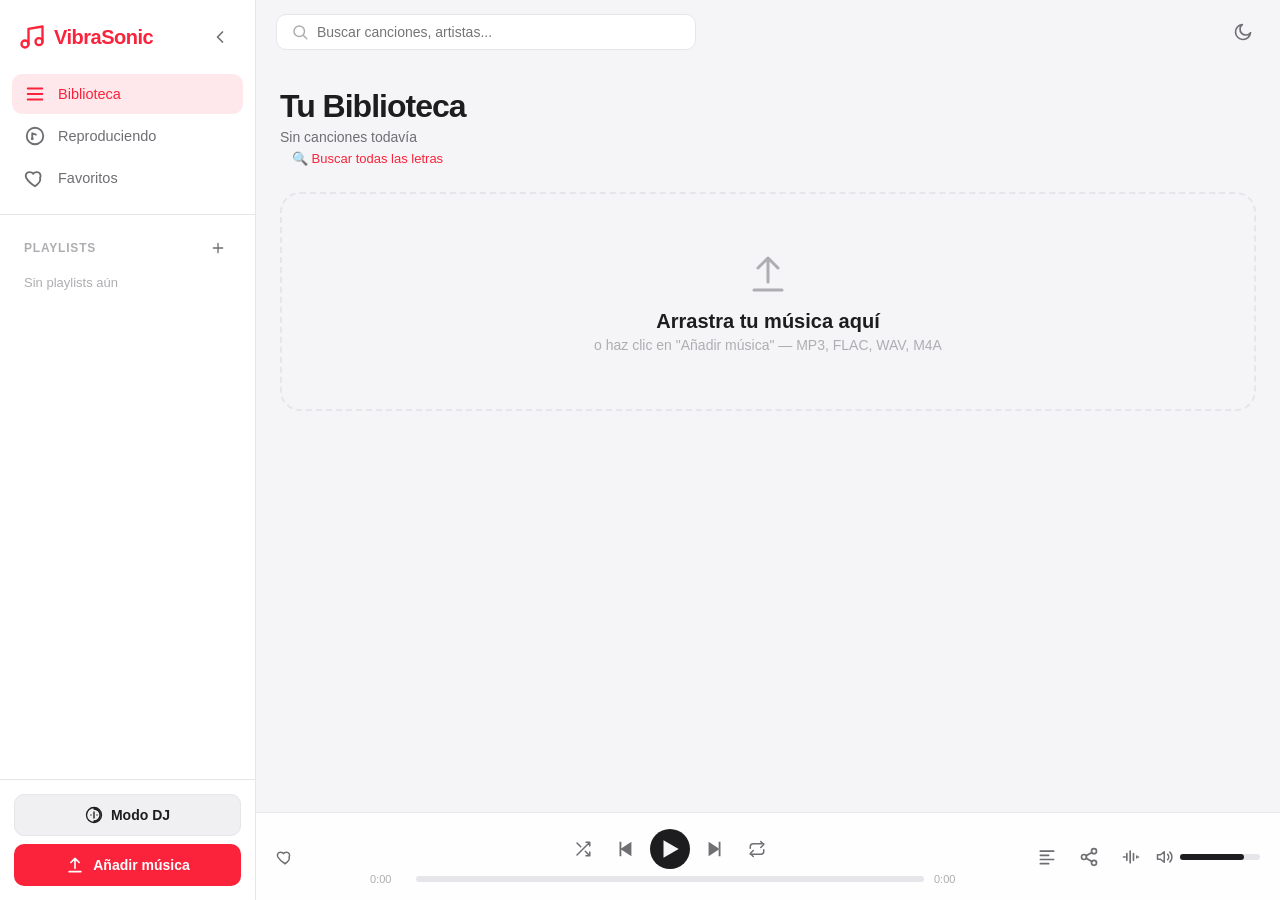
==== index.html.html @ 80fd4761 "Add files via upload" ====
<!DOCTYPE html>
<html lang="es">
<head>
    <meta charset="UTF-8">
    <meta name="viewport" content="width=device-width, initial-scale=1.0, maximum-scale=5.0">
    <meta name="theme-color" content="#fa233b">
    <title>VibraSonic</title>
    <style>
/* ===== Reset & Base ===== */
*, *::before, *::after {
    margin: 0;
    padding: 0;
    box-sizing: border-box;
}

:root {
    --bg: #f5f5f7;
    --surface: #ffffff;
    --surface-2: #fbfbfd;
    --surface-3: #f0f0f3;
    --text: #1d1d1f;
    --text-2: #6e6e73;
    --text-3: #aeaeb2;
    --border: #e5e5ea;
    --accent: #fa233b;
    --accent-2: #ff416c;
    --accent-light: rgba(250, 35, 59, 0.1);
    --shadow: 0 4px 24px rgba(0, 0, 0, 0.06);
    --shadow-lg: 0 12px 48px rgba(0, 0, 0, 0.12);
    --player-bg: rgba(255, 255, 255, 0.85);
    --topbar-bg: rgba(245, 245, 247, 0.8);
    --gradient-1: linear-gradient(135deg, #fa233b, #ff416c);
    --radius: 14px;
    --radius-sm: 10px;
    --radius-lg: 20px;
    --sidebar-w: 256px;
    --player-h: 88px;
    --transition: 0.25s cubic-bezier(0.4, 0, 0.2, 1);
    --font: -apple-system, BlinkMacSystemFont, "SF Pro Display", "Segoe UI", Roboto, Helvetica, Arial, sans-serif;
}

/* ===== Dark Mode ===== */
[data-theme="dark"] {
    --bg: #0a0a0c;
    --surface: #1c1c1e;
    --surface-2: #2c2c2e;
    --surface-3: #3a3a3c;
    --text: #f5f5f7;
    --text-2: #98989d;
    --text-3: #636366;
    --border: #38383a;
    --accent: #fa2350;
    --accent-2: #ff4d6d;
    --accent-light: rgba(250, 35, 80, 0.15);
    --shadow: 0 4px 24px rgba(0, 0, 0, 0.3);
    --shadow-lg: 0 12px 48px rgba(0, 0, 0, 0.5);
    --player-bg: rgba(28, 28, 30, 0.85);
    --topbar-bg: rgba(10, 10, 12, 0.8);
    --gradient-1: linear-gradient(135deg, #fa2350, #ff4d6d);
}

html, body {
    height: 100%;
    font-family: var(--font);
    background: var(--bg);
    color: var(--text);
    overflow: hidden;
    -webkit-font-smoothing: antialiased;
    -moz-osx-font-smoothing: grayscale;
    transition: background 0.4s ease, color 0.4s ease;
}

button {
    font-family: var(--font);
    cursor: pointer;
    border: none;
    background: none;
    color: inherit;
}

input, textarea {
    font-family: var(--font);
    outline: none;
}

::-webkit-scrollbar { width: 8px; }
::-webkit-scrollbar-track { background: transparent; }
::-webkit-scrollbar-thumb { background: var(--text-3); border-radius: 4px; }
::-webkit-scrollbar-thumb:hover { background: var(--text-2); }

/* ===== App Layout ===== */
#app {
    display: flex;
    height: 100vh;
    height: 100dvh;
    width: 100vw;
}

/* ===== Sidebar ===== */
.sidebar {
    width: var(--sidebar-w);
    background: var(--surface);
    border-right: 1px solid var(--border);
    display: flex;
    flex-direction: column;
    flex-shrink: 0;
    z-index: 100;
    transition: margin-left var(--transition), background 0.4s ease;
}
.sidebar.collapsed { margin-left: calc(-1 * var(--sidebar-w)); }

.sidebar-header {
    display: flex;
    align-items: center;
    justify-content: space-between;
    padding: 20px 18px 12px;
}

.logo {
    display: flex;
    align-items: center;
    gap: 8px;
    color: var(--accent);
    font-size: 20px;
    font-weight: 700;
    letter-spacing: -0.5px;
}

.icon-btn {
    display: flex;
    align-items: center;
    justify-content: center;
    width: 34px;
    height: 34px;
    border-radius: 50%;
    color: var(--text-2);
    transition: all var(--transition);
    flex-shrink: 0;
}
.icon-btn:hover { background: var(--surface-3); color: var(--text); }
.icon-btn.active { color: var(--accent); background: var(--accent-light); }

.icon-btn-sm {
    display: flex;
    align-items: center;
    justify-content: center;
    width: 26px;
    height: 26px;
    border-radius: 50%;
    color: var(--text-2);
    transition: all var(--transition);
}
.icon-btn-sm:hover { background: var(--surface-3); color: var(--accent); }

.sidebar-nav { padding: 8px 12px; display: flex; flex-direction: column; gap: 2px; }

.nav-item {
    display: flex;
    align-items: center;
    gap: 12px;
    width: 100%;
    padding: 9px 12px;
    border-radius: var(--radius-sm);
    color: var(--text-2);
    font-size: 14.5px;
    font-weight: 500;
    transition: all var(--transition);
    position: relative;
}
.nav-item:hover { background: var(--surface-3); color: var(--text); }
.nav-item.active { background: var(--accent-light); color: var(--accent); }
.nav-item .badge {
    margin-left: auto;
    background: var(--accent);
    color: #fff;
    font-size: 11px;
    font-weight: 700;
    min-width: 20px;
    height: 20px;
    border-radius: 10px;
    display: flex;
    align-items: center;
    justify-content: center;
    padding: 0 6px;
}
.nav-item .badge:empty { display: none; }

.sidebar-section {
    padding: 8px 12px;
    margin-top: 8px;
    flex: 1;
    overflow-y: auto;
    border-top: 1px solid var(--border);
}

.section-label {
    display: flex;
    align-items: center;
    justify-content: space-between;
    padding: 12px 12px 6px;
    font-size: 12px;
    font-weight: 700;
    text-transform: uppercase;
    letter-spacing: 0.8px;
    color: var(--text-3);
}

.playlist-list { display: flex; flex-direction: column; gap: 2px; }

.playlist-item {
    display: flex;
    align-items: center;
    gap: 10px;
    width: 100%;
    padding: 8px 12px;
    border-radius: var(--radius-sm);
    color: var(--text-2);
    font-size: 14px;
    transition: all var(--transition);
    text-align: left;
}
.playlist-item:hover { background: var(--surface-3); color: var(--text); }
.playlist-item.active { background: var(--accent-light); color: var(--accent); }
.playlist-item .pl-name { flex: 1; white-space: nowrap; overflow: hidden; text-overflow: ellipsis; }
.playlist-item .pl-count { font-size: 12px; color: var(--text-3); }

.empty-hint { padding: 8px 12px; font-size: 13px; color: var(--text-3); }

.sidebar-footer { padding: 14px; border-top: 1px solid var(--border); display: flex; flex-direction: column; gap: 8px; }

.upload-btn {
    display: flex;
    align-items: center;
    justify-content: center;
    gap: 8px;
    width: 100%;
    padding: 11px;
    border-radius: var(--radius-sm);
    background: var(--accent);
    color: #fff;
    font-size: 14px;
    font-weight: 600;
    transition: all var(--transition);
}
.upload-btn:hover { background: #e01e33; transform: translateY(-1px); box-shadow: 0 4px 16px rgba(250, 35, 59, 0.3); }

.dj-btn {
    display: flex;
    align-items: center;
    justify-content: center;
    gap: 8px;
    width: 100%;
    padding: 11px;
    border-radius: var(--radius-sm);
    background: var(--surface-3);
    color: var(--text);
    font-size: 14px;
    font-weight: 600;
    transition: all var(--transition);
    border: 1px solid var(--border);
}
.dj-btn:hover { background: var(--accent-light); color: var(--accent); }
.dj-btn.active {
    background: var(--accent);
    color: #fff;
    border-color: var(--accent);
    animation: djPulse 2s ease-in-out infinite;
}
@keyframes djPulse {
    0%, 100% { box-shadow: 0 0 0 0 rgba(250, 35, 59, 0.3); }
    50% { box-shadow: 0 0 0 6px rgba(250, 35, 59, 0); }
}

/* ===== Main ===== */
.main {
    flex: 1;
    display: flex;
    flex-direction: column;
    overflow: hidden;
    position: relative;
    min-width: 0;
}

.topbar {
    display: flex;
    align-items: center;
    gap: 10px;
    padding: 14px 20px;
    position: sticky;
    top: 0;
    z-index: 10;
    background: var(--topbar-bg);
    backdrop-filter: blur(20px);
    -webkit-backdrop-filter: blur(20px);
}

.menu-open { display: none; }

.topbar-actions {
    display: flex;
    align-items: center;
    gap: 4px;
    margin-left: auto;
}

.search-box {
    display: flex;
    align-items: center;
    gap: 8px;
    flex: 1;
    max-width: 420px;
    background: var(--surface);
    border: 1px solid var(--border);
    border-radius: 10px;
    padding: 8px 14px;
    color: var(--text-3);
    transition: all var(--transition);
}
.search-box:focus-within { border-color: var(--accent); box-shadow: 0 0 0 3px var(--accent-light); }
.search-box input { flex: 1; border: none; background: none; font-size: 14px; color: var(--text); min-width: 0; }

/* ===== Views ===== */
.view-container {
    flex: 1;
    overflow-y: auto;
    padding-bottom: calc(var(--player-h) + 16px);
    position: relative;
}

.view { display: none; padding: 8px 24px 24px; animation: fadeIn 0.3s ease; }
.view.active { display: block; }

@keyframes fadeIn {
    from { opacity: 0; transform: translateY(8px); }
    to { opacity: 1; transform: translateY(0); }
}

.view-header { padding: 16px 0 20px; }
.view-header-actions { display: flex; align-items: center; gap: 16px; padding: 0 0 16px; flex-wrap: wrap; }
.gradient-header { padding: 24px 0; }

.view-title { font-size: 32px; font-weight: 800; letter-spacing: -1px; margin-bottom: 4px; }
.view-subtitle { font-size: 14px; color: var(--text-2); }

.big-icon {
    width: 80px;
    height: 80px;
    border-radius: var(--radius);
    display: flex;
    align-items: center;
    justify-content: center;
    margin-bottom: 16px;
}
.gradient-header .big-icon { background: var(--gradient-1); color: #fff; box-shadow: 0 8px 32px rgba(250, 35, 59, 0.25); }
.playlist-icon { background: linear-gradient(135deg, #6366f1, #a855f7) !important; box-shadow: 0 8px 32px rgba(99, 102, 241, 0.25) !important; }
.dj-big-icon { background: linear-gradient(135deg, #f59e0b, #ec4899) !important; box-shadow: 0 8px 32px rgba(245, 158, 11, 0.25) !important; }

.playlist-label { font-size: 12px; text-transform: uppercase; letter-spacing: 1px; color: var(--text-3); font-weight: 600; }

/* ===== Upload Zone ===== */
.upload-zone {
    display: flex;
    flex-direction: column;
    align-items: center;
    justify-content: center;
    text-align: center;
    padding: 56px 24px;
    border: 2px dashed var(--border);
    border-radius: var(--radius-lg);
    margin-bottom: 24px;
    color: var(--text-3);
    transition: all var(--transition);
    cursor: pointer;
}
.upload-zone:hover, .upload-zone.dragover { border-color: var(--accent); background: var(--accent-light); color: var(--accent); }
.upload-zone h3 { font-size: 20px; font-weight: 700; margin: 12px 0 4px; color: var(--text); }
.upload-zone p { font-size: 14px; }
.upload-zone.hidden { display: none; }

/* ===== Song List ===== */
.song-list { display: flex; flex-direction: column; }

.song-row {
    display: flex;
    align-items: center;
    gap: 14px;
    padding: 8px 12px;
    border-radius: var(--radius-sm);
    transition: background var(--transition);
    position: relative;
}
.song-row:hover { background: var(--surface); }
.song-row.playing { background: var(--accent-light); }
.song-row.playing .song-title { color: var(--accent); }

.song-index { width: 24px; text-align: center; font-size: 14px; color: var(--text-3); flex-shrink: 0; }
.song-row:hover .song-index .num { display: none; }
.song-row:hover .song-index .play-hover { display: flex; }
.song-index .play-hover { display: none; align-items: center; justify-content: center; color: var(--text); }
.song-row.playing .song-index .num { display: inline; }
.song-row.playing .song-index .play-hover { display: flex; }
.song-row.playing .song-index .equalizer { display: none; }
body.audio-playing .song-row.playing .song-index .num { display: none; }
body.audio-playing .song-row.playing .song-index .play-hover { display: none; }
body.audio-playing .song-row.playing .song-index .equalizer { display: flex; }
.song-index .equalizer { display: none; align-items: flex-end; justify-content: center; gap: 2px; height: 16px; }
.song-index .equalizer span { width: 3px; background: var(--accent); border-radius: 2px; animation: eq 0.8s ease-in-out infinite; }
.song-index .equalizer span:nth-child(1) { height: 60%; animation-delay: 0s; }
.song-index .equalizer span:nth-child(2) { height: 100%; animation-delay: 0.15s; }
.song-index .equalizer span:nth-child(3) { height: 40%; animation-delay: 0.3s; }
@keyframes eq { 0%, 100% { transform: scaleY(0.4); } 50% { transform: scaleY(1); } }

.song-art {
    width: 44px; height: 44px; border-radius: 8px;
    background: linear-gradient(135deg, var(--surface-3), var(--border));
    flex-shrink: 0; overflow: hidden;
    display: flex; align-items: center; justify-content: center;
    color: var(--text-3);
}
.song-art img { width: 100%; height: 100%; object-fit: cover; }

.song-info { flex: 1; min-width: 0; }
.song-title { font-size: 15px; font-weight: 500; color: var(--text); white-space: nowrap; overflow: hidden; text-overflow: ellipsis; }
.song-artist { font-size: 13px; color: var(--text-2); white-space: nowrap; overflow: hidden; text-overflow: ellipsis; }

.song-meta { display: flex; align-items: center; gap: 8px; flex-shrink: 0; }
.bpm-badge {
    font-size: 11px; font-weight: 700; color: var(--text-2);
    background: var(--surface-3); padding: 2px 7px; border-radius: 6px;
    font-variant-numeric: tabular-nums;
}
.lrc-badge {
    font-size: 13px; width: 22px; height: 22px; border-radius: 6px;
    display: flex; align-items: center; justify-content: center; font-weight: 700;
}
.lrc-badge.found { color: var(--accent); background: var(--accent-light); }
.lrc-badge.notfound { color: var(--text-3); opacity: 0.5; }
.lrc-badge.searching {
    width: 16px; height: 16px; border: 2px solid var(--border);
    border-top-color: var(--accent); border-radius: 50%;
    animation: spin 0.8s linear infinite;
}
@keyframes spin { to { transform: rotate(360deg); } }
.song-duration { font-size: 13px; color: var(--text-3); flex-shrink: 0; }

.song-actions { display: flex; align-items: center; gap: 4px; opacity: 0; transition: opacity var(--transition); }
.song-row:hover .song-actions { opacity: 1; }
.song-fav { color: var(--text-3); transition: all var(--transition); }
.song-fav.favorited { color: var(--accent); }
.song-fav.favorited svg { fill: var(--accent); }
.song-more { color: var(--text-3); }

/* ===== Player Bar ===== */
.player-bar {
    position: absolute;
    bottom: 0; left: 0; right: 0;
    height: var(--player-h);
    background: var(--player-bg);
    backdrop-filter: blur(24px);
    -webkit-backdrop-filter: blur(24px);
    border-top: 1px solid var(--border);
    display: flex;
    align-items: center;
    padding: 0 20px;
    gap: 16px;
    z-index: 50;
}

.player-track { display: flex; align-items: center; gap: 12px; width: 280px; flex-shrink: 0; min-width: 0; }
.player-art {
    width: 56px; height: 56px; border-radius: 8px; overflow: hidden;
    background: linear-gradient(135deg, var(--surface-3), var(--border));
    display: flex; align-items: center; justify-content: center;
    color: var(--text-3); flex-shrink: 0;
}
.player-art img { width: 100%; height: 100%; object-fit: cover; }
.mini-placeholder svg { opacity: 0.5; }

.player-track-info { display: flex; flex-direction: column; min-width: 0; flex: 1; }
.player-title { font-size: 14px; font-weight: 600; white-space: nowrap; overflow: hidden; text-overflow: ellipsis; }
.player-artist { font-size: 12px; color: var(--text-2); white-space: nowrap; overflow: hidden; text-overflow: ellipsis; }

.fav-toggle { width: 30px; height: 30px; flex-shrink: 0; }
.fav-toggle.favorited { color: var(--accent); }
.fav-toggle.favorited svg { fill: var(--accent); }

.player-center { flex: 1; display: flex; flex-direction: column; align-items: center; gap: 4px; max-width: 600px; margin: 0 auto; }
.player-controls { display: flex; align-items: center; gap: 8px; }

.play-btn {
    width: 40px; height: 40px; border-radius: 50%;
    background: var(--text); color: var(--bg);
    display: flex; align-items: center; justify-content: center;
    transition: all var(--transition);
}
.play-btn:hover { transform: scale(1.08); }
.play-btn:active { transform: scale(0.95); }

.progress-row { display: flex; align-items: center; gap: 10px; width: 100%; }
.time { font-size: 11px; color: var(--text-3); min-width: 36px; font-variant-numeric: tabular-nums; }
.progress-bar { flex: 1; height: 6px; background: var(--border); border-radius: 3px; cursor: pointer; position: relative; }
.progress-fill { height: 100%; background: var(--text); border-radius: 3px; width: 0%; transition: width 0.1s linear; }
.progress-bar:hover .progress-fill { background: var(--accent); }
.progress-handle {
    position: absolute; top: 50%; left: 0%;
    width: 12px; height: 12px; background: var(--surface);
    border: 2px solid var(--text); border-radius: 50%;
    transform: translate(-50%, -50%); opacity: 0; transition: opacity var(--transition);
}
.progress-bar:hover .progress-handle { opacity: 1; }

.player-right { display: flex; align-items: center; gap: 8px; width: 220px; flex-shrink: 0; justify-content: flex-end; }
.player-right .icon-btn.active { color: var(--accent); }

.volume-row { display: flex; align-items: center; gap: 6px; color: var(--text-2); }
.volume-bar { width: 80px; height: 6px; background: var(--border); border-radius: 3px; cursor: pointer; position: relative; }
.volume-fill { height: 100%; background: var(--text); border-radius: 3px; width: 80%; }
.volume-bar:hover .volume-fill { background: var(--accent); }
.volume-handle {
    position: absolute; top: 50%; left: 80%;
    width: 10px; height: 10px; background: var(--surface);
    border: 2px solid var(--text); border-radius: 50%;
    transform: translate(-50%, -50%); opacity: 0; transition: opacity var(--transition);
}
.volume-bar:hover .volume-handle { opacity: 1; }

/* ===== Now Playing View ===== */
.nowplaying-grid { display: grid; grid-template-columns: 1fr 1fr; gap: 32px; padding-top: 16px; }
.np-art-wrap { display: flex; flex-direction: column; align-items: center; position: sticky; top: 16px; }
.np-art {
    width: 100%; max-width: 360px; aspect-ratio: 1;
    border-radius: var(--radius-lg); overflow: hidden;
    background: var(--gradient-1);
    box-shadow: var(--shadow-lg);
    display: flex; align-items: center; justify-content: center;
    color: rgba(255, 255, 255, 0.3); transition: transform 0.4s ease;
}
.np-art img { width: 100%; height: 100%; object-fit: cover; }
.np-art.playing-art { animation: floatArt 4s ease-in-out infinite; }
@keyframes floatArt { 0%, 100% { transform: translateY(0); } 50% { transform: translateY(-6px); } }

.np-info { text-align: center; margin-top: 20px; max-width: 360px; }
.np-title { font-size: 22px; font-weight: 700; letter-spacing: -0.5px; }
.np-artist { font-size: 15px; color: var(--text-2); margin-top: 4px; }
.np-meta { display: flex; gap: 8px; justify-content: center; margin-top: 8px; }

.np-actions { display: flex; gap: 12px; margin-top: 16px; justify-content: center; }
.round-btn {
    width: 42px; height: 42px; border-radius: 50%;
    background: var(--surface); border: 1px solid var(--border);
    color: var(--text-2);
    display: flex; align-items: center; justify-content: center;
    transition: all var(--transition);
}
.round-btn:hover { background: var(--surface-3); color: var(--text); transform: translateY(-2px); }
.round-btn.active { color: var(--accent); border-color: var(--accent); }
.round-btn.active svg { fill: var(--accent); }

/* ===== Lyrics ===== */
.np-lyrics-panel {
    height: calc(100vh - var(--player-h) - 120px);
    height: calc(100dvh - var(--player-h) - 120px);
    overflow: hidden; position: relative;
    -webkit-mask-image: linear-gradient(to bottom, transparent 0%, #000 15%, #000 85%, transparent 100%);
    mask-image: linear-gradient(to bottom, transparent 0%, #000 15%, #000 85%, transparent 100%);
}
.lyrics-scroll { padding: 50% 0; transition: transform 0.4s cubic-bezier(0.4, 0, 0.2, 1); display: flex; flex-direction: column; gap: 18px; }
.lyric-line { font-size: 24px; font-weight: 700; color: var(--text-3); text-align: left; line-height: 1.4; transition: all 0.4s ease; cursor: pointer; letter-spacing: -0.3px; }
.lyric-line:hover { color: var(--text-2); }
.lyric-line.active { color: var(--text); transform: scale(1.02); }
.lyrics-empty { text-align: center; color: var(--text-3); padding: 40% 20px; }
.lyrics-empty svg { margin-bottom: 12px; opacity: 0.4; }
.lyrics-empty p { font-size: 16px; margin-bottom: 16px; }
.lyrics-loading { text-align: center; color: var(--text-3); padding: 40% 20px; }
.lyrics-loading .spinner { width: 32px; height: 32px; border: 3px solid var(--border); border-top-color: var(--accent); border-radius: 50%; animation: spin 0.8s linear infinite; margin: 0 auto 16px; }
@keyframes spin { to { transform: rotate(360deg); } }

.text-btn { color: var(--accent); font-size: 14px; font-weight: 500; padding: 6px 12px; border-radius: 8px; transition: background var(--transition); }
.text-btn:hover { background: var(--accent-light); }
.text-btn.danger { color: #ff3b30; }
.text-btn.danger:hover { background: rgba(255, 59, 48, 0.1); }

.primary-btn { background: var(--accent); color: #fff; padding: 10px 24px; border-radius: var(--radius-sm); font-size: 14px; font-weight: 600; transition: all var(--transition); }
.primary-btn:hover { background: #e01e33; }
.primary-btn.full { width: 100%; margin-top: 12px; }

.play-all-btn {
    display: flex; align-items: center; gap: 8px;
    background: var(--accent); color: #fff;
    padding: 12px 28px; border-radius: 30px;
    font-size: 15px; font-weight: 600; transition: all var(--transition);
}
.play-all-btn:hover { transform: scale(1.04); box-shadow: 0 6px 20px rgba(250, 35, 59, 0.3); }

/* ===== DJ Panel ===== */
.dj-panel {
    background: var(--surface);
    border-radius: var(--radius-lg);
    padding: 24px;
    margin-bottom: 24px;
    border: 1px solid var(--border);
}
.dj-panel-header { display: flex; align-items: center; gap: 12px; margin-bottom: 16px; }
.dj-panel-title { font-size: 18px; font-weight: 700; }
.dj-panel-desc { font-size: 14px; color: var(--text-2); margin-bottom: 16px; line-height: 1.5; }
.dj-stats { display: flex; gap: 12px; flex-wrap: wrap; margin-bottom: 16px; }
.dj-stat {
    background: var(--surface-3);
    padding: 8px 14px; border-radius: var(--radius-sm);
    font-size: 13px; color: var(--text-2);
}
.dj-stat strong { color: var(--text); font-weight: 700; }

/* ===== Visualizer ===== */
.visualizer-overlay { position: fixed; inset: 0; background: rgba(0, 0, 0, 0.92); backdrop-filter: blur(10px); z-index: 200; display: none; flex-direction: column; }
.visualizer-overlay.show { display: flex; }
#visualizerCanvas { flex: 1; width: 100%; height: 100%; }
.viz-info { position: absolute; bottom: 40px; left: 50%; transform: translateX(-50%); text-align: center; }
.viz-mode-label { color: rgba(255, 255, 255, 0.5); font-size: 13px; text-transform: uppercase; letter-spacing: 2px; }
.viz-modes { display: flex; gap: 8px; margin-top: 12px; }
.viz-mode { color: rgba(255, 255, 255, 0.6); padding: 8px 20px; border-radius: 20px; font-size: 13px; font-weight: 500; border: 1px solid rgba(255, 255, 255, 0.15); transition: all var(--transition); }
.viz-mode:hover { color: #fff; border-color: rgba(255, 255, 255, 0.4); }
.viz-mode.active { background: var(--accent); color: #fff; border-color: var(--accent); }
.viz-close { position: absolute; top: 24px; right: 24px; color: rgba(255, 255, 255, 0.7); width: 44px; height: 44px; border-radius: 50%; display: flex; align-items: center; justify-content: center; transition: all var(--transition); }
.viz-close:hover { background: rgba(255, 255, 255, 0.1); color: #fff; }

/* ===== Modal ===== */
.modal-overlay { position: fixed; inset: 0; background: rgba(0, 0, 0, 0.4); backdrop-filter: blur(4px); z-index: 300; display: none; align-items: center; justify-content: center; padding: 20px; }
.modal-overlay.show { display: flex; }
.modal { background: var(--surface); border-radius: var(--radius-lg); width: 100%; max-width: 560px; max-height: 85vh; display: flex; flex-direction: column; box-shadow: var(--shadow-lg); animation: modalIn 0.25s ease; }
.modal-sm { max-width: 420px; }
@keyframes modalIn { from { opacity: 0; transform: scale(0.96) translateY(10px); } to { opacity: 1; transform: scale(1) translateY(0); } }
.modal-header { display: flex; align-items: center; justify-content: space-between; padding: 20px 24px; border-bottom: 1px solid var(--border); }
.modal-header h3 { font-size: 18px; font-weight: 700; }
.modal-body { padding: 20px 24px; overflow-y: auto; flex: 1; }
.modal-hint { font-size: 13px; color: var(--text-2); line-height: 1.5; margin-bottom: 12px; }
.modal-hint code { background: var(--surface-3); padding: 2px 6px; border-radius: 4px; font-size: 12px; }
.lyrics-file-row { margin-bottom: 12px; }
.modal-body textarea { width: 100%; min-height: 260px; border: 1px solid var(--border); border-radius: var(--radius-sm); padding: 14px; font-size: 14px; line-height: 1.6; resize: vertical; transition: border var(--transition); background: var(--bg); color: var(--text); }
.modal-body textarea:focus { border-color: var(--accent); }
.modal-input { width: 100%; border: 1px solid var(--border); border-radius: var(--radius-sm); padding: 12px 14px; font-size: 14px; transition: border var(--transition); background: var(--bg); color: var(--text); }
.modal-input:focus { border-color: var(--accent); }
.modal-footer { display: flex; align-items: center; justify-content: flex-end; gap: 8px; padding: 16px 24px; border-top: 1px solid var(--border); }
.divider { text-align: center; margin: 16px 0; position: relative; color: var(--text-3); font-size: 12px; }
.divider::before { content: ''; position: absolute; top: 50%; left: 0; right: 0; height: 1px; background: var(--border); }
.divider span { background: var(--surface); padding: 0 12px; position: relative; }
.playlist-pick-list { display: flex; flex-direction: column; gap: 4px; max-height: 200px; overflow-y: auto; }
.playlist-pick { display: flex; align-items: center; gap: 10px; padding: 10px 14px; border-radius: var(--radius-sm); background: var(--surface-3); font-size: 14px; transition: all var(--transition); width: 100%; text-align: left; color: var(--text); }
.playlist-pick:hover { background: var(--accent-light); color: var(--accent); }

/* ===== Context Menu ===== */
.context-menu { position: fixed; background: var(--surface); border-radius: var(--radius-sm); box-shadow: var(--shadow-lg); padding: 6px; z-index: 400; min-width: 200px; display: none; }
.context-menu.show { display: block; animation: modalIn 0.15s ease; }
.context-menu button { display: flex; align-items: center; gap: 10px; width: 100%; padding: 9px 14px; border-radius: 8px; font-size: 14px; color: var(--text); transition: background var(--transition); text-align: left; }
.context-menu button:hover { background: var(--surface-3); }
.context-menu button.danger { color: #ff3b30; }
.context-menu button svg { flex-shrink: 0; }

/* ===== Toast ===== */
.toast {
    position: fixed; bottom: calc(var(--player-h) + 20px); left: 50%;
    transform: translateX(-50%) translateY(100px);
    background: var(--text); color: var(--bg);
    padding: 12px 24px; border-radius: 30px;
    font-size: 14px; font-weight: 500; z-index: 500;
    opacity: 0; transition: all 0.35s cubic-bezier(0.4, 0, 0.2, 1);
    box-shadow: var(--shadow-lg); max-width: 90vw; text-align: center;
}
.toast.show { transform: translateX(-50%) translateY(0); opacity: 1; }

/* ===== Theme Toggle ===== */
.theme-toggle {
    width: 34px; height: 34px; border-radius: 50%;
    display: flex; align-items: center; justify-content: center;
    color: var(--text-2); transition: all var(--transition);
}
.theme-toggle:hover { background: var(--surface-3); color: var(--text); }
.theme-toggle .sun { display: none; }
.theme-toggle .moon { display: block; }
[data-theme="dark"] .theme-toggle .sun { display: block; }
[data-theme="dark"] .theme-toggle .moon { display: none; }

/* ===== Share Toast ===== */
.share-card {
    position: fixed; bottom: calc(var(--player-h) + 20px); left: 50%;
    transform: translateX(-50%) translateY(100px);
    background: var(--surface); border: 1px solid var(--border);
    padding: 16px 20px; border-radius: var(--radius);
    box-shadow: var(--shadow-lg); z-index: 500;
    opacity: 0; transition: all 0.35s cubic-bezier(0.4, 0, 0.2, 1);
    display: flex; align-items: center; gap: 14px; max-width: 90vw;
}
.share-card.show { transform: translateX(-50%) translateY(0); opacity: 1; }
.share-card .share-icon { color: var(--accent); flex-shrink: 0; }
.share-card .share-text { font-size: 14px; color: var(--text); }
.share-card .share-text strong { color: var(--accent); }

/* ===== Crossfade indicator ===== */
.crossfade-indicator {
    position: absolute; bottom: var(--player-h); left: 0; right: 0;
    height: 3px; background: var(--border); z-index: 49;
    display: none;
}
.crossfade-indicator.active { display: block; }
.crossfade-indicator .cf-fill { height: 100%; background: var(--gradient-1); width: 0%; transition: width 0.3s linear; }

/* ===== Responsive ===== */
@media (max-width: 1024px) {
    .nowplaying-grid { grid-template-columns: 1fr 1fr; gap: 24px; }
}

@media (max-width: 768px) {
    :root { --sidebar-w: 240px; --player-h: 76px; }
    .nowplaying-grid { grid-template-columns: 1fr; }
    .np-lyrics-panel { height: 350px; }
    .player-track { width: 180px; }
    .player-right { width: auto; }
    .volume-row { display: none; }
    .view { padding: 8px 16px 24px; }
    .view-title { font-size: 26px; }
    .lyric-line { font-size: 20px; }
    .song-meta .bpm-badge { display: none; }
}

@media (max-width: 640px) {
    :root { --player-h: 68px; }
    .sidebar {
        position: fixed; top: 0; bottom: 0; left: 0;
        box-shadow: var(--shadow-lg);
    }
    .menu-open { display: flex; }
    .sidebar-toggle { display: none; }
    .sidebar:not(.collapsed) ~ .main::before {
        content: ''; position: fixed; inset: 0;
        background: rgba(0,0,0,0.4); z-index: 99;
    }
    .player-track { width: auto; flex: 1; min-width: 0; }
    .player-track-info { max-width: 120px; }
    .player-right .icon-btn:not(#vizBtn):not(#shareBtn) { display: none; }
    .player-center { max-width: 100%; }
    .progress-row .time { display: none; }
    .progress-row .progress-bar { flex: 1; }
    .view-title { font-size: 22px; }
    .lyric-line { font-size: 18px; }
    .np-art { max-width: 240px; }
    .np-title { font-size: 18px; }
    .topbar { padding: 10px 12px; }
    .search-box { padding: 6px 10px; }
    .player-bar { padding: 0 10px; gap: 8px; }
    .play-btn { width: 36px; height: 36px; }
    .player-controls { gap: 4px; }
    .player-controls .icon-btn { width: 30px; height: 30px; }
}

@media (max-width: 380px) {
    .player-track-info { max-width: 80px; }
    .player-title { font-size: 12px; }
    .player-artist { font-size: 10px; }
    .player-art { width: 44px; height: 44px; }
}

</style>
</head>
<body>
    <div id="app">
        <!-- Sidebar -->
        <aside class="sidebar" id="sidebar">
            <div class="sidebar-header">
                <div class="logo">
                    <svg viewBox="0 0 24 24" width="28" height="28" fill="none">
                        <path d="M9 18V5l12-2v13" stroke="currentColor" stroke-width="2" stroke-linecap="round" stroke-linejoin="round"/>
                        <circle cx="6" cy="18" r="3" stroke="currentColor" stroke-width="2"/>
                        <circle cx="18" cy="16" r="3" stroke="currentColor" stroke-width="2"/>
                    </svg>
                    <span>VibraSonic</span>
                </div>
                <button class="icon-btn sidebar-toggle" id="sidebarToggle" title="Cerrar menú">
                    <svg viewBox="0 0 24 24" width="20" height="20" fill="none"><path d="M15 18l-6-6 6-6" stroke="currentColor" stroke-width="2" stroke-linecap="round" stroke-linejoin="round"/></svg>
                </button>
            </div>

            <nav class="sidebar-nav">
                <button class="nav-item active" data-view="library">
                    <svg viewBox="0 0 24 24" width="22" height="22" fill="none"><path d="M4 6h16M4 12h16M4 18h16" stroke="currentColor" stroke-width="2" stroke-linecap="round"/></svg>
                    <span>Biblioteca</span>
                </button>
                <button class="nav-item" data-view="nowplaying">
                    <svg viewBox="0 0 24 24" width="22" height="22" fill="none"><circle cx="12" cy="12" r="9" stroke="currentColor" stroke-width="2"/><path d="M9 15V9l4 1.5" stroke="currentColor" stroke-width="2" stroke-linecap="round" stroke-linejoin="round"/><circle cx="9" cy="15" r="1.5" fill="currentColor"/></svg>
                    <span>Reproduciendo</span>
                </button>
                <button class="nav-item" data-view="favorites">
                    <svg viewBox="0 0 24 24" width="22" height="22" fill="none"><path d="M12 21s-7-4.5-9.5-9C1 9 2.5 5.5 6 5.5c2 0 3.5 1 4 2 .5-1 2-2 4-2 3.5 0 5 3.5 3.5 6.5C19 16.5 12 21 12 21z" stroke="currentColor" stroke-width="2" stroke-linejoin="round"/></svg>
                    <span>Favoritos</span>
                    <span class="badge" id="favBadge"></span>
                </button>
            </nav>

            <div class="sidebar-section">
                <div class="section-label">
                    <span>Playlists</span>
                    <button class="icon-btn-sm" id="newPlaylistBtn" title="Nueva playlist">
                        <svg viewBox="0 0 24 24" width="16" height="16" fill="none"><path d="M12 5v14M5 12h14" stroke="currentColor" stroke-width="2" stroke-linecap="round"/></svg>
                    </button>
                </div>
                <div class="playlist-list" id="playlistList">
                    <p class="empty-hint">Sin playlists aún</p>
                </div>
            </div>

            <div class="sidebar-footer">
                <button class="dj-btn" id="djBtn">
                    <svg viewBox="0 0 24 24" width="18" height="18" fill="none"><path d="M12 2a10 10 0 100 20 10 10 0 000-20zm0 2a8 8 0 010 16M8 12h.01M12 8v8M16 12h.01" stroke="currentColor" stroke-width="1.8" stroke-linecap="round"/></svg>
                    <span>Modo DJ</span>
                </button>
                <button class="upload-btn" id="uploadBtn">
                    <svg viewBox="0 0 24 24" width="20" height="20" fill="none"><path d="M12 16V4M7 9l5-5 5 5M5 20h14" stroke="currentColor" stroke-width="2" stroke-linecap="round" stroke-linejoin="round"/></svg>
                    <span>Añadir música</span>
                </button>
                <input type="file" id="fileInput" accept="audio/*,.lrc" multiple hidden>
            </div>
        </aside>

        <!-- Main Content -->
        <main class="main" id="main">
            <header class="topbar">
                <button class="icon-btn menu-open" id="menuOpen" title="Abrir menú">
                    <svg viewBox="0 0 24 24" width="22" height="22" fill="none"><path d="M4 6h16M4 12h16M4 18h16" stroke="currentColor" stroke-width="2" stroke-linecap="round"/></svg>
                </button>
                <div class="search-box">
                    <svg viewBox="0 0 24 24" width="18" height="18" fill="none"><circle cx="11" cy="11" r="7" stroke="currentColor" stroke-width="2"/><path d="M21 21l-4-4" stroke="currentColor" stroke-width="2" stroke-linecap="round"/></svg>
                    <input type="text" id="searchInput" placeholder="Buscar canciones, artistas...">
                </div>
                <div class="topbar-actions">
                    <button class="theme-toggle" id="themeToggle" title="Cambiar tema">
                        <svg class="moon" viewBox="0 0 24 24" width="20" height="20" fill="none"><path d="M21 12.8A9 9 0 1111.2 3a7 7 0 109.8 9.8z" stroke="currentColor" stroke-width="2" stroke-linejoin="round"/></svg>
                        <svg class="sun" viewBox="0 0 24 24" width="20" height="20" fill="none"><circle cx="12" cy="12" r="4" stroke="currentColor" stroke-width="2"/><path d="M12 2v2M12 20v2M4.93 4.93l1.41 1.41M17.66 17.66l1.41 1.41M2 12h2M20 12h2M6.34 17.66l-1.41 1.41M19.07 4.93l-1.41 1.41" stroke="currentColor" stroke-width="2" stroke-linecap="round"/></svg>
                    </button>
                </div>
            </header>

            <!-- Views -->
            <div class="view-container">
                <!-- Library View -->
                <section class="view active" id="view-library">
                    <div class="view-header">
                        <div>
                            <h1 class="view-title">Tu Biblioteca</h1>
                            <p class="view-subtitle" id="libraryCount">Sin canciones todavía</p>
                        </div>
                        <button class="text-btn" id="searchAllLyricsBtn" style="font-size:13px;white-space:nowrap;">🔍 Buscar todas las letras</button>
                    </div>
                    <div class="upload-zone" id="uploadZone">
                        <svg viewBox="0 0 24 24" width="48" height="48" fill="none"><path d="M12 16V4M7 9l5-5 5 5M5 20h14" stroke="currentColor" stroke-width="1.5" stroke-linecap="round" stroke-linejoin="round"/></svg>
                        <h3>Arrastra tu música aquí</h3>
                        <p>o haz clic en "Añadir música" — MP3, FLAC, WAV, M4A</p>
                    </div>

                    <!-- DJ Panel (hidden until analyzed) -->
                    <div class="dj-panel" id="djPanel" style="display:none;">
                        <div class="dj-panel-header">
                            <div class="big-icon dj-big-icon" style="width:48px;height:48px;margin:0;">
                                <svg viewBox="0 0 24 24" width="28" height="28" fill="none"><path d="M12 2a10 10 0 100 20 10 10 0 000-20zm0 2a8 8 0 010 16M8 12h.01M12 8v8M16 12h.01" stroke="currentColor" stroke-width="1.8" stroke-linecap="round"/></svg>
                            </div>
                            <div>
                                <div class="dj-panel-title">Sesión DJ</div>
                            </div>
                        </div>
                        <p class="dj-panel-desc" id="djDesc">El DJ analizó tu música y creó una sesión con transiciones suaves (crossfade) ordenada por energía y tempo.</p>
                        <div class="dj-stats" id="djStats"></div>
                        <button class="play-all-btn" id="djPlayBtn">
                            <svg viewBox="0 0 24 24" width="20" height="20" fill="currentColor"><path d="M6 4l14 8-14 8V4z"/></svg>
                            Iniciar sesión DJ
                        </button>
                    </div>

                    <div class="song-list" id="songList"></div>
                </section>

                <!-- Favorites View -->
                <section class="view" id="view-favorites">
                    <div class="view-header gradient-header">
                        <div>
                            <div class="big-icon"><svg viewBox="0 0 24 24" width="56" height="56" fill="none"><path d="M12 21s-7-4.5-9.5-9C1 9 2.5 5.5 6 5.5c2 0 3.5 1 4 2 .5-1 2-2 4-2 3.5 0 5 3.5 3.5 6.5C19 16.5 12 21 12 21z" fill="currentColor"/></svg></div>
                            <h1 class="view-title">Favoritos</h1>
                            <p class="view-subtitle" id="favCount"></p>
                        </div>
                    </div>
                    <div class="song-list" id="favSongList"></div>
                </section>

                <!-- Now Playing View -->
                <section class="view" id="view-nowplaying">
                    <div class="nowplaying-grid">
                        <div class="np-art-wrap">
                            <div class="np-art" id="npArt">
                                <div class="np-art-placeholder">
                                    <svg viewBox="0 0 24 24" width="64" height="64" fill="none"><circle cx="12" cy="12" r="9" stroke="currentColor" stroke-width="1.5"/><path d="M9 15V9l4 1.5" stroke="currentColor" stroke-width="1.5" stroke-linecap="round" stroke-linejoin="round"/></svg>
                                </div>
                            </div>
                            <div class="np-info">
                                <h2 class="np-title" id="npTitle">No hay canción</h2>
                                <p class="np-artist" id="npArtist">Selecciona una canción</p>
                                <div class="np-meta" id="npMeta"></div>
                            </div>
                            <div class="np-actions">
                                <button class="round-btn" id="npFavorite" title="Favorito">
                                    <svg viewBox="0 0 24 24" width="22" height="22" fill="none"><path d="M12 21s-7-4.5-9.5-9C1 9 2.5 5.5 6 5.5c2 0 3.5 1 4 2 .5-1 2-2 4-2 3.5 0 5 3.5 3.5 6.5C19 16.5 12 21 12 21z" stroke="currentColor" stroke-width="2" stroke-linejoin="round"/></svg>
                                </button>
                                <button class="round-btn" id="npLyricsSearch" title="Buscar letra">
                                    <svg viewBox="0 0 24 24" width="22" height="22" fill="none"><path d="M4 5h16M4 10h10M4 15h16M4 20h10" stroke="currentColor" stroke-width="2" stroke-linecap="round"/></svg>
                                </button>
                                <button class="round-btn" id="npLyricsToggle" title="Editar letra">
                                    <svg viewBox="0 0 24 24" width="22" height="22" fill="none"><path d="M11 4H4a2 2 0 00-2 2v14a2 2 0 002 2h14a2 2 0 002-2v-7M18.5 2.5a2.12 2.12 0 013 3L12 15l-4 1 1-4 9.5-9.5z" stroke="currentColor" stroke-width="2" stroke-linecap="round" stroke-linejoin="round"/></svg>
                                </button>
                                <button class="round-btn" id="npShare" title="Compartir">
                                    <svg viewBox="0 0 24 24" width="22" height="22" fill="none"><circle cx="18" cy="5" r="3" stroke="currentColor" stroke-width="2"/><circle cx="6" cy="12" r="3" stroke="currentColor" stroke-width="2"/><circle cx="18" cy="19" r="3" stroke="currentColor" stroke-width="2"/><path d="M8.59 13.51l6.83 3.98M15.41 6.51l-6.82 3.98" stroke="currentColor" stroke-width="2" stroke-linecap="round"/></svg>
                                </button>
                            </div>
                        </div>
                        <div class="np-lyrics-panel" id="npLyricsPanel">
                            <div class="lyrics-scroll" id="lyricsScroll">
                                <div class="lyrics-empty">
                                    <svg viewBox="0 0 24 24" width="40" height="40" fill="none"><path d="M4 5h16M4 10h10M4 15h16M4 20h10" stroke="currentColor" stroke-width="1.5" stroke-linecap="round"/></svg>
                                    <p>No hay letra disponible</p>
                                    <button class="text-btn" id="addLyricsBtn">Añadir letra (.lrc o texto)</button>
                                </div>
                            </div>
                        </div>
                    </div>
                </section>

                <!-- Playlist Detail View -->
                <section class="view" id="view-playlist">
                    <div class="view-header gradient-header" id="playlistHeader">
                        <div>
                            <div class="big-icon playlist-icon"><svg viewBox="0 0 24 24" width="56" height="56" fill="none"><path d="M9 18V5l12-2v13" stroke="currentColor" stroke-width="2" stroke-linecap="round" stroke-linejoin="round"/><circle cx="6" cy="18" r="3" stroke="currentColor" stroke-width="2"/><circle cx="18" cy="16" r="3" stroke="currentColor" stroke-width="2"/></svg></div>
                            <span class="playlist-label">Playlist</span>
                            <h1 class="view-title" id="playlistDetailTitle">Playlist</h1>
                            <p class="view-subtitle" id="playlistDetailCount"></p>
                        </div>
                    </div>
                    <div class="view-header-actions">
                        <button class="play-all-btn" id="playlistPlayAll">
                            <svg viewBox="0 0 24 24" width="20" height="20" fill="currentColor"><path d="M6 4l14 8-14 8V4z"/></svg>
                            Reproducir
                        </button>
                        <button class="text-btn danger" id="playlistDelete">Eliminar playlist</button>
                    </div>
                    <div class="song-list" id="playlistSongList"></div>
                </section>
            </div>
        </main>

        <!-- Crossfade Indicator -->
        <div class="crossfade-indicator" id="crossfadeIndicator">
            <div class="cf-fill" id="cfFill"></div>
        </div>

        <!-- Player Bar -->
        <div class="player-bar" id="playerBar">
            <div class="player-track">
                <div class="player-art" id="playerArt">
                    <div class="mini-placeholder"><svg viewBox="0 0 24 24" width="20" height="20" fill="none"><circle cx="12" cy="12" r="9" stroke="currentColor" stroke-width="1.5"/></svg></div>
                </div>
                <div class="player-track-info">
                    <span class="player-title" id="playerTitle">Sin reproducción</span>
                    <span class="player-artist" id="playerArtist">—</span>
                </div>
                <button class="icon-btn fav-toggle" id="playerFavorite" title="Favorito">
                    <svg viewBox="0 0 24 24" width="18" height="18" fill="none"><path d="M12 21s-7-4.5-9.5-9C1 9 2.5 5.5 6 5.5c2 0 3.5 1 4 2 .5-1 2-2 4-2 3.5 0 5 3.5 3.5 6.5C19 16.5 12 21 12 21z" stroke="currentColor" stroke-width="2" stroke-linejoin="round"/></svg>
                </button>
            </div>

            <div class="player-center">
                <div class="player-controls">
                    <button class="icon-btn" id="shuffleBtn" title="Aleatorio">
                        <svg viewBox="0 0 24 24" width="18" height="18" fill="none"><path d="M16 3h5v5M4 20L21 3M21 16v5h-5M15 15l6 6M4 4l5 5" stroke="currentColor" stroke-width="2" stroke-linecap="round" stroke-linejoin="round"/></svg>
                    </button>
                    <button class="icon-btn" id="prevBtn" title="Anterior">
                        <svg viewBox="0 0 24 24" width="22" height="22" fill="currentColor"><path d="M19 4v16l-12-8 12-8zM6 4h2v16H6z"/></svg>
                    </button>
                    <button class="play-btn" id="playBtn" title="Reproducir">
                        <svg id="playIcon" viewBox="0 0 24 24" width="26" height="26" fill="currentColor"><path d="M6 4l14 8-14 8V4z"/></svg>
                        <svg id="pauseIcon" viewBox="0 0 24 24" width="26" height="26" fill="currentColor" style="display:none"><path d="M6 4h4v16H6zM14 4h4v16h-4z"/></svg>
                    </button>
                    <button class="icon-btn" id="nextBtn" title="Siguiente">
                        <svg viewBox="0 0 24 24" width="22" height="22" fill="currentColor"><path d="M5 4v16l12-8-12-8zM16 4h2v16h-2z"/></svg>
                    </button>
                    <button class="icon-btn" id="repeatBtn" title="Repetir">
                        <svg viewBox="0 0 24 24" width="18" height="18" fill="none"><path d="M17 2l4 4-4 4M3 11V9a4 4 0 014-4h14M7 22l-4-4 4-4M21 13v2a4 4 0 01-4 4H3" stroke="currentColor" stroke-width="2" stroke-linecap="round" stroke-linejoin="round"/></svg>
                    </button>
                </div>
                <div class="progress-row">
                    <span class="time" id="currentTime">0:00</span>
                    <div class="progress-bar" id="progressBar">
                        <div class="progress-fill" id="progressFill"></div>
                        <div class="progress-handle" id="progressHandle"></div>
                    </div>
                    <span class="time" id="duration">0:00</span>
                </div>
            </div>

            <div class="player-right">
                <button class="icon-btn" id="lyricsBtnBottom" title="Letra">
                    <svg viewBox="0 0 24 24" width="20" height="20" fill="none"><path d="M4 5h16M4 10h10M4 15h16M4 20h10" stroke="currentColor" stroke-width="2" stroke-linecap="round"/></svg>
                </button>
                <button class="icon-btn" id="shareBtn" title="Compartir">
                    <svg viewBox="0 0 24 24" width="20" height="20" fill="none"><circle cx="18" cy="5" r="3" stroke="currentColor" stroke-width="2"/><circle cx="6" cy="12" r="3" stroke="currentColor" stroke-width="2"/><circle cx="18" cy="19" r="3" stroke="currentColor" stroke-width="2"/><path d="M8.59 13.51l6.83 3.98M15.41 6.51l-6.82 3.98" stroke="currentColor" stroke-width="2" stroke-linecap="round"/></svg>
                </button>
                <button class="icon-btn" id="vizBtn" title="Visualizador">
                    <svg viewBox="0 0 24 24" width="20" height="20" fill="none"><path d="M3 12h2M7 8v8M11 5v14M15 8v8M19 11v2M21 12h0" stroke="currentColor" stroke-width="2" stroke-linecap="round"/></svg>
                </button>
                <div class="volume-row">
                    <svg viewBox="0 0 24 24" width="18" height="18" fill="none" id="volIcon"><path d="M11 5L6 9H2v6h4l5 4V5z" stroke="currentColor" stroke-width="2" stroke-linejoin="round"/><path d="M15.5 8.5a5 5 0 010 7M18.5 5.5a9 9 0 010 13" stroke="currentColor" stroke-width="2" stroke-linecap="round"/></svg>
                    <div class="volume-bar" id="volumeBar">
                        <div class="volume-fill" id="volumeFill"></div>
                        <div class="volume-handle" id="volumeHandle"></div>
                    </div>
                </div>
            </div>
        </div>

        <!-- Visualizer Overlay -->
        <div class="visualizer-overlay" id="visualizerOverlay">
            <canvas id="visualizerCanvas"></canvas>
            <div class="viz-info">
                <span class="viz-mode-label" id="vizModeLabel">Barras</span>
                <div class="viz-modes">
                    <button class="viz-mode active" data-mode="bars">Barras</button>
                    <button class="viz-mode" data-mode="wave">Onda</button>
                    <button class="viz-mode" data-mode="circle">Circular</button>
                </div>
            </div>
            <button class="viz-close" id="vizClose">
                <svg viewBox="0 0 24 24" width="24" height="24" fill="none"><path d="M6 6l12 12M18 6L6 18" stroke="currentColor" stroke-width="2" stroke-linecap="round"/></svg>
            </button>
        </div>

        <!-- Lyrics Editor Modal -->
        <div class="modal-overlay" id="lyricsModal">
            <div class="modal">
                <div class="modal-header">
                    <h3>Letra de la canción</h3>
                    <button class="icon-btn" id="lyricsModalClose">
                        <svg viewBox="0 0 24 24" width="20" height="20" fill="none"><path d="M6 6l12 12M18 6L6 18" stroke="currentColor" stroke-width="2" stroke-linecap="round"/></svg>
                    </button>
                </div>
                <div class="modal-body">
                    <p class="modal-hint">Pega una letra sincronizada en formato <strong>LRC</strong> <code>[mm:ss.xx] texto</code>, o texto plano. También puedes cargar un archivo .lrc</p>
                    <div class="lyrics-file-row">
                        <input type="file" id="lrcFileInput" accept=".lrc,text/plain" hidden>
                        <button class="text-btn" id="loadLrcBtn">Cargar archivo .lrc</button>
                    </div>
                    <textarea id="lyricsTextarea" placeholder="[00:12.00] Primera línea&#10;[00:15.50] Segunda línea&#10;..."></textarea>
                </div>
                <div class="modal-footer">
                    <button class="text-btn" id="lyricsClearBtn">Borrar</button>
                    <button class="primary-btn" id="lyricsSaveBtn">Guardar letra</button>
                </div>
            </div>
        </div>

        <!-- Add to Playlist Modal -->
        <div class="modal-overlay" id="playlistModal">
            <div class="modal modal-sm">
                <div class="modal-header">
                    <h3>Añadir a playlist</h3>
                    <button class="icon-btn" id="playlistModalClose">
                        <svg viewBox="0 0 24 24" width="20" height="20" fill="none"><path d="M6 6l12 12M18 6L6 18" stroke="currentColor" stroke-width="2" stroke-linecap="round"/></svg>
                    </button>
                </div>
                <div class="modal-body">
                    <input type="text" id="newPlaylistInput" placeholder="Nombre de nueva playlist..." class="modal-input">
                    <button class="primary-btn full" id="createPlaylistModalBtn">Crear y añadir</button>
                    <div class="divider"><span>o elige una existente</span></div>
                    <div class="playlist-pick-list" id="playlistPickList"></div>
                </div>
            </div>
        </div>

        <!-- Context Menu -->
        <div class="context-menu" id="contextMenu">
            <button data-action="play"><svg viewBox="0 0 24 24" width="16" height="16" fill="currentColor"><path d="M6 4l14 8-14 8V4z"/></svg> Reproducir</button>
            <button data-action="favorite"><svg viewBox="0 0 24 24" width="16" height="16" fill="none"><path d="M12 21s-7-4.5-9.5-9C1 9 2.5 5.5 6 5.5c2 0 3.5 1 4 2 .5-1 2-2 4-2 3.5 0 5 3.5 3.5 6.5C19 16.5 12 21 12 21z" stroke="currentColor" stroke-width="2"/></svg> Favorito</button>
            <button data-action="addPlaylist"><svg viewBox="0 0 24 24" width="16" height="16" fill="none"><path d="M12 5v14M5 12h14" stroke="currentColor" stroke-width="2"/></svg> Añadir a playlist</button>
            <button data-action="lyrics"><svg viewBox="0 0 24 24" width="16" height="16" fill="none"><path d="M4 5h16M4 10h10M4 15h16M4 20h10" stroke="currentColor" stroke-width="2"/></svg> Buscar/editar letra</button>
            <button data-action="share"><svg viewBox="0 0 24 24" width="16" height="16" fill="none"><circle cx="18" cy="5" r="3" stroke="currentColor" stroke-width="2"/><circle cx="6" cy="12" r="3" stroke="currentColor" stroke-width="2"/><circle cx="18" cy="19" r="3" stroke="currentColor" stroke-width="2"/><path d="M8.59 13.51l6.83 3.98M15.41 6.51l-6.82 3.98" stroke="currentColor" stroke-width="2"/></svg> Compartir</button>
            <button data-action="rename"><svg viewBox="0 0 24 24" width="16" height="16" fill="none"><path d="M11 4H4a2 2 0 00-2 2v14a2 2 0 002 2h14a2 2 0 002-2v-7M18.5 2.5a2.12 2.12 0 013 3L12 15l-4 1 1-4 9.5-9.5z" stroke="currentColor" stroke-width="2"/></svg> Renombrar</button>
            <button data-action="remove" class="danger"><svg viewBox="0 0 24 24" width="16" height="16" fill="none"><path d="M3 6h18M8 6V4a2 2 0 012-2h4a2 2 0 012 2v2M19 6l-1 14a2 2 0 01-2 2H8a2 2 0 01-2-2L5 6" stroke="currentColor" stroke-width="2"/></svg> Eliminar</button>
        </div>

        <!-- Share Card -->
        <div class="share-card" id="shareCard">
            <div class="share-icon">
                <svg viewBox="0 0 24 24" width="24" height="24" fill="none"><circle cx="18" cy="5" r="3" stroke="currentColor" stroke-width="2"/><circle cx="6" cy="12" r="3" stroke="currentColor" stroke-width="2"/><circle cx="18" cy="19" r="3" stroke="currentColor" stroke-width="2"/><path d="M8.59 13.51l6.83 3.98M15.41 6.51l-6.82 3.98" stroke="currentColor" stroke-width="2"/></svg>
            </div>
            <div class="share-text" id="shareText"></div>
        </div>

        <!-- Toast -->
        <div class="toast" id="toast"></div>
    </div>

    <script>
'use strict';

/* ===================================================================
   VibraSonic — Reproductor de música
   =================================================================== */

/* ===== IndexedDB (persistencia de canciones) ===== */
const idb = {
    db: null,
    async init() {
        return new Promise((resolve) => {
            const req = indexedDB.open('vibrasonic', 1);
            req.onupgradeneeded = (e) => {
                const db = e.target.result;
                if (!db.objectStoreNames.contains('songs')) db.createObjectStore('songs');
            };
            req.onsuccess = (e) => { this.db = e.target.result; resolve(); };
            req.onerror = () => resolve();
        });
    },
    put(key, val) {
        return new Promise((resolve) => {
            if (!this.db) return resolve();
            const tx = this.db.transaction('songs', 'readwrite');
            tx.objectStore('songs').put(val, key);
            tx.oncomplete = () => resolve();
            tx.onerror = () => resolve();
        });
    },
    getAll() {
        return new Promise((resolve) => {
            if (!this.db) return resolve([]);
            const tx = this.db.transaction('songs', 'readonly');
            const store = tx.objectStore('songs');
            const result = [];
            const req = store.openCursor();
            req.onsuccess = (e) => {
                const cursor = e.target.result;
                if (cursor) { result.push({ key: cursor.key, value: cursor.value }); cursor.continue(); }
                else resolve(result);
            };
            req.onerror = () => resolve([]);
        });
    },
    delete(key) {
        return new Promise((resolve) => {
            if (!this.db) return resolve();
            const tx = this.db.transaction('songs', 'readwrite');
            tx.objectStore('songs').delete(key);
            tx.oncomplete = () => resolve();
            tx.onerror = () => resolve();
        });
    },
};

/* ===== State ===== */
const state = {
    library: [],
    playlists: [],
    favorites: [],
    currentSongId: null,
    currentList: [],
    currentIndex: -1,
    isPlaying: false,
    shuffle: false,
    repeat: 'off',
    currentView: 'library',
    currentPlaylistId: null,
    lyrics: [],
    vizMode: 'bars',
    pendingPlaylistSongId: null,
    contextSongId: null,
    lyricsForSongId: null,
    djMode: false,
    djPlaylist: [],
    crossfadeSec: 8,
    theme: 'light',
    volume: 0.8,
    crossfading: false,
    loadingFromDB: false,
};

/* ===== DOM ===== */
const $ = (s) => document.querySelector(s);
const $$ = (s) => document.querySelectorAll(s);

/* ===== Two-Deck Audio ===== */
const deckA = new Audio();
const deckB = new Audio();
deckA.preload = 'metadata';
deckB.preload = 'metadata';
deckA.crossOrigin = 'anonymous';
deckB.crossOrigin = 'anonymous';

let audio = deckA;
let activeDeckId = 'A';
let audioCtx = null, analyser = null;
let gainA = null, gainB = null;
let graphReady = false;
let dataArray = null;

function ensureGraph() {
    if (graphReady) return;
    try {
        audioCtx = new (window.AudioContext || window.webkitAudioContext)();
        gainA = audioCtx.createGain();
        gainB = audioCtx.createGain();
        analyser = audioCtx.createAnalyser();
        analyser.fftSize = 512;
        analyser.smoothingTimeConstant = 0.82;
        dataArray = new Uint8Array(analyser.frequencyBinCount);

        const srcA = audioCtx.createMediaElementSource(deckA);
        const srcB = audioCtx.createMediaElementSource(deckB);
        srcA.connect(gainA); srcB.connect(gainB);
        gainA.connect(analyser); gainB.connect(analyser);
        analyser.connect(audioCtx.destination);
        gainA.gain.value = state.volume;
        gainB.gain.value = 0;

        [deckA, deckB].forEach(d => {
            d.addEventListener('timeupdate', onTimeUpdate);
            d.addEventListener('loadedmetadata', onLoadedMetadata);
            d.addEventListener('play', onPlay);
            d.addEventListener('pause', onPause);
            d.addEventListener('ended', onEnded);
        });
        graphReady = true;
    } catch (e) {
        console.error('Audio graph error', e);
        [deckA, deckB].forEach(d => {
            d.addEventListener('timeupdate', onTimeUpdate);
            d.addEventListener('loadedmetadata', onLoadedMetadata);
            d.addEventListener('play', onPlay);
            d.addEventListener('pause', onPause);
            d.addEventListener('ended', onEnded);
        });
        graphReady = true;
    }
}

function getActiveGain() { return activeDeckId === 'A' ? gainA : gainB; }
function getInactiveGain() { return activeDeckId === 'A' ? gainB : gainA; }
function getInactiveDeck() { return activeDeckId === 'A' ? deckB : deckA; }

function setMasterVolume(v) {
    state.volume = v;
    if (graphReady && getActiveGain() && !state.crossfading) getActiveGain().gain.value = v;
    if (!graphReady) audio.volume = v;
    localStorage.setItem('vs_volume', v);
}

/* ===== Persistence (localStorage for meta) ===== */
function saveState() {
    try {
        const data = {
            playlists: state.playlists,
            favorites: state.favorites,
            theme: state.theme,
        };
        localStorage.setItem('vs_data', JSON.stringify(data));
    } catch (e) {}
}

function loadState() {
    try {
        const data = JSON.parse(localStorage.getItem('vs_data') || '{}');
        if (data.playlists) state.playlists = data.playlists;
        if (data.favorites) state.favorites = data.favorites;
        if (data.theme) state.theme = data.theme;
    } catch (e) {}
}

/* ===== Toast ===== */
let toastTimer;
function toast(msg) {
    const t = $('#toast');
    t.textContent = msg;
    t.classList.add('show');
    clearTimeout(toastTimer);
    toastTimer = setTimeout(() => t.classList.remove('show'), 3500);
}

/* ===== ID3 Parser with FIXED encoding ===== */
function parseID3Tags(buffer) {
    const result = { title: '', artist: '', album: '', artUrl: null };
    try {
        const bytes = new Uint8Array(buffer);
        if (bytes[0] !== 0x49 || bytes[1] !== 0x44 || bytes[2] !== 0x33) {
            return tryID3v1(bytes, result);
        }
        const ver = bytes[3];
        const flag = bytes[5];
        let size = (bytes[6] & 0x7f) * 0x200000 + (bytes[7] & 0x7f) * 0x4000 + (bytes[8] & 0x7f) * 0x80 + (bytes[9] & 0x7f);
        let offset = 10;
        if (flag & 0x40) {
            let extSize = ver === 4
                ? (bytes[10] & 0x7f) * 0x200000 + (bytes[11] & 0x7f) * 0x4000 + (bytes[12] & 0x7f) * 0x80 + (bytes[13] & 0x7f)
                : (bytes[10] << 24) | (bytes[11] << 16) | (bytes[12] << 8) | bytes[13];
            offset += extSize;
        }
        const end = 10 + size;
        while (offset < end - 10) {
            const fid = String.fromCharCode(bytes[offset], bytes[offset+1], bytes[offset+2], bytes[offset+3]);
            if (fid.charCodeAt(0) === 0) break;
            let fs = ver === 4
                ? (bytes[offset+4]&0x7f)*0x200000+(bytes[offset+5]&0x7f)*0x4000+(bytes[offset+6]&0x7f)*0x80+(bytes[offset+7]&0x7f)
                : (bytes[offset+4]<<24)|(bytes[offset+5]<<16)|(bytes[offset+6]<<8)|bytes[offset+7];
            offset += 10;
            if (fs <= 0 || offset + fs > end) break;
            const fd = bytes.subarray(offset, offset + fs);
            if (fid === 'TIT2') result.title = decodeText(fd);
            else if (fid === 'TPE1') result.artist = decodeText(fd);
            else if (fid === 'TALB') result.album = decodeText(fd);
            else if (fid === 'APIC') { const p = decodeAPIC(fd); if (p) result.artUrl = p; }
            offset += fs;
        }
    } catch (e) { console.warn('ID3 error', e); }
    return result;
}

function tryID3v1(bytes, result) {
    try {
        const off = bytes.length - 128;
        if (off < 0) return result;
        if (bytes[off] !== 0x54 || bytes[off+1] !== 0x41 || bytes[off+2] !== 0x47) return result;
        result.title = safeDecode(bytes.subarray(off+3, off+33)).trim().replace(/\0/g,'');
        result.artist = safeDecode(bytes.subarray(off+33, off+63)).trim().replace(/\0/g,'');
        result.album = safeDecode(bytes.subarray(off+63, off+93)).trim().replace(/\0/g,'');
    } catch(e) {}
    return result;
}

/* Decode ID3v2 text frame: first byte = encoding */
function decodeText(frameData) {
    const enc = frameData[0];
    const tb = frameData.subarray(1);
    if (enc === 3) return new TextDecoder('utf-8').decode(tb).replace(/\0+$/,'').trim();
    if (enc === 1) { try { return new TextDecoder('utf-16').decode(tb).replace(/\0+$/,'').trim(); } catch(e){} }
    if (enc === 2) { try { return new TextDecoder('utf-16be').decode(tb).replace(/\0+$/,'').trim(); } catch(e){} }
    // enc 0 or fallback: try UTF-8, then Windows-1252
    return safeDecode(tb).replace(/\0+$/,'').trim();
}

/* FIXED: UTF-8 first, then Windows-1252 (NOT GBK/Big5 which caused Chinese) */
function safeDecode(bytes) {
    try {
        return new TextDecoder('utf-8', { fatal: true }).decode(bytes);
    } catch(e) {
        return new TextDecoder('windows-1252').decode(bytes);
    }
}

function decodeAPIC(frameData) {
    try {
        const enc = frameData[0];
        let i = 1;
        let me = i;
        while (frameData[me] !== 0 && me < frameData.length) me++;
        const mime = new TextDecoder('iso-8859-1').decode(frameData.subarray(i, me));
        i = me + 1 + 1;
        if (enc === 1 || enc === 2) { while (i < frameData.length-1 && !(frameData[i]===0 && frameData[i+1]===0)) i+=2; i+=2; }
        else { while (frameData[i] !== 0 && i < frameData.length) i++; i++; }
        const picData = frameData.subarray(i);
        const blob = new Blob([picData], { type: mime || 'image/jpeg' });
        return URL.createObjectURL(blob);
    } catch(e) { return null; }
}

/* ===== File Handling ===== */
async function handleFiles(files) {
    let audioFiles = [];
    let lrcFiles = [];
    for (const file of files) {
        if (file.name.toLowerCase().endsWith('.lrc')) lrcFiles.push(file);
        else if (file.type.startsWith('audio/') || /\.(mp3|flac|wav|m4a|aac|ogg|opus)$/i.test(file.name)) audioFiles.push(file);
    }
    if (audioFiles.length === 0 && lrcFiles.length === 0) { toast('No se reconocieron archivos de audio'); return; }

    toast(`Cargando ${audioFiles.length} canción${audioFiles.length !== 1 ? 'es' : ''}...`);

    for (const file of audioFiles) {
        try {
            const url = URL.createObjectURL(file);
            const tags = await extractMetadata(file);
            const artBlob = tags.artUrl ? await urlToBlob(tags.artUrl) : null;
            const song = {
                id: 'song_' + Date.now() + '_' + Math.random().toString(36).slice(2, 8),
                title: tags.title || cleanFilename(file.name),
                artist: tags.artist || 'Artista desconocido',
                album: tags.album || '',
                duration: 0,
                url,
                artUrl: tags.artUrl,
                artBlob,
                fileName: file.name,
                fileObj: file,
                lrcText: null,
                bpm: null,
                energy: null,
                lyricsStatus: null,  // null | 'found' | 'not_found' | 'searching'
            };
            state.library.push(song);
            // Persist to IndexedDB
            await idb.put(song.id, {
                file: song.fileObj, title: song.title, artist: song.artist,
                album: song.album, fileName: song.fileName, artBlob,
                lrcText: null, lyricsStatus: null, bpm: null, energy: null,
            });
        } catch (e) {
            console.error('Error loading', file.name, e);
            toast(`Error: ${file.name}`);
        }
    }

    // Match LRC files
    for (const lrcFile of lrcFiles) {
        const text = await lrcFile.text();
        const baseName = lrcFile.name.replace(/\.lrc$/i, '');
        const song = state.library.find(s => s.fileName.replace(/\.[^.]+$/,'') === baseName || s.title === baseName);
        if (song) { song.lrcText = text; song.lyricsStatus = 'found'; await updateSongInDB(song); }
    }

    if (state.library.length > 0) $('#uploadZone')?.classList.add('hidden');
    renderAll();
    toast(`${audioFiles.length} canción${audioFiles.length !== 1 ? 'es añadidas' : ' añadida'}`);

    // Auto-search lyrics
    setTimeout(() => autoSearchLyrics(), 800);
}

async function urlToBlob(url) {
    try { const r = await fetch(url); return await r.blob(); } catch(e) { return null; }
}

async function updateSongInDB(song) {
    await idb.put(song.id, {
        file: song.fileObj, title: song.title, artist: song.artist,
        album: song.album, fileName: song.fileName, artBlob: song.artBlob,
        lrcText: song.lrcText, lyricsStatus: song.lyricsStatus,
        bpm: song.bpm, energy: song.energy,
    });
}

async function extractMetadata(file) {
    const headerSize = Math.min(file.size, 512 * 1024);
    const buffer = await file.slice(0, headerSize).arrayBuffer();
    return parseID3Tags(buffer);
}

function cleanFilename(name) {
    return name.replace(/\.[^.]+$/, '').replace(/_/g, ' ').replace(/\s+/g, ' ').trim();
}

/* ===== Load from IndexedDB on startup ===== */
async function loadLibraryFromDB() {
    state.loadingFromDB = true;
    try {
        const all = await idb.getAll();
        for (const item of all) {
            const v = item.value;
            const url = URL.createObjectURL(v.file);
            const artUrl = v.artBlob ? URL.createObjectURL(v.artBlob) : null;
            state.library.push({
                id: item.key,
                title: v.title || cleanFilename(v.fileName || 'Canción'),
                artist: v.artist || 'Artista desconocido',
                album: v.album || '',
                duration: 0,
                url,
                artUrl,
                artBlob: v.artBlob,
                fileName: v.fileName,
                fileObj: v.file,
                lrcText: v.lrcText || null,
                bpm: v.bpm || null,
                energy: v.energy || null,
                lyricsStatus: v.lyricsStatus || null,
            });
        }
        if (state.library.length > 0) $('#uploadZone')?.classList.add('hidden');
    } catch(e) { console.error('DB load error', e); }
    state.loadingFromDB = false;
}

/* ===== LRCLIB Lyrics Search ===== */
async function searchLyricsOnline(artist, title, album, duration) {
    try {
        let url = `https://lrclib.net/api/get?artist_name=${encodeURIComponent(artist)}&track_name=${encodeURIComponent(title)}`;
        if (album) url += `&album_name=${encodeURIComponent(album)}`;
        if (duration) url += `&duration=${Math.round(duration)}`;
        let res = await fetch(url);
        if (res.ok) {
            const data = await res.json();
            if (data.syncedLyrics) return data.syncedLyrics;
            if (data.plainLyrics) return data.plainLyrics;
        }
        const sUrl = `https://lrclib.net/api/search?q=${encodeURIComponent(artist + ' ' + title)}`;
        res = await fetch(sUrl);
        if (res.ok) {
            const results = await res.json();
            if (results && results.length > 0) {
                const best = results[0];
                if (best.syncedLyrics) return best.syncedLyrics;
                if (best.plainLyrics) return best.plainLyrics;
            }
        }
    } catch(e) { console.warn('Lyrics fetch error', e); }
    return null;
}

async function autoSearchLyrics() {
    const need = state.library.filter(s => !s.lrcText && s.lyricsStatus !== 'found' && s.lyricsStatus !== 'not_found');
    if (need.length === 0) { toast('Todas las canciones ya tienen letra o ya se buscaron'); return; }

    toast(`🔍 Buscando letras para ${need.length} canción${need.length !== 1 ? 'es' : ''}...`);

    let found = 0, notFound = 0;
    for (const song of need) {
        song.lyricsStatus = 'searching';
        renderLibrary();
        await new Promise(r => setTimeout(r, 400));

        const lyrics = await searchLyricsOnline(song.artist, song.title, song.album, song.duration);
        if (lyrics) { song.lrcText = lyrics; song.lyricsStatus = 'found'; found++; }
        else { song.lyricsStatus = 'not_found'; notFound++; }
        await updateSongInDB(song);
        if (state.currentSongId === song.id) renderLyrics();
        renderLibrary();
    }

    if (found > 0) toast(`✅ ${found} letra${found !== 1 ? 's' : ''} encontrada${found !== 1 ? 's' : ''}. ${notFound} no encontrada${notFound !== 1 ? 's' : ''}.`);
    else toast(`No se encontraron letras. Puedes añadirlas manualmente (☰ → Buscar/editar letra)`);
}

async function searchLyricsForSong(songId) {
    const song = state.library.find(s => s.id === songId);
    if (!song) return;
    const panel = $('#lyricsScroll');
    if (state.currentSongId === songId) {
        panel.innerHTML = `<div class="lyrics-loading"><div class="spinner"></div><p>Buscando letra en línea...</p></div>`;
    }
    song.lyricsStatus = 'searching';
    renderLibrary();
    const lyrics = await searchLyricsOnline(song.artist, song.title, song.album, song.duration);
    if (lyrics) { song.lrcText = lyrics; song.lyricsStatus = 'found'; await updateSongInDB(song); renderLyrics(); toast('✅ Letra encontrada'); }
    else { song.lyricsStatus = 'not_found'; await updateSongInDB(song); renderLyrics(); toast('No se encontró letra. Puedes añadirla manualmente.'); openLyricsEditorForSong(songId); }
}

/* ===== BPM & Energy ===== */
async function analyzeSong(song) {
    if (song.bpm !== null) return;
    try {
        const arrayBuffer = await song.fileObj.arrayBuffer();
        const tempCtx = new (window.AudioContext || window.webkitAudioContext)();
        const audioBuffer = await tempCtx.decodeAudioData(arrayBuffer);
        tempCtx.close();
        song.bpm = detectBPM(audioBuffer);
        song.energy = detectEnergy(audioBuffer);
    } catch(e) { console.warn('Analysis failed', song.title, e); song.bpm = 0; song.energy = 0; }
}

function detectBPM(audioBuffer) {
    const channel = audioBuffer.getChannelData(0);
    const sr = audioBuffer.sampleRate;
    const cs = Math.floor(sr * 0.05);
    const nc = Math.floor(channel.length / cs);
    if (nc < 10) return 0;
    const energies = [];
    for (let i = 0; i < nc; i++) { let sum = 0; for (let j = 0; j < cs; j++) { const s = channel[i*cs+j]; sum += s*s; } energies.push(Math.sqrt(sum/cs)); }
    const avg = energies.reduce((a,b)=>a+b,0)/energies.length;
    const peaks = [];
    for (let i = 1; i < energies.length-1; i++) if (energies[i] > avg*1.4 && energies[i] > energies[i-1] && energies[i] >= energies[i+1]) peaks.push(i);
    if (peaks.length < 4) return 0;
    const intervals = [];
    for (let i = 1; i < peaks.length; i++) intervals.push(peaks[i]-peaks[i-1]);
    const hist = {};
    intervals.forEach(iv => { const b = Math.round(iv/2)*2; hist[b]=(hist[b]||0)+1; });
    let mc = 0, bi = 0;
    for (const [iv,c] of Object.entries(hist)) if (c > mc) { mc=c; bi=parseInt(iv); }
    const bp = bi*0.05;
    if (bp <= 0) return 0;
    let bpm = 60/bp;
    while (bpm < 70) bpm *= 2;
    while (bpm > 180) bpm /= 2;
    return Math.round(bpm);
}

function detectEnergy(audioBuffer) {
    const ch = audioBuffer.getChannelData(0);
    const sc = Math.min(ch.length, audioBuffer.sampleRate*30);
    let sum = 0;
    for (let i = 0; i < sc; i++) sum += ch[i]*ch[i];
    return Math.sqrt(sum/sc);
}

/* ===== DJ Mode ===== */
async function analyzeAllSongs() {
    const un = state.library.filter(s => s.bpm === null && s.fileObj);
    if (un.length === 0) return;
    toast(`🎧 Analizando ${un.length} canción${un.length !== 1 ? 'es' : ''}...`);
    for (let i = 0; i < un.length; i++) { await analyzeSong(un[i]); await updateSongInDB(un[i]); renderLibrary(); if (i < un.length-1) await new Promise(r=>setTimeout(r,100)); }
    toast('✅ Análisis completo');
}

function createDJPlaylist() {
    const analyzed = state.library.filter(s => s.bpm !== null && s.bpm > 0);
    if (analyzed.length < 2) return [];
    const maxE = Math.max(...analyzed.map(s => s.energy || 0), 0.001);
    const scored = analyzed.map(s => ({ ...s, energyNorm: (s.energy||0)/maxE }));
    scored.sort((a,b) => (a.energyNorm||0) - (b.energyNorm||0));
    const n = scored.length;
    const pl = [];
    for (let i = 0; i < Math.ceil(n/2); i++) pl.push(scored[i]);
    for (let i = n-1; i >= Math.ceil(n/2); i--) pl.push(scored[i]);
    for (let i = 1; i < pl.length-1; i++) {
        const prev = pl[i-1], curr = pl[i];
        const diff = Math.abs(prev.bpm - curr.bpm);
        if (diff > 25) {
            for (let j = i+1; j < Math.min(i+4, pl.length); j++) {
                if (Math.abs(prev.bpm - pl[j].bpm) < diff) { [pl[i], pl[j]] = [pl[j], pl[i]]; break; }
            }
        }
    }
    return pl;
}

async function toggleDJMode() {
    if (state.djMode) { state.djMode = false; $('#djBtn').classList.remove('active'); toast('Modo DJ desactivado'); renderLibrary(); return; }
    if (state.library.length < 2) { toast('Necesitas al menos 2 canciones'); return; }
    state.djMode = true; $('#djBtn').classList.add('active');
    toast('🎧 Activando DJ...');
    await analyzeAllSongs();
    state.djPlaylist = createDJPlaylist();
    if (state.djPlaylist.length === 0) { toast('No se pudo crear la sesión'); state.djMode = false; $('#djBtn').classList.remove('active'); return; }
    showDJPanel();
    ensureGraph();
    if (audioCtx && audioCtx.state === 'suspended') await audioCtx.resume();
    state.currentList = state.djPlaylist.map(s => s.id);
    state.currentIndex = 0;
    playSongByIndex(0);
    toast(`🎉 ¡Sesión DJ iniciada! ${state.djPlaylist.length} canciones con crossfade`);
}

function showDJPanel() {
    const panel = $('#djPanel');
    if (state.djPlaylist.length === 0) { panel.style.display = 'none'; return; }
    panel.style.display = 'block';
    const bpms = state.djPlaylist.map(s => s.bpm).filter(b => b > 0);
    const avg = bpms.length > 0 ? Math.round(bpms.reduce((a,b)=>a+b,0)/bpms.length) : 0;
    const min = bpms.length > 0 ? Math.min(...bpms) : 0;
    const max = bpms.length > 0 ? Math.max(...bpms) : 0;
    $('#djStats').innerHTML = `
        <div class="dj-stat"><strong>${state.djPlaylist.length}</strong> canciones</div>
        <div class="dj-stat">Tempo promedio: <strong>${avg}</strong> BPM</div>
        <div class="dj-stat">Rango: <strong>${min}-${max}</strong> BPM</div>
        <div class="dj-stat">Crossfade: <strong>${state.crossfadeSec}s</strong></div>`;
    const list = $('#songList');
    list.innerHTML = state.djPlaylist.map((s, i) => songRowHTML(s, i, 'dj')).join('');
}

/* ===== Crossfade ===== */
function startCrossfadeMonitor() {
    if (!state.djMode) return;
    const remaining = (audio.duration || 0) - audio.currentTime;
    if (remaining > 0 && remaining <= state.crossfadeSec + 1 && !state.crossfading) doCrossfade();
}

function doCrossfade() {
    if (state.currentIndex >= state.currentList.length - 1) { state.djMode = false; $('#djBtn').classList.remove('active'); toast('Sesión DJ terminada 🎵'); return; }
    state.crossfading = true;
    const inactiveDeck = getInactiveDeck();
    const inactiveGain = getInactiveGain();
    const activeGain = getActiveGain();
    const nextIdx = state.currentIndex + 1;
    const nextSong = state.library.find(s => s.id === state.currentList[nextIdx]);
    if (!nextSong) { state.crossfading = false; return; }
    inactiveDeck.src = nextSong.url;
    const fadeDuration = state.crossfadeSec;
    inactiveDeck.play().then(() => {
        const now = audioCtx ? audioCtx.currentTime : 0;
        if (audioCtx && inactiveGain && activeGain) {
            inactiveGain.gain.cancelScheduledValues(now);
            activeGain.gain.cancelScheduledValues(now);
            inactiveGain.gain.setValueAtTime(0, now);
            activeGain.gain.setValueAtTime(state.volume, now);
            inactiveGain.gain.linearRampToValueAtTime(state.volume, now + fadeDuration);
            activeGain.gain.linearRampToValueAtTime(0, now + fadeDuration);
        } else {
            inactiveDeck.volume = 0; audio.volume = state.volume;
            const steps = 40;
            for (let i = 0; i <= steps; i++) {
                setTimeout(() => { const p = i/steps; inactiveDeck.volume = p*state.volume; audio.volume = (1-p)*state.volume; }, (i/steps)*fadeDuration*1000);
            }
        }
        $('#crossfadeIndicator').classList.add('active');
        const cfFill = $('#cfFill');
        const cfStart = Date.now();
        const cfTimer = setInterval(() => { const e = (Date.now()-cfStart)/1000; cfFill.style.width = Math.min(100,(e/fadeDuration)*100)+'%'; if (e/fadeDuration >= 1) clearInterval(cfTimer); }, 100);
        setTimeout(() => {
            audio.pause();
            activeDeckId = activeDeckId === 'A' ? 'B' : 'A';
            audio = inactiveDeck;
            state.currentSongId = nextSong.id;
            state.currentIndex = nextIdx;
            state.crossfading = false;
            if (audioCtx && gainA && gainB) { (activeDeckId==='A'?gainA:gainB).gain.value = state.volume; (activeDeckId==='A'?gainB:gainA).gain.value = 0; }
            $('#crossfadeIndicator').classList.remove('active');
            $('#cfFill').style.width = '0%';
            renderAll(); updatePlayerBar();
            startCrossfadeMonitor();
        }, fadeDuration * 1000);
    }).catch(e => { console.error('Crossfade error', e); state.crossfading = false; });
}

/* ===== Rendering ===== */
function renderAll() {
    renderLibrary(); renderFavorites(); renderPlaylists(); renderPlaylistDetail(); renderNowPlaying(); updateBadges();
}

function songRowHTML(song, index, contextList) {
    const isCurrent = state.currentSongId === song.id;
    const isFav = state.favorites.includes(song.id);
    const artHTML = song.artUrl
        ? `<img src="${song.artUrl}" alt="">`
        : `<svg viewBox="0 0 24 24" width="20" height="20" fill="none"><path d="M9 18V5l12-2v13" stroke="currentColor" stroke-width="1.5" stroke-linejoin="round"/><circle cx="6" cy="18" r="2.5" stroke="currentColor" stroke-width="1.5"/><circle cx="18" cy="16" r="2.5" stroke="currentColor" stroke-width="1.5"/></svg>`;

    // Lyrics status badge
    let lrcBadge = '';
    if (song.lyricsStatus === 'found' || song.lrcText) lrcBadge = '<span class="lrc-badge found" title="Tiene letra">♪</span>';
    else if (song.lyricsStatus === 'searching') lrcBadge = '<span class="lrc-badge searching" title="Buscando letra..."></span>';
    else if (song.lyricsStatus === 'not_found') lrcBadge = '<span class="lrc-badge notfound" title="Letra no encontrada">♪</span>';

    return `
    <div class="song-row ${isCurrent ? 'playing' : ''}" data-song-id="${song.id}" data-context-list="${contextList}">
        <div class="song-index">
            <span class="num">${index + 1}</span>
            <span class="play-hover"><svg viewBox="0 0 24 24" width="16" height="16" fill="currentColor"><path d="M6 4l14 8-14 8V4z"/></svg></span>
            <span class="equalizer"><span></span><span></span><span></span></span>
        </div>
        <div class="song-art">${artHTML}</div>
        <div class="song-info">
            <div class="song-title">${escapeHTML(song.title)}</div>
            <div class="song-artist">${escapeHTML(song.artist)}${song.album ? ' — ' + escapeHTML(song.album) : ''}</div>
        </div>
        <div class="song-meta">
            ${lrcBadge}
            ${song.bpm ? `<span class="bpm-badge">${song.bpm} BPM</span>` : ''}
        </div>
        <div class="song-duration">${formatTime(song.duration)}</div>
        <div class="song-actions">
            <button class="icon-btn song-fav ${isFav ? 'favorited' : ''}" data-action="favorite" data-song-id="${song.id}" title="Favorito">
                <svg viewBox="0 0 24 24" width="18" height="18" fill="none"><path d="M12 21s-7-4.5-9.5-9C1 9 2.5 5.5 6 5.5c2 0 3.5 1 4 2 .5-1 2-2 4-2 3.5 0 5 3.5 3.5 6.5C19 16.5 12 21 12 21z" stroke="currentColor" stroke-width="2" stroke-linejoin="round"/></svg>
            </button>
            <button class="icon-btn song-more" data-action="context" data-song-id="${song.id}" title="Más opciones">
                <svg viewBox="0 0 24 24" width="18" height="18" fill="currentColor"><circle cx="5" cy="12" r="1.5"/><circle cx="12" cy="12" r="1.5"/><circle cx="19" cy="12" r="1.5"/></svg>
            </button>
        </div>
    </div>`;
}

function renderLibrary() {
    if (state.currentView === 'library' && state.djMode && state.djPlaylist.length > 0) { showDJPanel(); return; }
    const list = $('#songList');
    const search = $('#searchInput').value.toLowerCase().trim();
    let songs = state.library;
    if (search) songs = songs.filter(s => s.title.toLowerCase().includes(search) || s.artist.toLowerCase().includes(search) || (s.album && s.album.toLowerCase().includes(search)));
    $('#libraryCount').textContent = state.library.length === 0 ? 'Sin canciones todavía' : `${state.library.length} canción${state.library.length !== 1 ? 'es' : ''}`;
    if (state.library.length > 0) $('#uploadZone').classList.add('hidden');
    if (songs.length === 0 && state.library.length > 0) list.innerHTML = '<p class="empty-hint" style="padding:32px;text-align:center;">Sin resultados</p>';
    else list.innerHTML = songs.map((s, i) => songRowHTML(s, i, 'library')).join('');
}

function renderFavorites() {
    const list = $('#favSongList');
    const fav = state.library.filter(s => state.favorites.includes(s.id));
    $('#favCount').textContent = fav.length === 0 ? 'Aún no tienes favoritos' : `${fav.length} canción${fav.length !== 1 ? 'es' : ''}`;
    if (fav.length === 0) list.innerHTML = '<div class="upload-zone" style="border-style:solid;"><svg viewBox="0 0 24 24" width="40" height="40" fill="none"><path d="M12 21s-7-4.5-9.5-9C1 9 2.5 5.5 6 5.5c2 0 3.5 1 4 2 .5-1 2-2 4-2 3.5 0 5 3.5 3.5 6.5C19 16.5 12 21 12 21z" stroke="currentColor" stroke-width="1.5"/></svg><h3>Tus favoritos aparecerán aquí</h3><p>Toca el corazón en cualquier canción</p></div>';
    else list.innerHTML = fav.map((s, i) => songRowHTML(s, i, 'favorites')).join('');
}

function renderPlaylists() {
    const list = $('#playlistList');
    if (state.playlists.length === 0) { list.innerHTML = '<p class="empty-hint">Sin playlists aún</p>'; return; }
    list.innerHTML = state.playlists.map(pl => `
        <button class="playlist-item ${state.currentPlaylistId === pl.id && state.currentView === 'playlist' ? 'active' : ''}" data-playlist-id="${pl.id}">
            <svg viewBox="0 0 24 24" width="18" height="18" fill="none"><path d="M9 18V5l12-2v13" stroke="currentColor" stroke-width="2" stroke-linejoin="round"/><circle cx="6" cy="18" r="2.5" stroke="currentColor" stroke-width="2"/><circle cx="18" cy="16" r="2.5" stroke="currentColor" stroke-width="2"/></svg>
            <span class="pl-name">${escapeHTML(pl.name)}</span><span class="pl-count">${pl.songs.length}</span></button>`).join('');
}

function renderPlaylistDetail() {
    if (state.currentView !== 'playlist' || !state.currentPlaylistId) return;
    const pl = state.playlists.find(p => p.id === state.currentPlaylistId);
    if (!pl) return;
    $('#playlistDetailTitle').textContent = pl.name;
    const songs = pl.songs.map(id => state.library.find(s => s.id === id)).filter(Boolean);
    $('#playlistDetailCount').textContent = songs.length === 0 ? 'Vacía' : `${songs.length} canción${songs.length !== 1 ? 'es' : ''}`;
    const list = $('#playlistSongList');
    if (songs.length === 0) list.innerHTML = '<div class="upload-zone" style="border-style:solid;"><h3>Esta playlist está vacía</h3><p>Añade canciones desde tu biblioteca</p></div>';
    else list.innerHTML = songs.map((s, i) => songRowHTML(s, i, 'playlist:' + pl.id)).join('');
}

function renderNowPlaying() {
    const song = getCurrentSong();
    if (!song) {
        $('#npTitle').textContent = 'No hay canción'; $('#npArtist').textContent = 'Selecciona una canción';
        $('#npMeta').innerHTML = '';
        $('#npArt').innerHTML = '<div class="np-art-placeholder"><svg viewBox="0 0 24 24" width="64" height="64" fill="none"><circle cx="12" cy="12" r="9" stroke="currentColor" stroke-width="1.5"/><path d="M9 15V9l4 1.5" stroke="currentColor" stroke-width="1.5" stroke-linecap="round" stroke-linejoin="round"/></svg></div>';
        renderLyrics(); return;
    }
    $('#npTitle').textContent = song.title;
    $('#npArtist').textContent = song.artist;
    let metaHTML = '';
    if (song.bpm) metaHTML += `<span class="bpm-badge">${song.bpm} BPM</span>`;
    if (song.album) metaHTML += `<span class="bpm-badge">${escapeHTML(song.album)}</span>`;
    $('#npMeta').innerHTML = metaHTML;
    if (song.artUrl) $('#npArt').innerHTML = `<img src="${song.artUrl}" alt="">`;
    else $('#npArt').innerHTML = '<div class="np-art-placeholder"><svg viewBox="0 0 24 24" width="64" height="64" fill="none"><path d="M9 18V5l12-2v13" stroke="currentColor" stroke-width="1.5" stroke-linejoin="round"/><circle cx="6" cy="18" r="3" stroke="currentColor" stroke-width="1.5"/><circle cx="18" cy="16" r="3" stroke="currentColor" stroke-width="1.5"/></svg></div>';
    $('#npFavorite').classList.toggle('active', state.favorites.includes(song.id));
    renderLyrics();
}

function renderLyrics() {
    const song = getCurrentSong();
    const panel = $('#lyricsScroll');
    if (!song) { panel.innerHTML = `<div class="lyrics-empty"><svg viewBox="0 0 24 24" width="40" height="40" fill="none"><path d="M4 5h16M4 10h10M4 15h16M4 20h10" stroke="currentColor" stroke-width="1.5" stroke-linecap="round"/></svg><p>No hay canción</p></div>`; state.lyrics = []; return; }
    if (!song.lrcText) {
        panel.innerHTML = `
            <div class="lyrics-empty">
                <svg viewBox="0 0 24 24" width="40" height="40" fill="none"><path d="M4 5h16M4 10h10M4 15h16M4 20h10" stroke="currentColor" stroke-width="1.5" stroke-linecap="round"/></svg>
                <p>${song.lyricsStatus === 'not_found' ? 'No se encontró letra automática' : 'No hay letra para esta canción'}</p>
                <button class="text-btn" id="searchLyricsBtn">🔍 Buscar letra en línea</button>
                <button class="text-btn" id="addLyricsBtn" style="margin-top:8px;">Añadir letra manualmente</button>
            </div>`;
        $('#searchLyricsBtn')?.addEventListener('click', () => searchLyricsForSong(song.id));
        $('#addLyricsBtn')?.addEventListener('click', openLyricsEditor);
        state.lyrics = []; return;
    }
    const parsed = parseLRC(song.lrcText);
    state.lyrics = parsed;
    if (parsed.length === 0) { panel.innerHTML = song.lrcText.split('\n').map(l => `<div class="lyric-line">${escapeHTML(l) || '&nbsp;'}</div>`).join(''); panel.style.transform = ''; return; }
    panel.innerHTML = parsed.map((l, i) => `<div class="lyric-line" data-time="${l.time}" data-index="${i}">${escapeHTML(l.text) || '&nbsp;'}</div>`).join('');
    panel.querySelectorAll('.lyric-line').forEach(el => el.addEventListener('click', () => { const t = parseFloat(el.dataset.time); if (!isNaN(t)) audio.currentTime = t; }));
    updateLyricsHighlight();
}

function parseLRC(text) {
    const lines = text.split('\n');
    const result = [];
    const re = /\[(\d{1,2}):(\d{1,2})(?:[.:](\d{1,3}))?\]/g;
    for (const line of lines) {
        let m; const times = []; re.lastIndex = 0;
        while ((m = re.exec(line)) !== null) { const min = parseInt(m[1]), sec = parseInt(m[2]), ms = m[3] ? parseInt(m[3].padEnd(3,'0')) : 0; times.push(min*60+sec+ms/1000); }
        const tc = line.replace(re, '').trim();
        if (times.length > 0) for (const t of times) result.push({ time: t, text: tc });
    }
    result.sort((a,b) => a.time - b.time);
    return result;
}

function updateLyricsHighlight() {
    if (state.lyrics.length === 0 || state.currentView !== 'nowplaying') return;
    const ct = audio.currentTime;
    let ai = -1;
    for (let i = 0; i < state.lyrics.length; i++) { if (state.lyrics[i].time <= ct) ai = i; else break; }
    const panel = $('#lyricsScroll');
    const lines = panel.querySelectorAll('.lyric-line');
    lines.forEach((el, i) => el.classList.toggle('active', i === ai));
    if (ai >= 0 && lines[ai]) { const ph = $('#npLyricsPanel').clientHeight; const off = lines[ai].offsetTop + lines[ai].offsetHeight/2 - ph/2; panel.style.transform = `translateY(${-off}px)`; }
}

function updateBadges() {
    const badge = $('#favBadge');
    badge.textContent = state.favorites.length > 0 ? state.favorites.filter(id => state.library.find(s => s.id === id)).length : '';
}

/* ===== Playback ===== */
function getCurrentSong() { return state.library.find(s => s.id === state.currentSongId); }
function playSongByIndex(i) { if (i >= 0 && i < state.currentList.length) playSong(state.currentList[i]); }

function playSong(songId, contextList) {
    const song = state.library.find(s => s.id === songId);
    if (!song) return;
    if (contextList) {
        if (contextList === 'library') state.currentList = state.library.map(s => s.id);
        else if (contextList === 'favorites') state.currentList = state.library.filter(s => state.favorites.includes(s.id)).map(s => s.id);
        else if (contextList === 'dj') state.currentList = state.djPlaylist.map(s => s.id);
        else if (contextList.startsWith('playlist:')) { const plId = contextList.split(':')[1]; const pl = state.playlists.find(p => p.id === plId); state.currentList = pl ? pl.songs : []; }
    }
    state.currentSongId = songId;
    state.currentIndex = state.currentList.indexOf(songId);
    ensureGraph();
    if (audioCtx && audioCtx.state === 'suspended') audioCtx.resume();
    const inactive = getInactiveDeck();
    if (inactive !== audio) inactive.pause();
    if (graphReady && getInactiveGain()) getInactiveGain().gain.value = 0;
    audio.src = song.url;
    audio.play().then(() => { state.isPlaying = true; updatePlayUI(); if (state.djMode) startCrossfadeMonitor(); }).catch(e => { console.error('Playback error', e); toast('No se pudo reproducir'); });
    renderAll(); updatePlayerBar();
}

function togglePlay() {
    if (!state.currentSongId) { if (state.library.length > 0) playSong(state.library[0].id, 'library'); return; }
    if (state.isPlaying) audio.pause(); else audio.play();
}

function nextSong() {
    if (state.currentList.length === 0) return;
    if (state.shuffle) { let n; do { n = Math.floor(Math.random()*state.currentList.length); } while (state.currentList.length > 1 && n === state.currentIndex); playSong(state.currentList[n]); return; }
    let ni = state.currentIndex + 1;
    if (ni >= state.currentList.length) { if (state.repeat === 'all') ni = 0; else return; }
    playSong(state.currentList[ni]);
}

function prevSong() {
    if (state.currentList.length === 0) return;
    if (audio.currentTime > 3) { audio.currentTime = 0; return; }
    let pi = state.currentIndex - 1;
    if (pi < 0) { if (state.repeat === 'all') pi = state.currentList.length - 1; else pi = 0; }
    playSong(state.currentList[pi]);
}

function updatePlayUI() {
    $('#playIcon').style.display = state.isPlaying ? 'none' : 'block';
    $('#pauseIcon').style.display = state.isPlaying ? 'block' : 'none';
    $('#npArt')?.classList.toggle('playing-art', state.isPlaying);
    document.body.classList.toggle('audio-playing', state.isPlaying);
}

function updatePlayerBar() {
    const song = getCurrentSong();
    if (!song) { $('#playerTitle').textContent = 'Sin reproducción'; $('#playerArtist').textContent = '—'; $('#playerArt').innerHTML = '<div class="mini-placeholder"><svg viewBox="0 0 24 24" width="20" height="20" fill="none"><circle cx="12" cy="12" r="9" stroke="currentColor" stroke-width="1.5"/></svg></div>'; return; }
    $('#playerTitle').textContent = song.title;
    $('#playerArtist').textContent = song.artist;
    if (song.artUrl) $('#playerArt').innerHTML = `<img src="${song.artUrl}" alt="">`;
    else $('#playerArt').innerHTML = '<div class="mini-placeholder"><svg viewBox="0 0 24 24" width="20" height="20" fill="none"><path d="M9 18V5l12-2v13" stroke="currentColor" stroke-width="1.5" stroke-linejoin="round"/><circle cx="6" cy="18" r="2.5" stroke="currentColor" stroke-width="1.5"/><circle cx="18" cy="16" r="2.5" stroke="currentColor" stroke-width="1.5"/></svg></div>';
    $('#playerFavorite').classList.toggle('favorited', state.favorites.includes(song.id));
}

/* ===== Audio Events ===== */
function onTimeUpdate(e) {
    if (e && e.target !== audio) return;
    if (audio.duration) { setProgress(audio.currentTime/audio.duration); $('#currentTime').textContent = formatTime(audio.currentTime); updateLyricsHighlight(); }
    if (state.djMode && state.isPlaying && !state.crossfading) startCrossfadeMonitor();
}
function onLoadedMetadata(e) {
    if (e && e.target !== audio) return;
    const song = getCurrentSong();
    if (song) { song.duration = audio.duration; $('#duration').textContent = formatTime(audio.duration); if (!state.loadingFromDB) renderLibrary(); }
}
function onPlay(e) { if (e && e.target !== audio) return; state.isPlaying = true; updatePlayUI(); if (audioCtx && audioCtx.state === 'suspended') audioCtx.resume(); }
function onPause(e) { if (e && e.target !== audio) return; state.isPlaying = false; updatePlayUI(); }
function onEnded(e) { if (e && e.target !== audio) return; if (state.djMode) return; if (state.repeat === 'one') { audio.currentTime = 0; audio.play(); } else nextSong(); }

/* ===== Favorites ===== */
function toggleFavorite(songId) {
    const idx = state.favorites.indexOf(songId);
    if (idx >= 0) state.favorites.splice(idx, 1); else state.favorites.push(songId);
    saveState(); renderAll(); updatePlayerBar();
}

/* ===== Playlists ===== */
function createPlaylist(name) { const pl = { id: 'pl_' + Date.now(), name: name || 'Nueva playlist', songs: [] }; state.playlists.push(pl); saveState(); renderPlaylists(); return pl; }
function addToPlaylist(playlistId, songId) {
    const pl = state.playlists.find(p => p.id === playlistId);
    if (!pl) return;
    if (!pl.songs.includes(songId)) { pl.songs.push(songId); saveState(); renderPlaylists(); if (state.currentView === 'playlist' && state.currentPlaylistId === playlistId) renderPlaylistDetail(); toast(`Añadida a "${pl.name}"`); }
    else toast('Ya está en esta playlist');
}
function deletePlaylist(id) { state.playlists = state.playlists.filter(p => p.id !== id); saveState(); if (state.currentPlaylistId === id) switchView('library'); renderPlaylists(); toast('Playlist eliminada'); }

function showPlaylistModal(songId) {
    state.pendingPlaylistSongId = songId;
    const list = $('#playlistPickList');
    if (state.playlists.length === 0) list.innerHTML = '<p class="empty-hint">Crea una playlist arriba ↑</p>';
    else {
        list.innerHTML = state.playlists.map(pl => `<button class="playlist-pick" data-pl-id="${pl.id}"><svg viewBox="0 0 24 24" width="18" height="18" fill="none"><path d="M9 18V5l12-2v13" stroke="currentColor" stroke-width="2" stroke-linejoin="round"/><circle cx="6" cy="18" r="2.5" stroke="currentColor" stroke-width="2"/><circle cx="18" cy="16" r="2.5" stroke="currentColor" stroke-width="2"/></svg>${escapeHTML(pl.name)}<span style="margin-left:auto;color:var(--text-3);font-size:12px;">${pl.songs.length}</span></button>`).join('');
        list.querySelectorAll('.playlist-pick').forEach(btn => btn.addEventListener('click', () => { addToPlaylist(btn.dataset.plId, state.pendingPlaylistSongId); closePlaylistModal(); }));
    }
    $('#newPlaylistInput').value = ''; $('#playlistModal').classList.add('show');
}
function closePlaylistModal() { $('#playlistModal').classList.remove('show'); state.pendingPlaylistSongId = null; }

/* ===== Lyrics Editor ===== */
function openLyricsEditor() {
    const song = getCurrentSong();
    if (!song) { toast('Reproduce una canción primero'); return; }
    openLyricsEditorForSong(song.id);
}
function openLyricsEditorForSong(songId) {
    const song = state.library.find(s => s.id === songId);
    if (!song) return;
    state.lyricsForSongId = songId;
    $('#lyricsTextarea').value = song.lrcText || '';
    $('#lyricsModal').classList.add('show');
}
function closeLyricsEditor() { $('#lyricsModal').classList.remove('show'); }
async function saveLyrics() {
    const text = $('#lyricsTextarea').value.trim();
    const song = state.library.find(s => s.id === state.lyricsForSongId);
    if (song) { song.lrcText = text || null; song.lyricsStatus = text ? 'found' : 'not_found'; await updateSongInDB(song); saveState(); renderLyrics(); renderLibrary(); toast(text ? 'Letra guardada' : 'Letra eliminada'); }
    closeLyricsEditor();
}

/* ===== Share ===== */
function shareSong(songId) {
    try {
        const song = state.library.find(s => s.id === songId) || getCurrentSong();
        if (!song) { toast('No hay canción para compartir'); return; }
        const shareText = `🎵 Estoy escuchando "${song.title}" de ${song.artist} en VibraSonic`;
        // Show share card
        $('#shareText').textContent = shareText;
        $('#shareCard').classList.add('show');
        setTimeout(() => $('#shareCard').classList.remove('show'), 4000);
        // Try Web Share API
        if (navigator.share) { navigator.share({ title: 'VibraSonic', text: shareText }).catch(() => {}); return; }
        // Try Clipboard API
        if (navigator.clipboard && window.isSecureContext) { navigator.clipboard.writeText(shareText).then(() => toast('📋 Copiado al portapapeles')).catch(() => fallbackCopy(shareText)); return; }
        // Fallback
        fallbackCopy(shareText);
    } catch(e) { console.error('Share error', e); toast('No se pudo compartir'); }
}
function fallbackCopy(text) {
    const ta = document.createElement('textarea');
    ta.value = text;
    ta.style.cssText = 'position:fixed;opacity:0;left:-9999px';
    document.body.appendChild(ta);
    ta.select();
    try { document.execCommand('copy'); toast('📋 Copiado: puedes pegarlo donde quieras'); } catch(e) { toast(text); }
    document.body.removeChild(ta);
}

/* ===== Theme ===== */
function toggleTheme() { state.theme = state.theme === 'light' ? 'dark' : 'light'; applyTheme(); saveState(); }
function applyTheme() {
    document.documentElement.setAttribute('data-theme', state.theme);
    const meta = document.querySelector('meta[name="theme-color"]');
    if (meta) meta.content = state.theme === 'dark' ? '#0a0a0c' : '#fa233b';
}

/* ===== Views ===== */
function switchView(view, playlistId) {
    state.currentView = view;
    $$('.nav-item').forEach(n => n.classList.toggle('active', n.dataset.view === view));
    $$('.view').forEach(v => v.classList.remove('active'));
    if (view === 'library') $('#view-library').classList.add('active');
    else if (view === 'favorites') { $('#view-favorites').classList.add('active'); renderFavorites(); }
    else if (view === 'nowplaying') { $('#view-nowplaying').classList.add('active'); renderNowPlaying(); }
    else if (view === 'playlist') { state.currentPlaylistId = playlistId; $('#view-playlist').classList.add('active'); renderPlaylistDetail(); renderPlaylists(); }
    if (view === 'nowplaying') setTimeout(updateLyricsHighlight, 100);
    if (window.innerWidth <= 640) $('#sidebar').classList.add('collapsed');
}

/* ===== Context Menu ===== */
function showContextMenu(x, y, songId) {
    state.contextSongId = songId;
    const menu = $('#contextMenu');
    menu.style.left = Math.min(x, window.innerWidth - 220) + 'px';
    menu.style.top = Math.min(y, window.innerHeight - 320) + 'px';
    menu.classList.add('show');
    const isFav = state.favorites.includes(songId);
    const favBtn = menu.querySelector('[data-action="favorite"]');
    favBtn.innerHTML = favBtn.querySelector('svg').outerHTML + (isFav ? ' Quitar de favoritos' : ' Añadir a favoritos');
}
function hideContextMenu() { $('#contextMenu').classList.remove('show'); }

function renameSong(songId) {
    const song = state.library.find(s => s.id === songId);
    if (!song) return;
    const newTitle = prompt('Nuevo título:', song.title);
    if (newTitle && newTitle.trim()) {
        song.title = newTitle.trim();
        const newArtist = prompt('Nuevo artista:', song.artist);
        if (newArtist && newArtist.trim()) song.artist = newArtist.trim();
        updateSongInDB(song); saveState(); renderAll(); updatePlayerBar();
        toast('Canción renombrada');
    }
}

async function removeSong(songId) {
    if (!confirm('¿Eliminar esta canción?')) return;
    state.library = state.library.filter(s => s.id !== songId);
    state.favorites = state.favorites.filter(id => id !== songId);
    state.playlists.forEach(pl => { pl.songs = pl.songs.filter(id => id !== songId); });
    state.djPlaylist = state.djPlaylist.filter(s => s.id !== songId);
    if (state.currentSongId === songId) { audio.pause(); audio.src = ''; state.currentSongId = null; state.isPlaying = false; updatePlayUI(); }
    await idb.delete(songId);
    saveState(); renderAll(); updatePlayerBar();
    toast('Canción eliminada');
}

/* ===== Visualizer ===== */
let canvas, vctx, vizRAF;
function resizeCanvas() { if (canvas) { canvas.width = window.innerWidth; canvas.height = window.innerHeight; } }
function drawVisualizer() {
    if (!$('#visualizerOverlay').classList.contains('show')) { vizRAF = requestAnimationFrame(drawVisualizer); return; }
    if (analyser && dataArray) analyser.getByteFrequencyData(dataArray);
    else if (dataArray) { for (let i = 0; i < dataArray.length; i++) dataArray[i] = Math.max(0, dataArray[i] - 5); }
    if (!canvas) { canvas = $('#visualizerCanvas'); vctx = canvas.getContext('2d'); resizeCanvas(); }
    const w = canvas.width, h = canvas.height;
    vctx.clearRect(0, 0, w, h);
    if (state.vizMode === 'bars') drawBars(w, h);
    else if (state.vizMode === 'wave') drawWave(w, h);
    else if (state.vizMode === 'circle') drawCircle(w, h);
    vizRAF = requestAnimationFrame(drawVisualizer);
}
function drawBars(w, h) {
    const bc = 64, bw = w/bc*0.7, gap = w/bc*0.3, step = Math.floor(dataArray.length/bc);
    for (let i = 0; i < bc; i++) {
        let val = 0; for (let j = 0; j < step; j++) val += dataArray[i*step+j];
        val = (val/step)/255;
        const bh = val*h*0.7, x = i*(bw+gap)+gap/2, y = h-bh;
        const g = vctx.createLinearGradient(0, y, 0, h); g.addColorStop(0, '#ff416c'); g.addColorStop(1, '#fa233b');
        vctx.fillStyle = g; roundRect(vctx, x, y, bw, bh, Math.min(bw/2, 6)); vctx.fill();
    }
}
function drawWave(w, h) {
    if (analyser) analyser.getByteTimeDomainData(dataArray);
    for (let layer = 0; layer < 3; layer++) {
        vctx.globalAlpha = layer === 0 ? 1 : 0.3; vctx.lineWidth = layer === 0 ? 3 : 2;
        const g = vctx.createLinearGradient(0, 0, w, 0); g.addColorStop(0, '#fa233b'); g.addColorStop(0.5, '#ff416c'); g.addColorStop(1, '#a855f7');
        vctx.strokeStyle = g; vctx.beginPath();
        const slice = w/dataArray.length;
        for (let i = 0; i < dataArray.length; i++) { const v = (dataArray[i]-128)/128, amp = (layer+1)*0.4, y = h/2+v*h*0.3*amp; if (i === 0) vctx.moveTo(0, y); else vctx.lineTo(i*slice, y); }
        vctx.stroke();
    }
    vctx.globalAlpha = 1; if (analyser) analyser.getByteFrequencyData(dataArray);
}
function drawCircle(w, h) {
    const cx = w/2, cy = h/2, baseR = Math.min(w,h)*0.15, bars = 80;
    for (let i = 0; i < bars; i++) {
        const idx = Math.floor(i/bars*dataArray.length*0.6), val = dataArray[idx]/255;
        const bh = val*baseR*1.5, angle = (i/bars)*Math.PI*2 - Math.PI/2;
        const x1 = cx+Math.cos(angle)*baseR, y1 = cy+Math.sin(angle)*baseR;
        const x2 = cx+Math.cos(angle)*(baseR+bh), y2 = cy+Math.sin(angle)*(baseR+bh);
        vctx.strokeStyle = `hsl(${(i/bars)*60+340}, 80%, ${50+val*20}%)`; vctx.lineWidth = 3; vctx.lineCap = 'round';
        vctx.beginPath(); vctx.moveTo(x1, y1); vctx.lineTo(x2, y2); vctx.stroke();
    }
    const avg = dataArray.slice(0, 20).reduce((a,b)=>a+b,0)/20/255;
    const glowR = baseR*(0.8+avg*0.3);
    const rg = vctx.createRadialGradient(cx, cy, 0, cx, cy, glowR);
    rg.addColorStop(0, `rgba(250, 35, 59, ${0.3+avg*0.4})`); rg.addColorStop(1, 'rgba(250, 35, 59, 0)');
    vctx.fillStyle = rg; vctx.beginPath(); vctx.arc(cx, cy, glowR, 0, Math.PI*2); vctx.fill();
}
function roundRect(ctx, x, y, w, h, r) { if (h < 0) { y += h; h = -h; } r = Math.min(r, w/2, h/2); if (r < 0) r = 0; ctx.moveTo(x+r, y); ctx.arcTo(x+w, y, x+w, y+h, r); ctx.arcTo(x+w, y+h, x, y+h, r); ctx.arcTo(x, y+h, x, y, r); ctx.arcTo(x, y, x+w, y, r); ctx.closePath(); }
function toggleVisualizer() {
    ensureGraph();
    const overlay = $('#visualizerOverlay');
    if (overlay.classList.contains('show')) overlay.classList.remove('show');
    else { if (audioCtx && audioCtx.state === 'suspended') audioCtx.resume(); if (!dataArray) dataArray = new Uint8Array(256); resizeCanvas(); overlay.classList.add('show'); }
}

/* ===== Utilities ===== */
function formatTime(sec) { if (!sec || isNaN(sec)) return '0:00'; const m = Math.floor(sec/60), s = Math.floor(sec%60); return `${m}:${s.toString().padStart(2,'0')}`; }
function escapeHTML(str) { const d = document.createElement('div'); d.textContent = str; return d.innerHTML; }
function setProgress(p) { $('#progressFill').style.width = (p*100)+'%'; $('#progressHandle').style.left = (p*100)+'%'; }
function setVolumeUI(p) { $('#volumeFill').style.width = (p*100)+'%'; $('#volumeHandle').style.left = (p*100)+'%'; }
function setupDrag(barEl, fillEl, handleEl, onChange) {
    let dragging = false;
    function update(e) { const rect = barEl.getBoundingClientRect(); const x = (e.touches ? e.touches[0].clientX : e.clientX) - rect.left; let p = Math.max(0, Math.min(1, x/rect.width)); fillEl.style.width = (p*100)+'%'; handleEl.style.left = (p*100)+'%'; onChange(p); }
    barEl.addEventListener('mousedown', e => { dragging = true; update(e); });
    document.addEventListener('mousemove', e => { if (dragging) update(e); });
    document.addEventListener('mouseup', () => { dragging = false; });
    barEl.addEventListener('touchstart', e => { dragging = true; update(e); }, { passive: true });
    document.addEventListener('touchmove', e => { if (dragging) update(e); }, { passive: true });
    document.addEventListener('touchend', () => { dragging = false; });
}

/* ===== Events ===== */
function initEvents() {
    $('#uploadBtn').addEventListener('click', () => $('#fileInput').click());
    $('#fileInput').addEventListener('change', e => { handleFiles(e.target.files); e.target.value = ''; });
    const zone = $('#uploadZone'), mainEl = $('#main');
    ['dragenter','dragover'].forEach(ev => mainEl.addEventListener(ev, e => { e.preventDefault(); if (zone && !zone.classList.contains('hidden')) zone.classList.add('dragover'); }));
    ['dragleave','drop'].forEach(ev => mainEl.addEventListener(ev, e => { e.preventDefault(); zone?.classList.remove('dragover'); }));
    mainEl.addEventListener('drop', e => { e.preventDefault(); if (e.dataTransfer.files.length > 0) handleFiles(e.dataTransfer.files); });

    $$('.nav-item').forEach(btn => btn.addEventListener('click', () => switchView(btn.dataset.view)));
    $('#searchInput').addEventListener('input', () => renderLibrary());
    $('#themeToggle').addEventListener('click', toggleTheme);

    $('#playBtn').addEventListener('click', togglePlay);
    $('#prevBtn').addEventListener('click', prevSong);
    $('#nextBtn').addEventListener('click', nextSong);
    $('#shuffleBtn').addEventListener('click', e => { state.shuffle = !state.shuffle; e.currentTarget.classList.toggle('active', state.shuffle); toast(state.shuffle ? 'Aleatorio activado' : 'Aleatorio desactivado'); });
    $('#repeatBtn').addEventListener('click', e => { const m = ['off','all','one']; state.repeat = m[(m.indexOf(state.repeat)+1)%3]; e.currentTarget.classList.toggle('active', state.repeat !== 'off'); toast(state.repeat === 'off' ? 'Repetir desactivado' : `Repetir ${state.repeat === 'all' ? 'todo' : 'canción'}`); });

    $('#playerFavorite').addEventListener('click', () => { if (state.currentSongId) toggleFavorite(state.currentSongId); });
    $('#npFavorite').addEventListener('click', () => { if (state.currentSongId) toggleFavorite(state.currentSongId); });
    $('#npLyricsSearch').addEventListener('click', () => { if (state.currentSongId) searchLyricsForSong(state.currentSongId); });
    $('#npLyricsToggle').addEventListener('click', openLyricsEditor);
    $('#npShare').addEventListener('click', () => { if (state.currentSongId) shareSong(state.currentSongId); });
    $('#lyricsBtnBottom').addEventListener('click', () => switchView('nowplaying'));
    $('#shareBtn').addEventListener('click', () => { if (state.currentSongId) shareSong(state.currentSongId); else toast('No hay canción reproduciéndose'); });
    $('#vizBtn').addEventListener('click', toggleVisualizer);

    $('#djBtn').addEventListener('click', toggleDJMode);
    $('#djPlayBtn').addEventListener('click', () => { if (state.djPlaylist.length > 0) { state.currentList = state.djPlaylist.map(s => s.id); state.currentIndex = 0; playSongByIndex(0); } });

    // Search all lyrics button
    $('#searchAllLyricsBtn')?.addEventListener('click', () => autoSearchLyrics());

    document.body.addEventListener('click', e => {
        const row = e.target.closest('.song-row');
        if (row && !e.target.closest('[data-action]')) { playSong(row.dataset.songId, row.dataset.contextList); return; }
        const favBtn = e.target.closest('[data-action="favorite"]');
        if (favBtn) { e.stopPropagation(); toggleFavorite(favBtn.dataset.songId); return; }
        const moreBtn = e.target.closest('[data-action="context"]');
        if (moreBtn) { e.stopPropagation(); const r = moreBtn.getBoundingClientRect(); showContextMenu(r.right-200, r.bottom+4, moreBtn.dataset.songId); return; }
        const plItem = e.target.closest('.playlist-item');
        if (plItem) { switchView('playlist', plItem.dataset.playlistId); return; }
    });

    $('#contextMenu').addEventListener('click', e => {
        const btn = e.target.closest('button'); if (!btn) return;
        const action = btn.dataset.action, songId = state.contextSongId;
        if (!action || !songId) return; hideContextMenu();
        switch (action) {
            case 'play': playSong(songId, 'library'); break;
            case 'favorite': toggleFavorite(songId); break;
            case 'addPlaylist': showPlaylistModal(songId); break;
            case 'lyrics': searchLyricsForSong(songId); break;
            case 'share': shareSong(songId); break;
            case 'rename': renameSong(songId); break;
            case 'remove': removeSong(songId); break;
        }
    });
    document.addEventListener('click', e => { if (!e.target.closest('#contextMenu') && !e.target.closest('[data-action="context"]')) hideContextMenu(); });

    $('#newPlaylistBtn').addEventListener('click', () => { const n = prompt('Nombre de la playlist:'); if (n && n.trim()) createPlaylist(n.trim()); });
    $('#playlistModalClose').addEventListener('click', closePlaylistModal);
    $('#createPlaylistModalBtn').addEventListener('click', () => { const n = $('#newPlaylistInput').value.trim(); if (!n) { toast('Escribe un nombre'); return; } const pl = createPlaylist(n); if (state.pendingPlaylistSongId) addToPlaylist(pl.id, state.pendingPlaylistSongId); closePlaylistModal(); });
    $('#newPlaylistInput').addEventListener('keydown', e => { if (e.key === 'Enter') $('#createPlaylistModalBtn').click(); });
    $('#playlistModal').addEventListener('click', e => { if (e.target === $('#playlistModal')) closePlaylistModal(); });

    $('#playlistPlayAll').addEventListener('click', () => { if (state.currentPlaylistId) { const pl = state.playlists.find(p => p.id === state.currentPlaylistId); if (pl && pl.songs.length > 0) playSong(pl.songs[0], 'playlist:'+pl.id); } });
    $('#playlistDelete').addEventListener('click', () => { if (state.currentPlaylistId) { const pl = state.playlists.find(p => p.id === state.currentPlaylistId); if (confirm(`¿Eliminar "${pl?.name}"?`)) deletePlaylist(state.currentPlaylistId); } });

    $('#lyricsModalClose').addEventListener('click', closeLyricsEditor);
    $('#lyricsSaveBtn').addEventListener('click', saveLyrics);
    $('#lyricsClearBtn').addEventListener('click', () => { $('#lyricsTextarea').value = ''; });
    $('#loadLrcBtn').addEventListener('click', () => $('#lrcFileInput').click());
    $('#lrcFileInput').addEventListener('change', async e => { const f = e.target.files[0]; if (f) $('#lyricsTextarea').value = await f.text(); e.target.value = ''; });
    $('#lyricsModal').addEventListener('click', e => { if (e.target === $('#lyricsModal')) closeLyricsEditor(); });

    $('#vizClose').addEventListener('click', toggleVisualizer);
    $$('.viz-mode').forEach(btn => btn.addEventListener('click', () => { state.vizMode = btn.dataset.mode; $$('.viz-mode').forEach(b => b.classList.remove('active')); btn.classList.add('active'); $('#vizModeLabel').textContent = btn.textContent; }));
    window.addEventListener('resize', resizeCanvas);

    setupDrag($('#progressBar'), $('#progressFill'), $('#progressHandle'), p => { if (audio.duration) audio.currentTime = p*audio.duration; });
    setupDrag($('#volumeBar'), $('#volumeFill'), $('#volumeHandle'), p => { setMasterVolume(p); setVolumeUI(p); });

    $('#sidebarToggle').addEventListener('click', () => $('#sidebar').classList.add('collapsed'));
    $('#menuOpen').addEventListener('click', () => $('#sidebar').classList.remove('collapsed'));

    document.addEventListener('keydown', e => {
        if (e.target.tagName === 'INPUT' || e.target.tagName === 'TEXTAREA') return;
        switch (e.code) {
            case 'Space': e.preventDefault(); togglePlay(); break;
            case 'ArrowRight': if (e.shiftKey) nextSong(); else if (audio.duration) audio.currentTime = Math.min(audio.duration, audio.currentTime+5); break;
            case 'ArrowLeft': if (e.shiftKey) prevSong(); else audio.currentTime = Math.max(0, audio.currentTime-5); break;
            case 'ArrowUp': e.preventDefault(); setMasterVolume(Math.min(1, state.volume+0.05)); setVolumeUI(state.volume); break;
            case 'ArrowDown': e.preventDefault(); setMasterVolume(Math.max(0, state.volume-0.05)); setVolumeUI(state.volume); break;
        }
    });
    document.addEventListener('keydown', e => { if (e.key === 'Escape') { $('#visualizerOverlay').classList.remove('show'); closeLyricsEditor(); closePlaylistModal(); hideContextMenu(); } });
}

/* ===== Init ===== */
async function init() {
    await idb.init();
    loadState();
    applyTheme();
    initEvents();
    const vol = parseFloat(localStorage.getItem('vs_volume') || '0.8');
    state.volume = isNaN(vol) ? 0.8 : vol;
    setVolumeUI(state.volume);
    if (!graphReady) audio.volume = state.volume;
    await loadLibraryFromDB();
    renderAll();
    updatePlayerBar();
    drawVisualizer();
    if (window.innerWidth <= 640) $('#sidebar').classList.add('collapsed');
    if (state.library.length > 0) {
        console.log(`%c🎵 VibraSonic listo — ${state.library.length} canciones cargadas`, 'color:#fa233b;font-size:14px;font-weight:bold;');
    } else {
        console.log('%c🎵 VibraSonic listo', 'color:#fa233b;font-size:14px;font-weight:bold;');
    }
}

document.addEventListener('DOMContentLoaded', init);

</script>
<script>(function(){function c(){var b=a.contentDocument||a.contentWindow.document;if(b){var d=b.createElement('script');d.innerHTML="window.__CF$cv$params={r:'a0c648eef9e3daa9',t:'MTc4MTU3NTg5Nw=='};var a=document.createElement('script');a.src='/cdn-cgi/challenge-platform/scripts/jsd/main.js';document.getElementsByTagName('head')[0].appendChild(a);";b.getElementsByTagName('head')[0].appendChild(d)}}if(document.body){var a=document.createElement('iframe');a.height=1;a.width=1;a.style.position='absolute';a.style.top=0;a.style.left=0;a.style.border='none';a.style.visibility='hidden';document.body.appendChild(a);if('loading'!==document.readyState)c();else if(window.addEventListener)document.addEventListener('DOMContentLoaded',c);else{var e=document.onreadystatechange||function(){};document.onreadystatechange=function(b){e(b);'loading'!==document.readyState&&(document.onreadystatechange=e,c())}}}})();</script></body>
</html>
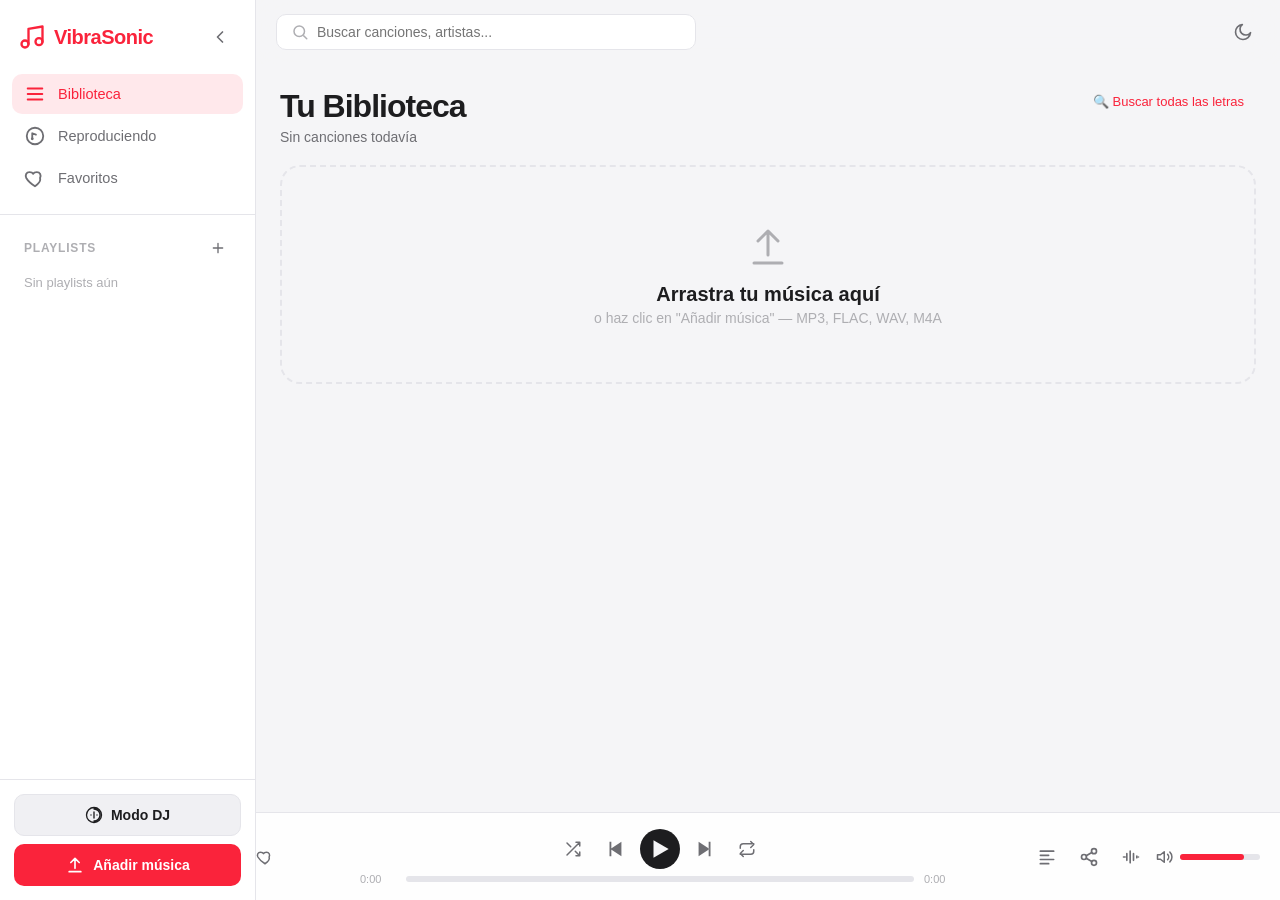
==== commit 28c638dc: "Add files via upload" ====
--- a/index.html.html
+++ b/index.html.html
@@ -6,12 +6,8 @@
     <meta name="theme-color" content="#fa233b">
     <title>VibraSonic</title>
     <style>
-/* ===== Reset & Base ===== */
-*, *::before, *::after {
-    margin: 0;
-    padding: 0;
-    box-sizing: border-box;
-}
+/* ===== Reset ===== */
+*, *::before, *::after { margin: 0; padding: 0; box-sizing: border-box; }
 
 :root {
     --bg: #f5f5f7;
@@ -27,9 +23,10 @@
     --accent-light: rgba(250, 35, 59, 0.1);
     --shadow: 0 4px 24px rgba(0, 0, 0, 0.06);
     --shadow-lg: 0 12px 48px rgba(0, 0, 0, 0.12);
+    --song-color: #fa233b;
+    --song-color-light: rgba(250, 35, 59, 0.1);
     --player-bg: rgba(255, 255, 255, 0.85);
     --topbar-bg: rgba(245, 245, 247, 0.8);
-    --gradient-1: linear-gradient(135deg, #fa233b, #ff416c);
     --radius: 14px;
     --radius-sm: 10px;
     --radius-lg: 20px;
@@ -39,7 +36,6 @@
     --font: -apple-system, BlinkMacSystemFont, "SF Pro Display", "Segoe UI", Roboto, Helvetica, Arial, sans-serif;
 }
 
-/* ===== Dark Mode ===== */
 [data-theme="dark"] {
     --bg: #0a0a0c;
     --surface: #1c1c1e;
@@ -56,7 +52,6 @@
     --shadow-lg: 0 12px 48px rgba(0, 0, 0, 0.5);
     --player-bg: rgba(28, 28, 30, 0.85);
     --topbar-bg: rgba(10, 10, 12, 0.8);
-    --gradient-1: linear-gradient(135deg, #fa2350, #ff4d6d);
 }
 
 html, body {
@@ -66,35 +61,17 @@
     color: var(--text);
     overflow: hidden;
     -webkit-font-smoothing: antialiased;
-    -moz-osx-font-smoothing: grayscale;
     transition: background 0.4s ease, color 0.4s ease;
 }
 
-button {
-    font-family: var(--font);
-    cursor: pointer;
-    border: none;
-    background: none;
-    color: inherit;
-}
-
-input, textarea {
-    font-family: var(--font);
-    outline: none;
-}
-
+button { font-family: var(--font); cursor: pointer; border: none; background: none; color: inherit; }
+input, textarea { font-family: var(--font); outline: none; }
 ::-webkit-scrollbar { width: 8px; }
 ::-webkit-scrollbar-track { background: transparent; }
 ::-webkit-scrollbar-thumb { background: var(--text-3); border-radius: 4px; }
 ::-webkit-scrollbar-thumb:hover { background: var(--text-2); }
 
-/* ===== App Layout ===== */
-#app {
-    display: flex;
-    height: 100vh;
-    height: 100dvh;
-    width: 100vw;
-}
+#app { display: flex; height: 100vh; height: 100dvh; width: 100vw; }
 
 /* ===== Sidebar ===== */
 .sidebar {
@@ -109,269 +86,74 @@
 }
 .sidebar.collapsed { margin-left: calc(-1 * var(--sidebar-w)); }
 
-.sidebar-header {
-    display: flex;
-    align-items: center;
-    justify-content: space-between;
-    padding: 20px 18px 12px;
-}
-
-.logo {
-    display: flex;
-    align-items: center;
-    gap: 8px;
-    color: var(--accent);
-    font-size: 20px;
-    font-weight: 700;
-    letter-spacing: -0.5px;
-}
-
-.icon-btn {
-    display: flex;
-    align-items: center;
-    justify-content: center;
-    width: 34px;
-    height: 34px;
-    border-radius: 50%;
-    color: var(--text-2);
-    transition: all var(--transition);
-    flex-shrink: 0;
-}
+.sidebar-header { display: flex; align-items: center; justify-content: space-between; padding: 20px 18px 12px; }
+.logo { display: flex; align-items: center; gap: 8px; color: var(--accent); font-size: 20px; font-weight: 700; letter-spacing: -0.5px; }
+
+.icon-btn { display: flex; align-items: center; justify-content: center; width: 34px; height: 34px; border-radius: 50%; color: var(--text-2); transition: all var(--transition); flex-shrink: 0; }
 .icon-btn:hover { background: var(--surface-3); color: var(--text); }
 .icon-btn.active { color: var(--accent); background: var(--accent-light); }
 
-.icon-btn-sm {
-    display: flex;
-    align-items: center;
-    justify-content: center;
-    width: 26px;
-    height: 26px;
-    border-radius: 50%;
-    color: var(--text-2);
-    transition: all var(--transition);
-}
+.icon-btn-sm { display: flex; align-items: center; justify-content: center; width: 26px; height: 26px; border-radius: 50%; color: var(--text-2); transition: all var(--transition); }
 .icon-btn-sm:hover { background: var(--surface-3); color: var(--accent); }
 
 .sidebar-nav { padding: 8px 12px; display: flex; flex-direction: column; gap: 2px; }
-
-.nav-item {
-    display: flex;
-    align-items: center;
-    gap: 12px;
-    width: 100%;
-    padding: 9px 12px;
-    border-radius: var(--radius-sm);
-    color: var(--text-2);
-    font-size: 14.5px;
-    font-weight: 500;
-    transition: all var(--transition);
-    position: relative;
-}
+.nav-item { display: flex; align-items: center; gap: 12px; width: 100%; padding: 9px 12px; border-radius: var(--radius-sm); color: var(--text-2); font-size: 14.5px; font-weight: 500; transition: all var(--transition); }
 .nav-item:hover { background: var(--surface-3); color: var(--text); }
 .nav-item.active { background: var(--accent-light); color: var(--accent); }
-.nav-item .badge {
-    margin-left: auto;
-    background: var(--accent);
-    color: #fff;
-    font-size: 11px;
-    font-weight: 700;
-    min-width: 20px;
-    height: 20px;
-    border-radius: 10px;
-    display: flex;
-    align-items: center;
-    justify-content: center;
-    padding: 0 6px;
-}
+.nav-item .badge { margin-left: auto; background: var(--accent); color: #fff; font-size: 11px; font-weight: 700; min-width: 20px; height: 20px; border-radius: 10px; display: flex; align-items: center; justify-content: center; padding: 0 6px; }
 .nav-item .badge:empty { display: none; }
 
-.sidebar-section {
-    padding: 8px 12px;
-    margin-top: 8px;
-    flex: 1;
-    overflow-y: auto;
-    border-top: 1px solid var(--border);
-}
-
-.section-label {
-    display: flex;
-    align-items: center;
-    justify-content: space-between;
-    padding: 12px 12px 6px;
-    font-size: 12px;
-    font-weight: 700;
-    text-transform: uppercase;
-    letter-spacing: 0.8px;
-    color: var(--text-3);
-}
-
+.sidebar-section { padding: 8px 12px; margin-top: 8px; flex: 1; overflow-y: auto; border-top: 1px solid var(--border); }
+.section-label { display: flex; align-items: center; justify-content: space-between; padding: 12px 12px 6px; font-size: 12px; font-weight: 700; text-transform: uppercase; letter-spacing: 0.8px; color: var(--text-3); }
 .playlist-list { display: flex; flex-direction: column; gap: 2px; }
-
-.playlist-item {
-    display: flex;
-    align-items: center;
-    gap: 10px;
-    width: 100%;
-    padding: 8px 12px;
-    border-radius: var(--radius-sm);
-    color: var(--text-2);
-    font-size: 14px;
-    transition: all var(--transition);
-    text-align: left;
-}
+.playlist-item { display: flex; align-items: center; gap: 10px; width: 100%; padding: 8px 12px; border-radius: var(--radius-sm); color: var(--text-2); font-size: 14px; transition: all var(--transition); text-align: left; }
 .playlist-item:hover { background: var(--surface-3); color: var(--text); }
 .playlist-item.active { background: var(--accent-light); color: var(--accent); }
 .playlist-item .pl-name { flex: 1; white-space: nowrap; overflow: hidden; text-overflow: ellipsis; }
 .playlist-item .pl-count { font-size: 12px; color: var(--text-3); }
-
 .empty-hint { padding: 8px 12px; font-size: 13px; color: var(--text-3); }
 
 .sidebar-footer { padding: 14px; border-top: 1px solid var(--border); display: flex; flex-direction: column; gap: 8px; }
-
-.upload-btn {
-    display: flex;
-    align-items: center;
-    justify-content: center;
-    gap: 8px;
-    width: 100%;
-    padding: 11px;
-    border-radius: var(--radius-sm);
-    background: var(--accent);
-    color: #fff;
-    font-size: 14px;
-    font-weight: 600;
-    transition: all var(--transition);
-}
+.upload-btn { display: flex; align-items: center; justify-content: center; gap: 8px; width: 100%; padding: 11px; border-radius: var(--radius-sm); background: var(--accent); color: #fff; font-size: 14px; font-weight: 600; transition: all var(--transition); }
 .upload-btn:hover { background: #e01e33; transform: translateY(-1px); box-shadow: 0 4px 16px rgba(250, 35, 59, 0.3); }
-
-.dj-btn {
-    display: flex;
-    align-items: center;
-    justify-content: center;
-    gap: 8px;
-    width: 100%;
-    padding: 11px;
-    border-radius: var(--radius-sm);
-    background: var(--surface-3);
-    color: var(--text);
-    font-size: 14px;
-    font-weight: 600;
-    transition: all var(--transition);
-    border: 1px solid var(--border);
-}
+.dj-btn { display: flex; align-items: center; justify-content: center; gap: 8px; width: 100%; padding: 11px; border-radius: var(--radius-sm); background: var(--surface-3); color: var(--text); font-size: 14px; font-weight: 600; transition: all var(--transition); border: 1px solid var(--border); }
 .dj-btn:hover { background: var(--accent-light); color: var(--accent); }
-.dj-btn.active {
-    background: var(--accent);
-    color: #fff;
-    border-color: var(--accent);
-    animation: djPulse 2s ease-in-out infinite;
-}
-@keyframes djPulse {
-    0%, 100% { box-shadow: 0 0 0 0 rgba(250, 35, 59, 0.3); }
-    50% { box-shadow: 0 0 0 6px rgba(250, 35, 59, 0); }
-}
+.dj-btn.active { background: var(--accent); color: #fff; border-color: var(--accent); animation: djPulse 2s ease-in-out infinite; }
+@keyframes djPulse { 0%,100% { box-shadow: 0 0 0 0 rgba(250,35,59,0.3); } 50% { box-shadow: 0 0 0 6px rgba(250,35,59,0); } }
 
 /* ===== Main ===== */
-.main {
-    flex: 1;
-    display: flex;
-    flex-direction: column;
-    overflow: hidden;
-    position: relative;
-    min-width: 0;
-}
-
-.topbar {
-    display: flex;
-    align-items: center;
-    gap: 10px;
-    padding: 14px 20px;
-    position: sticky;
-    top: 0;
-    z-index: 10;
-    background: var(--topbar-bg);
-    backdrop-filter: blur(20px);
-    -webkit-backdrop-filter: blur(20px);
-}
-
+.main { flex: 1; display: flex; flex-direction: column; overflow: hidden; position: relative; min-width: 0; }
+.topbar { display: flex; align-items: center; gap: 10px; padding: 14px 20px; position: sticky; top: 0; z-index: 10; background: var(--topbar-bg); backdrop-filter: blur(20px); -webkit-backdrop-filter: blur(20px); }
+
+/* FIX: menu-open always visible when sidebar collapsed */
 .menu-open { display: none; }
-
-.topbar-actions {
-    display: flex;
-    align-items: center;
-    gap: 4px;
-    margin-left: auto;
-}
-
-.search-box {
-    display: flex;
-    align-items: center;
-    gap: 8px;
-    flex: 1;
-    max-width: 420px;
-    background: var(--surface);
-    border: 1px solid var(--border);
-    border-radius: 10px;
-    padding: 8px 14px;
-    color: var(--text-3);
-    transition: all var(--transition);
-}
+.sidebar.collapsed + .main .menu-open { display: flex; }
+@media (max-width: 640px) { .menu-open { display: flex; } }
+
+.topbar-actions { display: flex; align-items: center; gap: 4px; margin-left: auto; }
+.search-box { display: flex; align-items: center; gap: 8px; flex: 1; max-width: 420px; background: var(--surface); border: 1px solid var(--border); border-radius: 10px; padding: 8px 14px; color: var(--text-3); transition: all var(--transition); }
 .search-box:focus-within { border-color: var(--accent); box-shadow: 0 0 0 3px var(--accent-light); }
 .search-box input { flex: 1; border: none; background: none; font-size: 14px; color: var(--text); min-width: 0; }
 
 /* ===== Views ===== */
-.view-container {
-    flex: 1;
-    overflow-y: auto;
-    padding-bottom: calc(var(--player-h) + 16px);
-    position: relative;
-}
-
+.view-container { flex: 1; overflow-y: auto; padding-bottom: calc(var(--player-h) + 16px); position: relative; }
 .view { display: none; padding: 8px 24px 24px; animation: fadeIn 0.3s ease; }
 .view.active { display: block; }
-
-@keyframes fadeIn {
-    from { opacity: 0; transform: translateY(8px); }
-    to { opacity: 1; transform: translateY(0); }
-}
-
-.view-header { padding: 16px 0 20px; }
+@keyframes fadeIn { from { opacity: 0; transform: translateY(8px); } to { opacity: 1; transform: translateY(0); } }
+
+.view-header { padding: 16px 0 20px; display: flex; align-items: flex-start; justify-content: space-between; flex-wrap: wrap; gap: 8px; }
 .view-header-actions { display: flex; align-items: center; gap: 16px; padding: 0 0 16px; flex-wrap: wrap; }
 .gradient-header { padding: 24px 0; }
-
 .view-title { font-size: 32px; font-weight: 800; letter-spacing: -1px; margin-bottom: 4px; }
 .view-subtitle { font-size: 14px; color: var(--text-2); }
-
-.big-icon {
-    width: 80px;
-    height: 80px;
-    border-radius: var(--radius);
-    display: flex;
-    align-items: center;
-    justify-content: center;
-    margin-bottom: 16px;
-}
-.gradient-header .big-icon { background: var(--gradient-1); color: #fff; box-shadow: 0 8px 32px rgba(250, 35, 59, 0.25); }
+.big-icon { width: 80px; height: 80px; border-radius: var(--radius); display: flex; align-items: center; justify-content: center; margin-bottom: 16px; }
+.gradient-header .big-icon { background: linear-gradient(135deg, var(--accent), var(--accent-2)); color: #fff; box-shadow: 0 8px 32px rgba(250, 35, 59, 0.25); }
 .playlist-icon { background: linear-gradient(135deg, #6366f1, #a855f7) !important; box-shadow: 0 8px 32px rgba(99, 102, 241, 0.25) !important; }
 .dj-big-icon { background: linear-gradient(135deg, #f59e0b, #ec4899) !important; box-shadow: 0 8px 32px rgba(245, 158, 11, 0.25) !important; }
-
 .playlist-label { font-size: 12px; text-transform: uppercase; letter-spacing: 1px; color: var(--text-3); font-weight: 600; }
 
 /* ===== Upload Zone ===== */
-.upload-zone {
-    display: flex;
-    flex-direction: column;
-    align-items: center;
-    justify-content: center;
-    text-align: center;
-    padding: 56px 24px;
-    border: 2px dashed var(--border);
-    border-radius: var(--radius-lg);
-    margin-bottom: 24px;
-    color: var(--text-3);
-    transition: all var(--transition);
-    cursor: pointer;
-}
+.upload-zone { display: flex; flex-direction: column; align-items: center; justify-content: center; text-align: center; padding: 56px 24px; border: 2px dashed var(--border); border-radius: var(--radius-lg); margin-bottom: 24px; color: var(--text-3); transition: all var(--transition); cursor: pointer; }
 .upload-zone:hover, .upload-zone.dragover { border-color: var(--accent); background: var(--accent-light); color: var(--accent); }
 .upload-zone h3 { font-size: 20px; font-weight: 700; margin: 12px 0 4px; color: var(--text); }
 .upload-zone p { font-size: 14px; }
@@ -379,20 +161,10 @@
 
 /* ===== Song List ===== */
 .song-list { display: flex; flex-direction: column; }
-
-.song-row {
-    display: flex;
-    align-items: center;
-    gap: 14px;
-    padding: 8px 12px;
-    border-radius: var(--radius-sm);
-    transition: background var(--transition);
-    position: relative;
-}
+.song-row { display: flex; align-items: center; gap: 14px; padding: 8px 12px; border-radius: var(--radius-sm); transition: background var(--transition); position: relative; }
 .song-row:hover { background: var(--surface); }
-.song-row.playing { background: var(--accent-light); }
-.song-row.playing .song-title { color: var(--accent); }
-
+.song-row.playing { background: var(--song-color-light); }
+.song-row.playing .song-title { color: var(--song-color); }
 .song-index { width: 24px; text-align: center; font-size: 14px; color: var(--text-3); flex-shrink: 0; }
 .song-row:hover .song-index .num { display: none; }
 .song-row:hover .song-index .play-hover { display: flex; }
@@ -404,168 +176,90 @@
 body.audio-playing .song-row.playing .song-index .play-hover { display: none; }
 body.audio-playing .song-row.playing .song-index .equalizer { display: flex; }
 .song-index .equalizer { display: none; align-items: flex-end; justify-content: center; gap: 2px; height: 16px; }
-.song-index .equalizer span { width: 3px; background: var(--accent); border-radius: 2px; animation: eq 0.8s ease-in-out infinite; }
+.song-index .equalizer span { width: 3px; background: var(--song-color); border-radius: 2px; animation: eq 0.8s ease-in-out infinite; }
 .song-index .equalizer span:nth-child(1) { height: 60%; animation-delay: 0s; }
 .song-index .equalizer span:nth-child(2) { height: 100%; animation-delay: 0.15s; }
 .song-index .equalizer span:nth-child(3) { height: 40%; animation-delay: 0.3s; }
-@keyframes eq { 0%, 100% { transform: scaleY(0.4); } 50% { transform: scaleY(1); } }
-
-.song-art {
-    width: 44px; height: 44px; border-radius: 8px;
-    background: linear-gradient(135deg, var(--surface-3), var(--border));
-    flex-shrink: 0; overflow: hidden;
-    display: flex; align-items: center; justify-content: center;
-    color: var(--text-3);
-}
+@keyframes eq { 0%,100% { transform: scaleY(0.4); } 50% { transform: scaleY(1); } }
+
+.song-art { width: 44px; height: 44px; border-radius: 8px; background: linear-gradient(135deg, var(--surface-3), var(--border)); flex-shrink: 0; overflow: hidden; display: flex; align-items: center; justify-content: center; color: var(--text-3); }
 .song-art img { width: 100%; height: 100%; object-fit: cover; }
-
 .song-info { flex: 1; min-width: 0; }
 .song-title { font-size: 15px; font-weight: 500; color: var(--text); white-space: nowrap; overflow: hidden; text-overflow: ellipsis; }
 .song-artist { font-size: 13px; color: var(--text-2); white-space: nowrap; overflow: hidden; text-overflow: ellipsis; }
 
-.song-meta { display: flex; align-items: center; gap: 8px; flex-shrink: 0; }
-.bpm-badge {
-    font-size: 11px; font-weight: 700; color: var(--text-2);
-    background: var(--surface-3); padding: 2px 7px; border-radius: 6px;
-    font-variant-numeric: tabular-nums;
-}
-.lrc-badge {
-    font-size: 13px; width: 22px; height: 22px; border-radius: 6px;
-    display: flex; align-items: center; justify-content: center; font-weight: 700;
-}
-.lrc-badge.found { color: var(--accent); background: var(--accent-light); }
-.lrc-badge.notfound { color: var(--text-3); opacity: 0.5; }
-.lrc-badge.searching {
-    width: 16px; height: 16px; border: 2px solid var(--border);
-    border-top-color: var(--accent); border-radius: 50%;
-    animation: spin 0.8s linear infinite;
-}
+.song-meta { display: flex; align-items: center; gap: 6px; flex-shrink: 0; }
+.bpm-badge { font-size: 11px; font-weight: 700; color: var(--text-2); background: var(--surface-3); padding: 2px 7px; border-radius: 6px; font-variant-numeric: tabular-nums; }
+.lrc-badge { font-size: 13px; width: 22px; height: 22px; border-radius: 6px; display: flex; align-items: center; justify-content: center; font-weight: 700; }
+.lrc-badge.found { color: var(--song-color); background: var(--song-color-light); }
+.lrc-badge.notfound { color: var(--text-3); opacity: 0.4; }
+.lrc-badge.searching { width: 14px; height: 14px; border: 2px solid var(--border); border-top-color: var(--accent); border-radius: 50%; animation: spin 0.8s linear infinite; }
 @keyframes spin { to { transform: rotate(360deg); } }
 .song-duration { font-size: 13px; color: var(--text-3); flex-shrink: 0; }
-
 .song-actions { display: flex; align-items: center; gap: 4px; opacity: 0; transition: opacity var(--transition); }
 .song-row:hover .song-actions { opacity: 1; }
 .song-fav { color: var(--text-3); transition: all var(--transition); }
 .song-fav.favorited { color: var(--accent); }
 .song-fav.favorited svg { fill: var(--accent); }
-.song-more { color: var(--text-3); }
 
 /* ===== Player Bar ===== */
-.player-bar {
-    position: absolute;
-    bottom: 0; left: 0; right: 0;
-    height: var(--player-h);
-    background: var(--player-bg);
-    backdrop-filter: blur(24px);
-    -webkit-backdrop-filter: blur(24px);
-    border-top: 1px solid var(--border);
-    display: flex;
-    align-items: center;
-    padding: 0 20px;
-    gap: 16px;
-    z-index: 50;
-}
-
-.player-track { display: flex; align-items: center; gap: 12px; width: 280px; flex-shrink: 0; min-width: 0; }
-.player-art {
-    width: 56px; height: 56px; border-radius: 8px; overflow: hidden;
-    background: linear-gradient(135deg, var(--surface-3), var(--border));
-    display: flex; align-items: center; justify-content: center;
-    color: var(--text-3); flex-shrink: 0;
-}
+.player-bar { position: absolute; bottom: 0; left: 0; right: 0; height: var(--player-h); background: var(--player-bg); backdrop-filter: blur(24px); -webkit-backdrop-filter: blur(24px); border-top: 1px solid var(--border); display: flex; align-items: center; padding: 0 20px; gap: 16px; z-index: 50; }
+.player-track { display: flex; align-items: center; gap: 12px; width: 260px; flex-shrink: 0; min-width: 0; }
+.player-art { width: 56px; height: 56px; border-radius: 8px; overflow: hidden; background: linear-gradient(135deg, var(--surface-3), var(--border)); display: flex; align-items: center; justify-content: center; color: var(--text-3); flex-shrink: 0; }
 .player-art img { width: 100%; height: 100%; object-fit: cover; }
 .mini-placeholder svg { opacity: 0.5; }
-
 .player-track-info { display: flex; flex-direction: column; min-width: 0; flex: 1; }
 .player-title { font-size: 14px; font-weight: 600; white-space: nowrap; overflow: hidden; text-overflow: ellipsis; }
 .player-artist { font-size: 12px; color: var(--text-2); white-space: nowrap; overflow: hidden; text-overflow: ellipsis; }
-
 .fav-toggle { width: 30px; height: 30px; flex-shrink: 0; }
 .fav-toggle.favorited { color: var(--accent); }
 .fav-toggle.favorited svg { fill: var(--accent); }
 
 .player-center { flex: 1; display: flex; flex-direction: column; align-items: center; gap: 4px; max-width: 600px; margin: 0 auto; }
 .player-controls { display: flex; align-items: center; gap: 8px; }
-
-.play-btn {
-    width: 40px; height: 40px; border-radius: 50%;
-    background: var(--text); color: var(--bg);
-    display: flex; align-items: center; justify-content: center;
-    transition: all var(--transition);
-}
+.play-btn { width: 40px; height: 40px; border-radius: 50%; background: var(--text); color: var(--bg); display: flex; align-items: center; justify-content: center; transition: transform var(--transition); }
 .play-btn:hover { transform: scale(1.08); }
 .play-btn:active { transform: scale(0.95); }
 
 .progress-row { display: flex; align-items: center; gap: 10px; width: 100%; }
 .time { font-size: 11px; color: var(--text-3); min-width: 36px; font-variant-numeric: tabular-nums; }
-.progress-bar { flex: 1; height: 6px; background: var(--border); border-radius: 3px; cursor: pointer; position: relative; }
-.progress-fill { height: 100%; background: var(--text); border-radius: 3px; width: 0%; transition: width 0.1s linear; }
-.progress-bar:hover .progress-fill { background: var(--accent); }
-.progress-handle {
-    position: absolute; top: 50%; left: 0%;
-    width: 12px; height: 12px; background: var(--surface);
-    border: 2px solid var(--text); border-radius: 50%;
-    transform: translate(-50%, -50%); opacity: 0; transition: opacity var(--transition);
-}
+
+/* FIX: Progress bar uses --song-color, no width transition for performance */
+.progress-bar { flex: 1; height: 6px; background: var(--border); border-radius: 3px; cursor: pointer; position: relative; touch-action: none; }
+.progress-fill { height: 100%; background: var(--song-color); border-radius: 3px; width: 0%; transition: background 0.5s ease; }
+.progress-handle { position: absolute; top: 50%; left: 0%; width: 12px; height: 12px; background: var(--surface); border: 2px solid var(--song-color); border-radius: 50%; transform: translate(-50%, -50%); opacity: 0; transition: opacity var(--transition), border-color 0.5s ease; }
 .progress-bar:hover .progress-handle { opacity: 1; }
 
 .player-right { display: flex; align-items: center; gap: 8px; width: 220px; flex-shrink: 0; justify-content: flex-end; }
 .player-right .icon-btn.active { color: var(--accent); }
 
 .volume-row { display: flex; align-items: center; gap: 6px; color: var(--text-2); }
-.volume-bar { width: 80px; height: 6px; background: var(--border); border-radius: 3px; cursor: pointer; position: relative; }
-.volume-fill { height: 100%; background: var(--text); border-radius: 3px; width: 80%; }
-.volume-bar:hover .volume-fill { background: var(--accent); }
-.volume-handle {
-    position: absolute; top: 50%; left: 80%;
-    width: 10px; height: 10px; background: var(--surface);
-    border: 2px solid var(--text); border-radius: 50%;
-    transform: translate(-50%, -50%); opacity: 0; transition: opacity var(--transition);
-}
+.volume-bar { width: 80px; height: 6px; background: var(--border); border-radius: 3px; cursor: pointer; position: relative; touch-action: none; }
+.volume-fill { height: 100%; background: var(--song-color); border-radius: 3px; width: 80%; transition: background 0.5s ease; }
+.volume-handle { position: absolute; top: 50%; left: 80%; width: 10px; height: 10px; background: var(--surface); border: 2px solid var(--song-color); border-radius: 50%; transform: translate(-50%, -50%); opacity: 0; transition: opacity var(--transition), border-color 0.5s ease; }
 .volume-bar:hover .volume-handle { opacity: 1; }
 
-/* ===== Now Playing View ===== */
+/* ===== Now Playing ===== */
 .nowplaying-grid { display: grid; grid-template-columns: 1fr 1fr; gap: 32px; padding-top: 16px; }
 .np-art-wrap { display: flex; flex-direction: column; align-items: center; position: sticky; top: 16px; }
-.np-art {
-    width: 100%; max-width: 360px; aspect-ratio: 1;
-    border-radius: var(--radius-lg); overflow: hidden;
-    background: var(--gradient-1);
-    box-shadow: var(--shadow-lg);
-    display: flex; align-items: center; justify-content: center;
-    color: rgba(255, 255, 255, 0.3); transition: transform 0.4s ease;
-}
+.np-art { width: 100%; max-width: 360px; aspect-ratio: 1; border-radius: var(--radius-lg); overflow: hidden; background: linear-gradient(135deg, var(--song-color), var(--accent-2)); box-shadow: var(--shadow-lg); display: flex; align-items: center; justify-content: center; color: rgba(255,255,255,0.3); transition: background 0.5s ease, transform 0.4s ease; }
 .np-art img { width: 100%; height: 100%; object-fit: cover; }
 .np-art.playing-art { animation: floatArt 4s ease-in-out infinite; }
-@keyframes floatArt { 0%, 100% { transform: translateY(0); } 50% { transform: translateY(-6px); } }
-
+@keyframes floatArt { 0%,100% { transform: translateY(0); } 50% { transform: translateY(-6px); } }
 .np-info { text-align: center; margin-top: 20px; max-width: 360px; }
 .np-title { font-size: 22px; font-weight: 700; letter-spacing: -0.5px; }
 .np-artist { font-size: 15px; color: var(--text-2); margin-top: 4px; }
-.np-meta { display: flex; gap: 8px; justify-content: center; margin-top: 8px; }
-
+.np-meta { display: flex; gap: 8px; justify-content: center; margin-top: 8px; flex-wrap: wrap; }
 .np-actions { display: flex; gap: 12px; margin-top: 16px; justify-content: center; }
-.round-btn {
-    width: 42px; height: 42px; border-radius: 50%;
-    background: var(--surface); border: 1px solid var(--border);
-    color: var(--text-2);
-    display: flex; align-items: center; justify-content: center;
-    transition: all var(--transition);
-}
+.round-btn { width: 42px; height: 42px; border-radius: 50%; background: var(--surface); border: 1px solid var(--border); color: var(--text-2); display: flex; align-items: center; justify-content: center; transition: all var(--transition); }
 .round-btn:hover { background: var(--surface-3); color: var(--text); transform: translateY(-2px); }
 .round-btn.active { color: var(--accent); border-color: var(--accent); }
 .round-btn.active svg { fill: var(--accent); }
 
 /* ===== Lyrics ===== */
-.np-lyrics-panel {
-    height: calc(100vh - var(--player-h) - 120px);
-    height: calc(100dvh - var(--player-h) - 120px);
-    overflow: hidden; position: relative;
-    -webkit-mask-image: linear-gradient(to bottom, transparent 0%, #000 15%, #000 85%, transparent 100%);
-    mask-image: linear-gradient(to bottom, transparent 0%, #000 15%, #000 85%, transparent 100%);
-}
-.lyrics-scroll { padding: 50% 0; transition: transform 0.4s cubic-bezier(0.4, 0, 0.2, 1); display: flex; flex-direction: column; gap: 18px; }
-.lyric-line { font-size: 24px; font-weight: 700; color: var(--text-3); text-align: left; line-height: 1.4; transition: all 0.4s ease; cursor: pointer; letter-spacing: -0.3px; }
+.np-lyrics-panel { height: calc(100dvh - var(--player-h) - 120px); overflow: hidden; position: relative; -webkit-mask-image: linear-gradient(to bottom, transparent 0%, #000 15%, #000 85%, transparent 100%); mask-image: linear-gradient(to bottom, transparent 0%, #000 15%, #000 85%, transparent 100%); }
+.lyrics-scroll { padding: 50% 0; transition: transform 0.4s cubic-bezier(0.4, 0, 0.2, 1); display: flex; flex-direction: column; gap: 18px; will-change: transform; }
+.lyric-line { font-size: 24px; font-weight: 700; color: var(--text-3); text-align: left; line-height: 1.4; transition: color 0.4s ease, transform 0.4s ease; cursor: pointer; letter-spacing: -0.3px; }
 .lyric-line:hover { color: var(--text-2); }
 .lyric-line.active { color: var(--text); transform: scale(1.02); }
 .lyrics-empty { text-align: center; color: var(--text-3); padding: 40% 20px; }
@@ -573,59 +267,41 @@
 .lyrics-empty p { font-size: 16px; margin-bottom: 16px; }
 .lyrics-loading { text-align: center; color: var(--text-3); padding: 40% 20px; }
 .lyrics-loading .spinner { width: 32px; height: 32px; border: 3px solid var(--border); border-top-color: var(--accent); border-radius: 50%; animation: spin 0.8s linear infinite; margin: 0 auto 16px; }
-@keyframes spin { to { transform: rotate(360deg); } }
 
 .text-btn { color: var(--accent); font-size: 14px; font-weight: 500; padding: 6px 12px; border-radius: 8px; transition: background var(--transition); }
 .text-btn:hover { background: var(--accent-light); }
 .text-btn.danger { color: #ff3b30; }
 .text-btn.danger:hover { background: rgba(255, 59, 48, 0.1); }
-
 .primary-btn { background: var(--accent); color: #fff; padding: 10px 24px; border-radius: var(--radius-sm); font-size: 14px; font-weight: 600; transition: all var(--transition); }
 .primary-btn:hover { background: #e01e33; }
 .primary-btn.full { width: 100%; margin-top: 12px; }
-
-.play-all-btn {
-    display: flex; align-items: center; gap: 8px;
-    background: var(--accent); color: #fff;
-    padding: 12px 28px; border-radius: 30px;
-    font-size: 15px; font-weight: 600; transition: all var(--transition);
-}
+.play-all-btn { display: flex; align-items: center; gap: 8px; background: var(--accent); color: #fff; padding: 12px 28px; border-radius: 30px; font-size: 15px; font-weight: 600; transition: all var(--transition); }
 .play-all-btn:hover { transform: scale(1.04); box-shadow: 0 6px 20px rgba(250, 35, 59, 0.3); }
 
 /* ===== DJ Panel ===== */
-.dj-panel {
-    background: var(--surface);
-    border-radius: var(--radius-lg);
-    padding: 24px;
-    margin-bottom: 24px;
-    border: 1px solid var(--border);
-}
+.dj-panel { background: var(--surface); border-radius: var(--radius-lg); padding: 24px; margin-bottom: 24px; border: 1px solid var(--border); }
 .dj-panel-header { display: flex; align-items: center; gap: 12px; margin-bottom: 16px; }
 .dj-panel-title { font-size: 18px; font-weight: 700; }
 .dj-panel-desc { font-size: 14px; color: var(--text-2); margin-bottom: 16px; line-height: 1.5; }
 .dj-stats { display: flex; gap: 12px; flex-wrap: wrap; margin-bottom: 16px; }
-.dj-stat {
-    background: var(--surface-3);
-    padding: 8px 14px; border-radius: var(--radius-sm);
-    font-size: 13px; color: var(--text-2);
-}
+.dj-stat { background: var(--surface-3); padding: 8px 14px; border-radius: var(--radius-sm); font-size: 13px; color: var(--text-2); }
 .dj-stat strong { color: var(--text); font-weight: 700; }
 
 /* ===== Visualizer ===== */
-.visualizer-overlay { position: fixed; inset: 0; background: rgba(0, 0, 0, 0.92); backdrop-filter: blur(10px); z-index: 200; display: none; flex-direction: column; }
+.visualizer-overlay { position: fixed; inset: 0; background: rgba(0,0,0,0.92); backdrop-filter: blur(10px); z-index: 200; display: none; flex-direction: column; }
 .visualizer-overlay.show { display: flex; }
 #visualizerCanvas { flex: 1; width: 100%; height: 100%; }
 .viz-info { position: absolute; bottom: 40px; left: 50%; transform: translateX(-50%); text-align: center; }
-.viz-mode-label { color: rgba(255, 255, 255, 0.5); font-size: 13px; text-transform: uppercase; letter-spacing: 2px; }
+.viz-mode-label { color: rgba(255,255,255,0.5); font-size: 13px; text-transform: uppercase; letter-spacing: 2px; }
 .viz-modes { display: flex; gap: 8px; margin-top: 12px; }
-.viz-mode { color: rgba(255, 255, 255, 0.6); padding: 8px 20px; border-radius: 20px; font-size: 13px; font-weight: 500; border: 1px solid rgba(255, 255, 255, 0.15); transition: all var(--transition); }
-.viz-mode:hover { color: #fff; border-color: rgba(255, 255, 255, 0.4); }
-.viz-mode.active { background: var(--accent); color: #fff; border-color: var(--accent); }
-.viz-close { position: absolute; top: 24px; right: 24px; color: rgba(255, 255, 255, 0.7); width: 44px; height: 44px; border-radius: 50%; display: flex; align-items: center; justify-content: center; transition: all var(--transition); }
-.viz-close:hover { background: rgba(255, 255, 255, 0.1); color: #fff; }
+.viz-mode { color: rgba(255,255,255,0.6); padding: 8px 20px; border-radius: 20px; font-size: 13px; font-weight: 500; border: 1px solid rgba(255,255,255,0.15); transition: all var(--transition); }
+.viz-mode:hover { color: #fff; border-color: rgba(255,255,255,0.4); }
+.viz-mode.active { background: var(--song-color); color: #fff; border-color: var(--song-color); }
+.viz-close { position: absolute; top: 24px; right: 24px; color: rgba(255,255,255,0.7); width: 44px; height: 44px; border-radius: 50%; display: flex; align-items: center; justify-content: center; transition: all var(--transition); }
+.viz-close:hover { background: rgba(255,255,255,0.1); color: #fff; }
 
 /* ===== Modal ===== */
-.modal-overlay { position: fixed; inset: 0; background: rgba(0, 0, 0, 0.4); backdrop-filter: blur(4px); z-index: 300; display: none; align-items: center; justify-content: center; padding: 20px; }
+.modal-overlay { position: fixed; inset: 0; background: rgba(0,0,0,0.4); backdrop-filter: blur(4px); z-index: 300; display: none; align-items: center; justify-content: center; padding: 20px; }
 .modal-overlay.show { display: flex; }
 .modal { background: var(--surface); border-radius: var(--radius-lg); width: 100%; max-width: 560px; max-height: 85vh; display: flex; flex-direction: column; box-shadow: var(--shadow-lg); animation: modalIn 0.25s ease; }
 .modal-sm { max-width: 420px; }
@@ -635,10 +311,9 @@
 .modal-body { padding: 20px 24px; overflow-y: auto; flex: 1; }
 .modal-hint { font-size: 13px; color: var(--text-2); line-height: 1.5; margin-bottom: 12px; }
 .modal-hint code { background: var(--surface-3); padding: 2px 6px; border-radius: 4px; font-size: 12px; }
-.lyrics-file-row { margin-bottom: 12px; }
-.modal-body textarea { width: 100%; min-height: 260px; border: 1px solid var(--border); border-radius: var(--radius-sm); padding: 14px; font-size: 14px; line-height: 1.6; resize: vertical; transition: border var(--transition); background: var(--bg); color: var(--text); }
+.modal-body textarea { width: 100%; min-height: 260px; border: 1px solid var(--border); border-radius: var(--radius-sm); padding: 14px; font-size: 14px; line-height: 1.6; resize: vertical; background: var(--bg); color: var(--text); }
 .modal-body textarea:focus { border-color: var(--accent); }
-.modal-input { width: 100%; border: 1px solid var(--border); border-radius: var(--radius-sm); padding: 12px 14px; font-size: 14px; transition: border var(--transition); background: var(--bg); color: var(--text); }
+.modal-input { width: 100%; border: 1px solid var(--border); border-radius: var(--radius-sm); padding: 12px 14px; font-size: 14px; background: var(--bg); color: var(--text); }
 .modal-input:focus { border-color: var(--accent); }
 .modal-footer { display: flex; align-items: center; justify-content: flex-end; gap: 8px; padding: 16px 24px; border-top: 1px solid var(--border); }
 .divider { text-align: center; margin: 16px 0; position: relative; color: var(--text-3); font-size: 12px; }
@@ -656,59 +331,28 @@
 .context-menu button.danger { color: #ff3b30; }
 .context-menu button svg { flex-shrink: 0; }
 
-/* ===== Toast ===== */
-.toast {
-    position: fixed; bottom: calc(var(--player-h) + 20px); left: 50%;
-    transform: translateX(-50%) translateY(100px);
-    background: var(--text); color: var(--bg);
-    padding: 12px 24px; border-radius: 30px;
-    font-size: 14px; font-weight: 500; z-index: 500;
-    opacity: 0; transition: all 0.35s cubic-bezier(0.4, 0, 0.2, 1);
-    box-shadow: var(--shadow-lg); max-width: 90vw; text-align: center;
-}
+/* ===== Toast / Share ===== */
+.toast { position: fixed; bottom: calc(var(--player-h) + 20px); left: 50%; transform: translateX(-50%) translateY(100px); background: var(--text); color: var(--bg); padding: 12px 24px; border-radius: 30px; font-size: 14px; font-weight: 500; z-index: 500; opacity: 0; transition: all 0.35s cubic-bezier(0.4,0,0.2,1); box-shadow: var(--shadow-lg); max-width: 90vw; text-align: center; }
 .toast.show { transform: translateX(-50%) translateY(0); opacity: 1; }
+.share-card { position: fixed; bottom: calc(var(--player-h) + 20px); left: 50%; transform: translateX(-50%) translateY(100px); background: var(--surface); border: 1px solid var(--border); padding: 16px 20px; border-radius: var(--radius); box-shadow: var(--shadow-lg); z-index: 500; opacity: 0; transition: all 0.35s cubic-bezier(0.4,0,0.2,1); display: flex; align-items: center; gap: 14px; max-width: 90vw; }
+.share-card.show { transform: translateX(-50%) translateY(0); opacity: 1; }
+.share-card .share-icon { color: var(--accent); flex-shrink: 0; }
+.share-card .share-text { font-size: 14px; color: var(--text); }
 
 /* ===== Theme Toggle ===== */
-.theme-toggle {
-    width: 34px; height: 34px; border-radius: 50%;
-    display: flex; align-items: center; justify-content: center;
-    color: var(--text-2); transition: all var(--transition);
-}
+.theme-toggle { width: 34px; height: 34px; border-radius: 50%; display: flex; align-items: center; justify-content: center; color: var(--text-2); transition: all var(--transition); }
 .theme-toggle:hover { background: var(--surface-3); color: var(--text); }
 .theme-toggle .sun { display: none; }
 .theme-toggle .moon { display: block; }
 [data-theme="dark"] .theme-toggle .sun { display: block; }
 [data-theme="dark"] .theme-toggle .moon { display: none; }
 
-/* ===== Share Toast ===== */
-.share-card {
-    position: fixed; bottom: calc(var(--player-h) + 20px); left: 50%;
-    transform: translateX(-50%) translateY(100px);
-    background: var(--surface); border: 1px solid var(--border);
-    padding: 16px 20px; border-radius: var(--radius);
-    box-shadow: var(--shadow-lg); z-index: 500;
-    opacity: 0; transition: all 0.35s cubic-bezier(0.4, 0, 0.2, 1);
-    display: flex; align-items: center; gap: 14px; max-width: 90vw;
-}
-.share-card.show { transform: translateX(-50%) translateY(0); opacity: 1; }
-.share-card .share-icon { color: var(--accent); flex-shrink: 0; }
-.share-card .share-text { font-size: 14px; color: var(--text); }
-.share-card .share-text strong { color: var(--accent); }
-
-/* ===== Crossfade indicator ===== */
-.crossfade-indicator {
-    position: absolute; bottom: var(--player-h); left: 0; right: 0;
-    height: 3px; background: var(--border); z-index: 49;
-    display: none;
-}
+/* ===== Crossfade Indicator ===== */
+.crossfade-indicator { position: absolute; bottom: var(--player-h); left: 0; right: 0; height: 3px; background: var(--border); z-index: 49; display: none; }
 .crossfade-indicator.active { display: block; }
-.crossfade-indicator .cf-fill { height: 100%; background: var(--gradient-1); width: 0%; transition: width 0.3s linear; }
+.crossfade-indicator .cf-fill { height: 100%; background: linear-gradient(90deg, var(--accent), var(--accent-2)); width: 0%; }
 
 /* ===== Responsive ===== */
-@media (max-width: 1024px) {
-    .nowplaying-grid { grid-template-columns: 1fr 1fr; gap: 24px; }
-}
-
 @media (max-width: 768px) {
     :root { --sidebar-w: 240px; --player-h: 76px; }
     .nowplaying-grid { grid-template-columns: 1fr; }
@@ -721,1476 +365,1122 @@
     .lyric-line { font-size: 20px; }
     .song-meta .bpm-badge { display: none; }
 }
-
 @media (max-width: 640px) {
     :root { --player-h: 68px; }
-    .sidebar {
-        position: fixed; top: 0; bottom: 0; left: 0;
-        box-shadow: var(--shadow-lg);
-    }
-    .menu-open { display: flex; }
-    .sidebar-toggle { display: none; }
-    .sidebar:not(.collapsed) ~ .main::before {
-        content: ''; position: fixed; inset: 0;
-        background: rgba(0,0,0,0.4); z-index: 99;
-    }
+    .sidebar { position: fixed; top: 0; bottom: 0; left: 0; box-shadow: var(--shadow-lg); }
+    .sidebar:not(.collapsed) ~ .main::before { content: ''; position: fixed; inset: 0; background: rgba(0,0,0,0.4); z-index: 99; }
     .player-track { width: auto; flex: 1; min-width: 0; }
     .player-track-info { max-width: 120px; }
     .player-right .icon-btn:not(#vizBtn):not(#shareBtn) { display: none; }
-    .player-center { max-width: 100%; }
     .progress-row .time { display: none; }
-    .progress-row .progress-bar { flex: 1; }
     .view-title { font-size: 22px; }
     .lyric-line { font-size: 18px; }
     .np-art { max-width: 240px; }
-    .np-title { font-size: 18px; }
     .topbar { padding: 10px 12px; }
-    .search-box { padding: 6px 10px; }
     .player-bar { padding: 0 10px; gap: 8px; }
     .play-btn { width: 36px; height: 36px; }
     .player-controls { gap: 4px; }
     .player-controls .icon-btn { width: 30px; height: 30px; }
 }
 
-@media (max-width: 380px) {
-    .player-track-info { max-width: 80px; }
-    .player-title { font-size: 12px; }
-    .player-artist { font-size: 10px; }
-    .player-art { width: 44px; height: 44px; }
-}
-
 </style>
 </head>
 <body>
     <div id="app">
-        <!-- Sidebar -->
         <aside class="sidebar" id="sidebar">
             <div class="sidebar-header">
                 <div class="logo">
-                    <svg viewBox="0 0 24 24" width="28" height="28" fill="none">
-                        <path d="M9 18V5l12-2v13" stroke="currentColor" stroke-width="2" stroke-linecap="round" stroke-linejoin="round"/>
-                        <circle cx="6" cy="18" r="3" stroke="currentColor" stroke-width="2"/>
-                        <circle cx="18" cy="16" r="3" stroke="currentColor" stroke-width="2"/>
-                    </svg>
+                    <svg viewBox="0 0 24 24" width="28" height="28" fill="none"><path d="M9 18V5l12-2v13" stroke="currentColor" stroke-width="2" stroke-linecap="round" stroke-linejoin="round"/><circle cx="6" cy="18" r="3" stroke="currentColor" stroke-width="2"/><circle cx="18" cy="16" r="3" stroke="currentColor" stroke-width="2"/></svg>
                     <span>VibraSonic</span>
                 </div>
-                <button class="icon-btn sidebar-toggle" id="sidebarToggle" title="Cerrar menú">
-                    <svg viewBox="0 0 24 24" width="20" height="20" fill="none"><path d="M15 18l-6-6 6-6" stroke="currentColor" stroke-width="2" stroke-linecap="round" stroke-linejoin="round"/></svg>
-                </button>
+                <button class="icon-btn" id="sidebarToggle" title="Cerrar menú"><svg viewBox="0 0 24 24" width="20" height="20" fill="none"><path d="M15 18l-6-6 6-6" stroke="currentColor" stroke-width="2" stroke-linecap="round" stroke-linejoin="round"/></svg></button>
             </div>
-
             <nav class="sidebar-nav">
-                <button class="nav-item active" data-view="library">
-                    <svg viewBox="0 0 24 24" width="22" height="22" fill="none"><path d="M4 6h16M4 12h16M4 18h16" stroke="currentColor" stroke-width="2" stroke-linecap="round"/></svg>
-                    <span>Biblioteca</span>
-                </button>
-                <button class="nav-item" data-view="nowplaying">
-                    <svg viewBox="0 0 24 24" width="22" height="22" fill="none"><circle cx="12" cy="12" r="9" stroke="currentColor" stroke-width="2"/><path d="M9 15V9l4 1.5" stroke="currentColor" stroke-width="2" stroke-linecap="round" stroke-linejoin="round"/><circle cx="9" cy="15" r="1.5" fill="currentColor"/></svg>
-                    <span>Reproduciendo</span>
-                </button>
-                <button class="nav-item" data-view="favorites">
-                    <svg viewBox="0 0 24 24" width="22" height="22" fill="none"><path d="M12 21s-7-4.5-9.5-9C1 9 2.5 5.5 6 5.5c2 0 3.5 1 4 2 .5-1 2-2 4-2 3.5 0 5 3.5 3.5 6.5C19 16.5 12 21 12 21z" stroke="currentColor" stroke-width="2" stroke-linejoin="round"/></svg>
-                    <span>Favoritos</span>
-                    <span class="badge" id="favBadge"></span>
-                </button>
+                <button class="nav-item active" data-view="library"><svg viewBox="0 0 24 24" width="22" height="22" fill="none"><path d="M4 6h16M4 12h16M4 18h16" stroke="currentColor" stroke-width="2" stroke-linecap="round"/></svg><span>Biblioteca</span></button>
+                <button class="nav-item" data-view="nowplaying"><svg viewBox="0 0 24 24" width="22" height="22" fill="none"><circle cx="12" cy="12" r="9" stroke="currentColor" stroke-width="2"/><path d="M9 15V9l4 1.5" stroke="currentColor" stroke-width="2" stroke-linecap="round" stroke-linejoin="round"/><circle cx="9" cy="15" r="1.5" fill="currentColor"/></svg><span>Reproduciendo</span></button>
+                <button class="nav-item" data-view="favorites"><svg viewBox="0 0 24 24" width="22" height="22" fill="none"><path d="M12 21s-7-4.5-9.5-9C1 9 2.5 5.5 6 5.5c2 0 3.5 1 4 2 .5-1 2-2 4-2 3.5 0 5 3.5 3.5 6.5C19 16.5 12 21 12 21z" stroke="currentColor" stroke-width="2" stroke-linejoin="round"/></svg><span>Favoritos</span><span class="badge" id="favBadge"></span></button>
             </nav>
-
             <div class="sidebar-section">
-                <div class="section-label">
-                    <span>Playlists</span>
-                    <button class="icon-btn-sm" id="newPlaylistBtn" title="Nueva playlist">
-                        <svg viewBox="0 0 24 24" width="16" height="16" fill="none"><path d="M12 5v14M5 12h14" stroke="currentColor" stroke-width="2" stroke-linecap="round"/></svg>
-                    </button>
-                </div>
-                <div class="playlist-list" id="playlistList">
-                    <p class="empty-hint">Sin playlists aún</p>
-                </div>
+                <div class="section-label"><span>Playlists</span><button class="icon-btn-sm" id="newPlaylistBtn" title="Nueva playlist"><svg viewBox="0 0 24 24" width="16" height="16" fill="none"><path d="M12 5v14M5 12h14" stroke="currentColor" stroke-width="2" stroke-linecap="round"/></svg></button></div>
+                <div class="playlist-list" id="playlistList"><p class="empty-hint">Sin playlists aún</p></div>
             </div>
-
             <div class="sidebar-footer">
-                <button class="dj-btn" id="djBtn">
-                    <svg viewBox="0 0 24 24" width="18" height="18" fill="none"><path d="M12 2a10 10 0 100 20 10 10 0 000-20zm0 2a8 8 0 010 16M8 12h.01M12 8v8M16 12h.01" stroke="currentColor" stroke-width="1.8" stroke-linecap="round"/></svg>
-                    <span>Modo DJ</span>
-                </button>
-                <button class="upload-btn" id="uploadBtn">
-                    <svg viewBox="0 0 24 24" width="20" height="20" fill="none"><path d="M12 16V4M7 9l5-5 5 5M5 20h14" stroke="currentColor" stroke-width="2" stroke-linecap="round" stroke-linejoin="round"/></svg>
-                    <span>Añadir música</span>
-                </button>
+                <button class="dj-btn" id="djBtn"><svg viewBox="0 0 24 24" width="18" height="18" fill="none"><path d="M12 2a10 10 0 100 20 10 10 0 000-20zm0 2a8 8 0 010 16M8 12h.01M12 8v8M16 12h.01" stroke="currentColor" stroke-width="1.8" stroke-linecap="round"/></svg><span>Modo DJ</span></button>
+                <button class="upload-btn" id="uploadBtn"><svg viewBox="0 0 24 24" width="20" height="20" fill="none"><path d="M12 16V4M7 9l5-5 5 5M5 20h14" stroke="currentColor" stroke-width="2" stroke-linecap="round" stroke-linejoin="round"/></svg><span>Añadir música</span></button>
                 <input type="file" id="fileInput" accept="audio/*,.lrc" multiple hidden>
             </div>
         </aside>
 
-        <!-- Main Content -->
         <main class="main" id="main">
             <header class="topbar">
-                <button class="icon-btn menu-open" id="menuOpen" title="Abrir menú">
-                    <svg viewBox="0 0 24 24" width="22" height="22" fill="none"><path d="M4 6h16M4 12h16M4 18h16" stroke="currentColor" stroke-width="2" stroke-linecap="round"/></svg>
-                </button>
-                <div class="search-box">
-                    <svg viewBox="0 0 24 24" width="18" height="18" fill="none"><circle cx="11" cy="11" r="7" stroke="currentColor" stroke-width="2"/><path d="M21 21l-4-4" stroke="currentColor" stroke-width="2" stroke-linecap="round"/></svg>
-                    <input type="text" id="searchInput" placeholder="Buscar canciones, artistas...">
-                </div>
+                <button class="icon-btn menu-open" id="menuOpen" title="Abrir menú"><svg viewBox="0 0 24 24" width="22" height="22" fill="none"><path d="M4 6h16M4 12h16M4 18h16" stroke="currentColor" stroke-width="2" stroke-linecap="round"/></svg></button>
+                <div class="search-box"><svg viewBox="0 0 24 24" width="18" height="18" fill="none"><circle cx="11" cy="11" r="7" stroke="currentColor" stroke-width="2"/><path d="M21 21l-4-4" stroke="currentColor" stroke-width="2" stroke-linecap="round"/></svg><input type="text" id="searchInput" placeholder="Buscar canciones, artistas..."></div>
                 <div class="topbar-actions">
-                    <button class="theme-toggle" id="themeToggle" title="Cambiar tema">
-                        <svg class="moon" viewBox="0 0 24 24" width="20" height="20" fill="none"><path d="M21 12.8A9 9 0 1111.2 3a7 7 0 109.8 9.8z" stroke="currentColor" stroke-width="2" stroke-linejoin="round"/></svg>
-                        <svg class="sun" viewBox="0 0 24 24" width="20" height="20" fill="none"><circle cx="12" cy="12" r="4" stroke="currentColor" stroke-width="2"/><path d="M12 2v2M12 20v2M4.93 4.93l1.41 1.41M17.66 17.66l1.41 1.41M2 12h2M20 12h2M6.34 17.66l-1.41 1.41M19.07 4.93l-1.41 1.41" stroke="currentColor" stroke-width="2" stroke-linecap="round"/></svg>
-                    </button>
+                    <button class="theme-toggle" id="themeToggle" title="Cambiar tema"><svg class="moon" viewBox="0 0 24 24" width="20" height="20" fill="none"><path d="M21 12.8A9 9 0 1111.2 3a7 7 0 109.8 9.8z" stroke="currentColor" stroke-width="2" stroke-linejoin="round"/></svg><svg class="sun" viewBox="0 0 24 24" width="20" height="20" fill="none"><circle cx="12" cy="12" r="4" stroke="currentColor" stroke-width="2"/><path d="M12 2v2M12 20v2M4.93 4.93l1.41 1.41M17.66 17.66l1.41 1.41M2 12h2M20 12h2M6.34 17.66l-1.41 1.41M19.07 4.93l-1.41 1.41" stroke="currentColor" stroke-width="2" stroke-linecap="round"/></svg></button>
                 </div>
             </header>
 
-            <!-- Views -->
             <div class="view-container">
-                <!-- Library View -->
                 <section class="view active" id="view-library">
                     <div class="view-header">
-                        <div>
-                            <h1 class="view-title">Tu Biblioteca</h1>
-                            <p class="view-subtitle" id="libraryCount">Sin canciones todavía</p>
-                        </div>
+                        <div><h1 class="view-title">Tu Biblioteca</h1><p class="view-subtitle" id="libraryCount">Sin canciones todavía</p></div>
                         <button class="text-btn" id="searchAllLyricsBtn" style="font-size:13px;white-space:nowrap;">🔍 Buscar todas las letras</button>
                     </div>
-                    <div class="upload-zone" id="uploadZone">
-                        <svg viewBox="0 0 24 24" width="48" height="48" fill="none"><path d="M12 16V4M7 9l5-5 5 5M5 20h14" stroke="currentColor" stroke-width="1.5" stroke-linecap="round" stroke-linejoin="round"/></svg>
-                        <h3>Arrastra tu música aquí</h3>
-                        <p>o haz clic en "Añadir música" — MP3, FLAC, WAV, M4A</p>
+                    <div class="upload-zone" id="uploadZone"><svg viewBox="0 0 24 24" width="48" height="48" fill="none"><path d="M12 16V4M7 9l5-5 5 5M5 20h14" stroke="currentColor" stroke-width="1.5" stroke-linecap="round" stroke-linejoin="round"/></svg><h3>Arrastra tu música aquí</h3><p>o haz clic en "Añadir música" — MP3, FLAC, WAV, M4A</p></div>
+                    <div class="dj-panel" id="djPanel" style="display:none;">
+                        <div class="dj-panel-header"><div class="big-icon dj-big-icon" style="width:48px;height:48px;margin:0;"><svg viewBox="0 0 24 24" width="28" height="28" fill="none"><path d="M12 2a10 10 0 100 20 10 10 0 000-20zm0 2a8 8 0 010 16M8 12h.01M12 8v8M16 12h.01" stroke="currentColor" stroke-width="1.8" stroke-linecap="round"/></svg></div><div class="dj-panel-title">Sesión DJ</div></div>
+                        <div class="dj-stats" id="djStats"></div>
+                        <button class="play-all-btn" id="djPlayBtn"><svg viewBox="0 0 24 24" width="20" height="20" fill="currentColor"><path d="M6 4l14 8-14 8V4z"/></svg> Iniciar sesión DJ</button>
                     </div>
-
-                    <!-- DJ Panel (hidden until analyzed) -->
-                    <div class="dj-panel" id="djPanel" style="display:none;">
-                        <div class="dj-panel-header">
-                            <div class="big-icon dj-big-icon" style="width:48px;height:48px;margin:0;">
-                                <svg viewBox="0 0 24 24" width="28" height="28" fill="none"><path d="M12 2a10 10 0 100 20 10 10 0 000-20zm0 2a8 8 0 010 16M8 12h.01M12 8v8M16 12h.01" stroke="currentColor" stroke-width="1.8" stroke-linecap="round"/></svg>
-                            </div>
-                            <div>
-                                <div class="dj-panel-title">Sesión DJ</div>
-                            </div>
-                        </div>
-                        <p class="dj-panel-desc" id="djDesc">El DJ analizó tu música y creó una sesión con transiciones suaves (crossfade) ordenada por energía y tempo.</p>
-                        <div class="dj-stats" id="djStats"></div>
-                        <button class="play-all-btn" id="djPlayBtn">
-                            <svg viewBox="0 0 24 24" width="20" height="20" fill="currentColor"><path d="M6 4l14 8-14 8V4z"/></svg>
-                            Iniciar sesión DJ
-                        </button>
-                    </div>
-
                     <div class="song-list" id="songList"></div>
                 </section>
 
-                <!-- Favorites View -->
                 <section class="view" id="view-favorites">
-                    <div class="view-header gradient-header">
-                        <div>
-                            <div class="big-icon"><svg viewBox="0 0 24 24" width="56" height="56" fill="none"><path d="M12 21s-7-4.5-9.5-9C1 9 2.5 5.5 6 5.5c2 0 3.5 1 4 2 .5-1 2-2 4-2 3.5 0 5 3.5 3.5 6.5C19 16.5 12 21 12 21z" fill="currentColor"/></svg></div>
-                            <h1 class="view-title">Favoritos</h1>
-                            <p class="view-subtitle" id="favCount"></p>
-                        </div>
-                    </div>
+                    <div class="view-header gradient-header"><div><div class="big-icon"><svg viewBox="0 0 24 24" width="56" height="56" fill="none"><path d="M12 21s-7-4.5-9.5-9C1 9 2.5 5.5 6 5.5c2 0 3.5 1 4 2 .5-1 2-2 4-2 3.5 0 5 3.5 3.5 6.5C19 16.5 12 21 12 21z" fill="currentColor"/></svg></div><h1 class="view-title">Favoritos</h1><p class="view-subtitle" id="favCount"></p></div></div>
                     <div class="song-list" id="favSongList"></div>
                 </section>
 
-                <!-- Now Playing View -->
                 <section class="view" id="view-nowplaying">
                     <div class="nowplaying-grid">
                         <div class="np-art-wrap">
-                            <div class="np-art" id="npArt">
-                                <div class="np-art-placeholder">
-                                    <svg viewBox="0 0 24 24" width="64" height="64" fill="none"><circle cx="12" cy="12" r="9" stroke="currentColor" stroke-width="1.5"/><path d="M9 15V9l4 1.5" stroke="currentColor" stroke-width="1.5" stroke-linecap="round" stroke-linejoin="round"/></svg>
-                                </div>
-                            </div>
-                            <div class="np-info">
-                                <h2 class="np-title" id="npTitle">No hay canción</h2>
-                                <p class="np-artist" id="npArtist">Selecciona una canción</p>
-                                <div class="np-meta" id="npMeta"></div>
-                            </div>
+                            <div class="np-art" id="npArt"><div class="np-art-placeholder"><svg viewBox="0 0 24 24" width="64" height="64" fill="none"><circle cx="12" cy="12" r="9" stroke="currentColor" stroke-width="1.5"/><path d="M9 15V9l4 1.5" stroke="currentColor" stroke-width="1.5" stroke-linecap="round" stroke-linejoin="round"/></svg></div></div>
+                            <div class="np-info"><h2 class="np-title" id="npTitle">No hay canción</h2><p class="np-artist" id="npArtist">Selecciona una canción</p><div class="np-meta" id="npMeta"></div></div>
                             <div class="np-actions">
-                                <button class="round-btn" id="npFavorite" title="Favorito">
-                                    <svg viewBox="0 0 24 24" width="22" height="22" fill="none"><path d="M12 21s-7-4.5-9.5-9C1 9 2.5 5.5 6 5.5c2 0 3.5 1 4 2 .5-1 2-2 4-2 3.5 0 5 3.5 3.5 6.5C19 16.5 12 21 12 21z" stroke="currentColor" stroke-width="2" stroke-linejoin="round"/></svg>
-                                </button>
-                                <button class="round-btn" id="npLyricsSearch" title="Buscar letra">
-                                    <svg viewBox="0 0 24 24" width="22" height="22" fill="none"><path d="M4 5h16M4 10h10M4 15h16M4 20h10" stroke="currentColor" stroke-width="2" stroke-linecap="round"/></svg>
-                                </button>
-                                <button class="round-btn" id="npLyricsToggle" title="Editar letra">
-                                    <svg viewBox="0 0 24 24" width="22" height="22" fill="none"><path d="M11 4H4a2 2 0 00-2 2v14a2 2 0 002 2h14a2 2 0 002-2v-7M18.5 2.5a2.12 2.12 0 013 3L12 15l-4 1 1-4 9.5-9.5z" stroke="currentColor" stroke-width="2" stroke-linecap="round" stroke-linejoin="round"/></svg>
-                                </button>
-                                <button class="round-btn" id="npShare" title="Compartir">
-                                    <svg viewBox="0 0 24 24" width="22" height="22" fill="none"><circle cx="18" cy="5" r="3" stroke="currentColor" stroke-width="2"/><circle cx="6" cy="12" r="3" stroke="currentColor" stroke-width="2"/><circle cx="18" cy="19" r="3" stroke="currentColor" stroke-width="2"/><path d="M8.59 13.51l6.83 3.98M15.41 6.51l-6.82 3.98" stroke="currentColor" stroke-width="2" stroke-linecap="round"/></svg>
-                                </button>
+                                <button class="round-btn" id="npFavorite" title="Favorito"><svg viewBox="0 0 24 24" width="22" height="22" fill="none"><path d="M12 21s-7-4.5-9.5-9C1 9 2.5 5.5 6 5.5c2 0 3.5 1 4 2 .5-1 2-2 4-2 3.5 0 5 3.5 3.5 6.5C19 16.5 12 21 12 21z" stroke="currentColor" stroke-width="2" stroke-linejoin="round"/></svg></button>
+                                <button class="round-btn" id="npLyricsSearch" title="Buscar letra"><svg viewBox="0 0 24 24" width="22" height="22" fill="none"><path d="M4 5h16M4 10h10M4 15h16M4 20h10" stroke="currentColor" stroke-width="2" stroke-linecap="round"/></svg></button>
+                                <button class="round-btn" id="npLyricsToggle" title="Editar letra"><svg viewBox="0 0 24 24" width="22" height="22" fill="none"><path d="M11 4H4a2 2 0 00-2 2v14a2 2 0 002 2h14a2 2 0 002-2v-7M18.5 2.5a2.12 2.12 0 013 3L12 15l-4 1 1-4 9.5-9.5z" stroke="currentColor" stroke-width="2" stroke-linecap="round" stroke-linejoin="round"/></svg></button>
+                                <button class="round-btn" id="npShare" title="Compartir"><svg viewBox="0 0 24 24" width="22" height="22" fill="none"><circle cx="18" cy="5" r="3" stroke="currentColor" stroke-width="2"/><circle cx="6" cy="12" r="3" stroke="currentColor" stroke-width="2"/><circle cx="18" cy="19" r="3" stroke="currentColor" stroke-width="2"/><path d="M8.59 13.51l6.83 3.98M15.41 6.51l-6.82 3.98" stroke="currentColor" stroke-width="2" stroke-linecap="round"/></svg></button>
                             </div>
                         </div>
-                        <div class="np-lyrics-panel" id="npLyricsPanel">
-                            <div class="lyrics-scroll" id="lyricsScroll">
-                                <div class="lyrics-empty">
-                                    <svg viewBox="0 0 24 24" width="40" height="40" fill="none"><path d="M4 5h16M4 10h10M4 15h16M4 20h10" stroke="currentColor" stroke-width="1.5" stroke-linecap="round"/></svg>
-                                    <p>No hay letra disponible</p>
-                                    <button class="text-btn" id="addLyricsBtn">Añadir letra (.lrc o texto)</button>
-                                </div>
-                            </div>
-                        </div>
+                        <div class="np-lyrics-panel" id="npLyricsPanel"><div class="lyrics-scroll" id="lyricsScroll"><div class="lyrics-empty"><svg viewBox="0 0 24 24" width="40" height="40" fill="none"><path d="M4 5h16M4 10h10M4 15h16M4 20h10" stroke="currentColor" stroke-width="1.5" stroke-linecap="round"/></svg><p>No hay letra disponible</p></div></div></div>
                     </div>
                 </section>
 
-                <!-- Playlist Detail View -->
                 <section class="view" id="view-playlist">
-                    <div class="view-header gradient-header" id="playlistHeader">
-                        <div>
-                            <div class="big-icon playlist-icon"><svg viewBox="0 0 24 24" width="56" height="56" fill="none"><path d="M9 18V5l12-2v13" stroke="currentColor" stroke-width="2" stroke-linecap="round" stroke-linejoin="round"/><circle cx="6" cy="18" r="3" stroke="currentColor" stroke-width="2"/><circle cx="18" cy="16" r="3" stroke="currentColor" stroke-width="2"/></svg></div>
-                            <span class="playlist-label">Playlist</span>
-                            <h1 class="view-title" id="playlistDetailTitle">Playlist</h1>
-                            <p class="view-subtitle" id="playlistDetailCount"></p>
-                        </div>
-                    </div>
-                    <div class="view-header-actions">
-                        <button class="play-all-btn" id="playlistPlayAll">
-                            <svg viewBox="0 0 24 24" width="20" height="20" fill="currentColor"><path d="M6 4l14 8-14 8V4z"/></svg>
-                            Reproducir
-                        </button>
-                        <button class="text-btn danger" id="playlistDelete">Eliminar playlist</button>
-                    </div>
+                    <div class="view-header gradient-header"><div><div class="big-icon playlist-icon"><svg viewBox="0 0 24 24" width="56" height="56" fill="none"><path d="M9 18V5l12-2v13" stroke="currentColor" stroke-width="2" stroke-linecap="round" stroke-linejoin="round"/><circle cx="6" cy="18" r="3" stroke="currentColor" stroke-width="2"/><circle cx="18" cy="16" r="3" stroke="currentColor" stroke-width="2"/></svg></div><span class="playlist-label">Playlist</span><h1 class="view-title" id="playlistDetailTitle">Playlist</h1><p class="view-subtitle" id="playlistDetailCount"></p></div></div>
+                    <div class="view-header-actions"><button class="play-all-btn" id="playlistPlayAll"><svg viewBox="0 0 24 24" width="20" height="20" fill="currentColor"><path d="M6 4l14 8-14 8V4z"/></svg> Reproducir</button><button class="text-btn danger" id="playlistDelete">Eliminar playlist</button></div>
                     <div class="song-list" id="playlistSongList"></div>
                 </section>
             </div>
         </main>
 
-        <!-- Crossfade Indicator -->
-        <div class="crossfade-indicator" id="crossfadeIndicator">
-            <div class="cf-fill" id="cfFill"></div>
-        </div>
-
-        <!-- Player Bar -->
+        <div class="crossfade-indicator" id="crossfadeIndicator"><div class="cf-fill" id="cfFill"></div></div>
+
         <div class="player-bar" id="playerBar">
             <div class="player-track">
-                <div class="player-art" id="playerArt">
-                    <div class="mini-placeholder"><svg viewBox="0 0 24 24" width="20" height="20" fill="none"><circle cx="12" cy="12" r="9" stroke="currentColor" stroke-width="1.5"/></svg></div>
-                </div>
-                <div class="player-track-info">
-                    <span class="player-title" id="playerTitle">Sin reproducción</span>
-                    <span class="player-artist" id="playerArtist">—</span>
-                </div>
-                <button class="icon-btn fav-toggle" id="playerFavorite" title="Favorito">
-                    <svg viewBox="0 0 24 24" width="18" height="18" fill="none"><path d="M12 21s-7-4.5-9.5-9C1 9 2.5 5.5 6 5.5c2 0 3.5 1 4 2 .5-1 2-2 4-2 3.5 0 5 3.5 3.5 6.5C19 16.5 12 21 12 21z" stroke="currentColor" stroke-width="2" stroke-linejoin="round"/></svg>
-                </button>
+                <div class="player-art" id="playerArt"><div class="mini-placeholder"><svg viewBox="0 0 24 24" width="20" height="20" fill="none"><circle cx="12" cy="12" r="9" stroke="currentColor" stroke-width="1.5"/></svg></div></div>
+                <div class="player-track-info"><span class="player-title" id="playerTitle">Sin reproducción</span><span class="player-artist" id="playerArtist">—</span></div>
+                <button class="icon-btn fav-toggle" id="playerFavorite" title="Favorito"><svg viewBox="0 0 24 24" width="18" height="18" fill="none"><path d="M12 21s-7-4.5-9.5-9C1 9 2.5 5.5 6 5.5c2 0 3.5 1 4 2 .5-1 2-2 4-2 3.5 0 5 3.5 3.5 6.5C19 16.5 12 21 12 21z" stroke="currentColor" stroke-width="2" stroke-linejoin="round"/></svg></button>
             </div>
-
             <div class="player-center">
                 <div class="player-controls">
-                    <button class="icon-btn" id="shuffleBtn" title="Aleatorio">
-                        <svg viewBox="0 0 24 24" width="18" height="18" fill="none"><path d="M16 3h5v5M4 20L21 3M21 16v5h-5M15 15l6 6M4 4l5 5" stroke="currentColor" stroke-width="2" stroke-linecap="round" stroke-linejoin="round"/></svg>
-                    </button>
-                    <button class="icon-btn" id="prevBtn" title="Anterior">
-                        <svg viewBox="0 0 24 24" width="22" height="22" fill="currentColor"><path d="M19 4v16l-12-8 12-8zM6 4h2v16H6z"/></svg>
-                    </button>
-                    <button class="play-btn" id="playBtn" title="Reproducir">
-                        <svg id="playIcon" viewBox="0 0 24 24" width="26" height="26" fill="currentColor"><path d="M6 4l14 8-14 8V4z"/></svg>
-                        <svg id="pauseIcon" viewBox="0 0 24 24" width="26" height="26" fill="currentColor" style="display:none"><path d="M6 4h4v16H6zM14 4h4v16h-4z"/></svg>
-                    </button>
-                    <button class="icon-btn" id="nextBtn" title="Siguiente">
-                        <svg viewBox="0 0 24 24" width="22" height="22" fill="currentColor"><path d="M5 4v16l12-8-12-8zM16 4h2v16h-2z"/></svg>
-                    </button>
-                    <button class="icon-btn" id="repeatBtn" title="Repetir">
-                        <svg viewBox="0 0 24 24" width="18" height="18" fill="none"><path d="M17 2l4 4-4 4M3 11V9a4 4 0 014-4h14M7 22l-4-4 4-4M21 13v2a4 4 0 01-4 4H3" stroke="currentColor" stroke-width="2" stroke-linecap="round" stroke-linejoin="round"/></svg>
-                    </button>
+                    <button class="icon-btn" id="shuffleBtn" title="Aleatorio"><svg viewBox="0 0 24 24" width="18" height="18" fill="none"><path d="M16 3h5v5M4 20L21 3M21 16v5h-5M15 15l6 6M4 4l5 5" stroke="currentColor" stroke-width="2" stroke-linecap="round" stroke-linejoin="round"/></svg></button>
+                    <button class="icon-btn" id="prevBtn" title="Anterior"><svg viewBox="0 0 24 24" width="22" height="22" fill="currentColor"><path d="M19 4v16l-12-8 12-8zM6 4h2v16H6z"/></svg></button>
+                    <button class="play-btn" id="playBtn" title="Reproducir"><svg id="playIcon" viewBox="0 0 24 24" width="26" height="26" fill="currentColor"><path d="M6 4l14 8-14 8V4z"/></svg><svg id="pauseIcon" viewBox="0 0 24 24" width="26" height="26" fill="currentColor" style="display:none"><path d="M6 4h4v16H6zM14 4h4v16h-4z"/></svg></button>
+                    <button class="icon-btn" id="nextBtn" title="Siguiente"><svg viewBox="0 0 24 24" width="22" height="22" fill="currentColor"><path d="M5 4v16l12-8-12-8zM16 4h2v16h-2z"/></svg></button>
+                    <button class="icon-btn" id="repeatBtn" title="Repetir"><svg viewBox="0 0 24 24" width="18" height="18" fill="none"><path d="M17 2l4 4-4 4M3 11V9a4 4 0 014-4h14M7 22l-4-4 4-4M21 13v2a4 4 0 01-4 4H3" stroke="currentColor" stroke-width="2" stroke-linecap="round" stroke-linejoin="round"/></svg></button>
                 </div>
-                <div class="progress-row">
-                    <span class="time" id="currentTime">0:00</span>
-                    <div class="progress-bar" id="progressBar">
-                        <div class="progress-fill" id="progressFill"></div>
-                        <div class="progress-handle" id="progressHandle"></div>
-                    </div>
-                    <span class="time" id="duration">0:00</span>
-                </div>
+                <div class="progress-row"><span class="time" id="currentTime">0:00</span><div class="progress-bar" id="progressBar"><div class="progress-fill" id="progressFill"></div><div class="progress-handle" id="progressHandle"></div></div><span class="time" id="duration">0:00</span></div>
             </div>
-
             <div class="player-right">
-                <button class="icon-btn" id="lyricsBtnBottom" title="Letra">
-                    <svg viewBox="0 0 24 24" width="20" height="20" fill="none"><path d="M4 5h16M4 10h10M4 15h16M4 20h10" stroke="currentColor" stroke-width="2" stroke-linecap="round"/></svg>
-                </button>
-                <button class="icon-btn" id="shareBtn" title="Compartir">
-                    <svg viewBox="0 0 24 24" width="20" height="20" fill="none"><circle cx="18" cy="5" r="3" stroke="currentColor" stroke-width="2"/><circle cx="6" cy="12" r="3" stroke="currentColor" stroke-width="2"/><circle cx="18" cy="19" r="3" stroke="currentColor" stroke-width="2"/><path d="M8.59 13.51l6.83 3.98M15.41 6.51l-6.82 3.98" stroke="currentColor" stroke-width="2" stroke-linecap="round"/></svg>
-                </button>
-                <button class="icon-btn" id="vizBtn" title="Visualizador">
-                    <svg viewBox="0 0 24 24" width="20" height="20" fill="none"><path d="M3 12h2M7 8v8M11 5v14M15 8v8M19 11v2M21 12h0" stroke="currentColor" stroke-width="2" stroke-linecap="round"/></svg>
-                </button>
-                <div class="volume-row">
-                    <svg viewBox="0 0 24 24" width="18" height="18" fill="none" id="volIcon"><path d="M11 5L6 9H2v6h4l5 4V5z" stroke="currentColor" stroke-width="2" stroke-linejoin="round"/><path d="M15.5 8.5a5 5 0 010 7M18.5 5.5a9 9 0 010 13" stroke="currentColor" stroke-width="2" stroke-linecap="round"/></svg>
-                    <div class="volume-bar" id="volumeBar">
-                        <div class="volume-fill" id="volumeFill"></div>
-                        <div class="volume-handle" id="volumeHandle"></div>
-                    </div>
-                </div>
+                <button class="icon-btn" id="lyricsBtnBottom" title="Letra"><svg viewBox="0 0 24 24" width="20" height="20" fill="none"><path d="M4 5h16M4 10h10M4 15h16M4 20h10" stroke="currentColor" stroke-width="2" stroke-linecap="round"/></svg></button>
+                <button class="icon-btn" id="shareBtn" title="Compartir"><svg viewBox="0 0 24 24" width="20" height="20" fill="none"><circle cx="18" cy="5" r="3" stroke="currentColor" stroke-width="2"/><circle cx="6" cy="12" r="3" stroke="currentColor" stroke-width="2"/><circle cx="18" cy="19" r="3" stroke="currentColor" stroke-width="2"/><path d="M8.59 13.51l6.83 3.98M15.41 6.51l-6.82 3.98" stroke="currentColor" stroke-width="2" stroke-linecap="round"/></svg></button>
+                <button class="icon-btn" id="vizBtn" title="Visualizador"><svg viewBox="0 0 24 24" width="20" height="20" fill="none"><path d="M3 12h2M7 8v8M11 5v14M15 8v8M19 11v2M21 12h0" stroke="currentColor" stroke-width="2" stroke-linecap="round"/></svg></button>
+                <div class="volume-row"><svg viewBox="0 0 24 24" width="18" height="18" fill="none"><path d="M11 5L6 9H2v6h4l5 4V5z" stroke="currentColor" stroke-width="2" stroke-linejoin="round"/><path d="M15.5 8.5a5 5 0 010 7M18.5 5.5a9 9 0 010 13" stroke="currentColor" stroke-width="2" stroke-linecap="round"/></svg><div class="volume-bar" id="volumeBar"><div class="volume-fill" id="volumeFill"></div><div class="volume-handle" id="volumeHandle"></div></div></div>
             </div>
         </div>
 
-        <!-- Visualizer Overlay -->
-        <div class="visualizer-overlay" id="visualizerOverlay">
-            <canvas id="visualizerCanvas"></canvas>
-            <div class="viz-info">
-                <span class="viz-mode-label" id="vizModeLabel">Barras</span>
-                <div class="viz-modes">
-                    <button class="viz-mode active" data-mode="bars">Barras</button>
-                    <button class="viz-mode" data-mode="wave">Onda</button>
-                    <button class="viz-mode" data-mode="circle">Circular</button>
-                </div>
-            </div>
-            <button class="viz-close" id="vizClose">
-                <svg viewBox="0 0 24 24" width="24" height="24" fill="none"><path d="M6 6l12 12M18 6L6 18" stroke="currentColor" stroke-width="2" stroke-linecap="round"/></svg>
-            </button>
-        </div>
-
-        <!-- Lyrics Editor Modal -->
-        <div class="modal-overlay" id="lyricsModal">
-            <div class="modal">
-                <div class="modal-header">
-                    <h3>Letra de la canción</h3>
-                    <button class="icon-btn" id="lyricsModalClose">
-                        <svg viewBox="0 0 24 24" width="20" height="20" fill="none"><path d="M6 6l12 12M18 6L6 18" stroke="currentColor" stroke-width="2" stroke-linecap="round"/></svg>
-                    </button>
-                </div>
-                <div class="modal-body">
-                    <p class="modal-hint">Pega una letra sincronizada en formato <strong>LRC</strong> <code>[mm:ss.xx] texto</code>, o texto plano. También puedes cargar un archivo .lrc</p>
-                    <div class="lyrics-file-row">
-                        <input type="file" id="lrcFileInput" accept=".lrc,text/plain" hidden>
-                        <button class="text-btn" id="loadLrcBtn">Cargar archivo .lrc</button>
-                    </div>
-                    <textarea id="lyricsTextarea" placeholder="[00:12.00] Primera línea&#10;[00:15.50] Segunda línea&#10;..."></textarea>
-                </div>
-                <div class="modal-footer">
-                    <button class="text-btn" id="lyricsClearBtn">Borrar</button>
-                    <button class="primary-btn" id="lyricsSaveBtn">Guardar letra</button>
-                </div>
-            </div>
-        </div>
-
-        <!-- Add to Playlist Modal -->
-        <div class="modal-overlay" id="playlistModal">
-            <div class="modal modal-sm">
-                <div class="modal-header">
-                    <h3>Añadir a playlist</h3>
-                    <button class="icon-btn" id="playlistModalClose">
-                        <svg viewBox="0 0 24 24" width="20" height="20" fill="none"><path d="M6 6l12 12M18 6L6 18" stroke="currentColor" stroke-width="2" stroke-linecap="round"/></svg>
-                    </button>
-                </div>
-                <div class="modal-body">
-                    <input type="text" id="newPlaylistInput" placeholder="Nombre de nueva playlist..." class="modal-input">
-                    <button class="primary-btn full" id="createPlaylistModalBtn">Crear y añadir</button>
-                    <div class="divider"><span>o elige una existente</span></div>
-                    <div class="playlist-pick-list" id="playlistPickList"></div>
-                </div>
-            </div>
-        </div>
-
-        <!-- Context Menu -->
-        <div class="context-menu" id="contextMenu">
-            <button data-action="play"><svg viewBox="0 0 24 24" width="16" height="16" fill="currentColor"><path d="M6 4l14 8-14 8V4z"/></svg> Reproducir</button>
-            <button data-action="favorite"><svg viewBox="0 0 24 24" width="16" height="16" fill="none"><path d="M12 21s-7-4.5-9.5-9C1 9 2.5 5.5 6 5.5c2 0 3.5 1 4 2 .5-1 2-2 4-2 3.5 0 5 3.5 3.5 6.5C19 16.5 12 21 12 21z" stroke="currentColor" stroke-width="2"/></svg> Favorito</button>
-            <button data-action="addPlaylist"><svg viewBox="0 0 24 24" width="16" height="16" fill="none"><path d="M12 5v14M5 12h14" stroke="currentColor" stroke-width="2"/></svg> Añadir a playlist</button>
-            <button data-action="lyrics"><svg viewBox="0 0 24 24" width="16" height="16" fill="none"><path d="M4 5h16M4 10h10M4 15h16M4 20h10" stroke="currentColor" stroke-width="2"/></svg> Buscar/editar letra</button>
-            <button data-action="share"><svg viewBox="0 0 24 24" width="16" height="16" fill="none"><circle cx="18" cy="5" r="3" stroke="currentColor" stroke-width="2"/><circle cx="6" cy="12" r="3" stroke="currentColor" stroke-width="2"/><circle cx="18" cy="19" r="3" stroke="currentColor" stroke-width="2"/><path d="M8.59 13.51l6.83 3.98M15.41 6.51l-6.82 3.98" stroke="currentColor" stroke-width="2"/></svg> Compartir</button>
-            <button data-action="rename"><svg viewBox="0 0 24 24" width="16" height="16" fill="none"><path d="M11 4H4a2 2 0 00-2 2v14a2 2 0 002 2h14a2 2 0 002-2v-7M18.5 2.5a2.12 2.12 0 013 3L12 15l-4 1 1-4 9.5-9.5z" stroke="currentColor" stroke-width="2"/></svg> Renombrar</button>
-            <button data-action="remove" class="danger"><svg viewBox="0 0 24 24" width="16" height="16" fill="none"><path d="M3 6h18M8 6V4a2 2 0 012-2h4a2 2 0 012 2v2M19 6l-1 14a2 2 0 01-2 2H8a2 2 0 01-2-2L5 6" stroke="currentColor" stroke-width="2"/></svg> Eliminar</button>
-        </div>
-
-        <!-- Share Card -->
-        <div class="share-card" id="shareCard">
-            <div class="share-icon">
-                <svg viewBox="0 0 24 24" width="24" height="24" fill="none"><circle cx="18" cy="5" r="3" stroke="currentColor" stroke-width="2"/><circle cx="6" cy="12" r="3" stroke="currentColor" stroke-width="2"/><circle cx="18" cy="19" r="3" stroke="currentColor" stroke-width="2"/><path d="M8.59 13.51l6.83 3.98M15.41 6.51l-6.82 3.98" stroke="currentColor" stroke-width="2"/></svg>
-            </div>
-            <div class="share-text" id="shareText"></div>
-        </div>
-
-        <!-- Toast -->
+        <div class="visualizer-overlay" id="visualizerOverlay"><canvas id="visualizerCanvas"></canvas><div class="viz-info"><span class="viz-mode-label" id="vizModeLabel">Barras</span><div class="viz-modes"><button class="viz-mode active" data-mode="bars">Barras</button><button class="viz-mode" data-mode="wave">Onda</button><button class="viz-mode" data-mode="circle">Circular</button></div></div><button class="viz-close" id="vizClose"><svg viewBox="0 0 24 24" width="24" height="24" fill="none"><path d="M6 6l12 12M18 6L6 18" stroke="currentColor" stroke-width="2" stroke-linecap="round"/></svg></button></div>
+
+        <div class="modal-overlay" id="lyricsModal"><div class="modal"><div class="modal-header"><h3>Letra de la canción</h3><button class="icon-btn" id="lyricsModalClose"><svg viewBox="0 0 24 24" width="20" height="20" fill="none"><path d="M6 6l12 12M18 6L6 18" stroke="currentColor" stroke-width="2" stroke-linecap="round"/></svg></button></div><div class="modal-body"><p class="modal-hint">Pega una letra sincronizada en formato <strong>LRC</strong> <code>[mm:ss.xx] texto</code>, o texto plano. También puedes cargar un archivo .lrc</p><div class="lyrics-file-row"><input type="file" id="lrcFileInput" accept=".lrc,text/plain" hidden><button class="text-btn" id="loadLrcBtn">Cargar archivo .lrc</button></div><textarea id="lyricsTextarea" placeholder="[00:12.00] Primera línea&#10;[00:15.50] Segunda línea&#10;..."></textarea></div><div class="modal-footer"><button class="text-btn" id="lyricsClearBtn">Borrar</button><button class="primary-btn" id="lyricsSaveBtn">Guardar letra</button></div></div></div>
+
+        <div class="modal-overlay" id="playlistModal"><div class="modal modal-sm"><div class="modal-header"><h3>Añadir a playlist</h3><button class="icon-btn" id="playlistModalClose"><svg viewBox="0 0 24 24" width="20" height="20" fill="none"><path d="M6 6l12 12M18 6L6 18" stroke="currentColor" stroke-width="2" stroke-linecap="round"/></svg></button></div><div class="modal-body"><input type="text" id="newPlaylistInput" placeholder="Nombre de nueva playlist..." class="modal-input"><button class="primary-btn full" id="createPlaylistModalBtn">Crear y añadir</button><div class="divider"><span>o elige una existente</span></div><div class="playlist-pick-list" id="playlistPickList"></div></div></div></div>
+
+        <div class="context-menu" id="contextMenu"><button data-action="play"><svg viewBox="0 0 24 24" width="16" height="16" fill="currentColor"><path d="M6 4l14 8-14 8V4z"/></svg> Reproducir</button><button data-action="favorite"><svg viewBox="0 0 24 24" width="16" height="16" fill="none"><path d="M12 21s-7-4.5-9.5-9C1 9 2.5 5.5 6 5.5c2 0 3.5 1 4 2 .5-1 2-2 4-2 3.5 0 5 3.5 3.5 6.5C19 16.5 12 21 12 21z" stroke="currentColor" stroke-width="2"/></svg> Favorito</button><button data-action="addPlaylist"><svg viewBox="0 0 24 24" width="16" height="16" fill="none"><path d="M12 5v14M5 12h14" stroke="currentColor" stroke-width="2"/></svg> Añadir a playlist</button><button data-action="lyrics"><svg viewBox="0 0 24 24" width="16" height="16" fill="none"><path d="M4 5h16M4 10h10M4 15h16M4 20h10" stroke="currentColor" stroke-width="2"/></svg> Buscar/editar letra</button><button data-action="share"><svg viewBox="0 0 24 24" width="16" height="16" fill="none"><circle cx="18" cy="5" r="3" stroke="currentColor" stroke-width="2"/><circle cx="6" cy="12" r="3" stroke="currentColor" stroke-width="2"/><circle cx="18" cy="19" r="3" stroke="currentColor" stroke-width="2"/><path d="M8.59 13.51l6.83 3.98M15.41 6.51l-6.82 3.98" stroke="currentColor" stroke-width="2"/></svg> Compartir</button><button data-action="rename"><svg viewBox="0 0 24 24" width="16" height="16" fill="none"><path d="M11 4H4a2 2 0 00-2 2v14a2 2 0 002 2h14a2 2 0 002-2v-7M18.5 2.5a2.12 2.12 0 013 3L12 15l-4 1 1-4 9.5-9.5z" stroke="currentColor" stroke-width="2"/></svg> Renombrar</button><button data-action="remove" class="danger"><svg viewBox="0 0 24 24" width="16" height="16" fill="none"><path d="M3 6h18M8 6V4a2 2 0 012-2h4a2 2 0 012 2v2M19 6l-1 14a2 2 0 01-2 2H8a2 2 0 01-2-2L5 6" stroke="currentColor" stroke-width="2"/></svg> Eliminar</button></div>
+
+        <div class="share-card" id="shareCard"><div class="share-icon"><svg viewBox="0 0 24 24" width="24" height="24" fill="none"><circle cx="18" cy="5" r="3" stroke="currentColor" stroke-width="2"/><circle cx="6" cy="12" r="3" stroke="currentColor" stroke-width="2"/><circle cx="18" cy="19" r="3" stroke="currentColor" stroke-width="2"/><path d="M8.59 13.51l6.83 3.98M15.41 6.51l-6.82 3.98" stroke="currentColor" stroke-width="2"/></svg></div><div class="share-text" id="shareText"></div></div>
+
         <div class="toast" id="toast"></div>
     </div>
-
     <script>
 'use strict';
 
 /* ===================================================================
-   VibraSonic — Reproductor de música
+   VibraSonic v3 — Rewritten from scratch
    =================================================================== */
 
-/* ===== IndexedDB (persistencia de canciones) ===== */
-const idb = {
-    db: null,
-    async init() {
-        return new Promise((resolve) => {
-            const req = indexedDB.open('vibrasonic', 1);
-            req.onupgradeneeded = (e) => {
-                const db = e.target.result;
-                if (!db.objectStoreNames.contains('songs')) db.createObjectStore('songs');
-            };
-            req.onsuccess = (e) => { this.db = e.target.result; resolve(); };
-            req.onerror = () => resolve();
-        });
-    },
-    put(key, val) {
-        return new Promise((resolve) => {
-            if (!this.db) return resolve();
-            const tx = this.db.transaction('songs', 'readwrite');
-            tx.objectStore('songs').put(val, key);
-            tx.oncomplete = () => resolve();
-            tx.onerror = () => resolve();
-        });
-    },
-    getAll() {
-        return new Promise((resolve) => {
-            if (!this.db) return resolve([]);
-            const tx = this.db.transaction('songs', 'readonly');
-            const store = tx.objectStore('songs');
-            const result = [];
-            const req = store.openCursor();
-            req.onsuccess = (e) => {
-                const cursor = e.target.result;
-                if (cursor) { result.push({ key: cursor.key, value: cursor.value }); cursor.continue(); }
-                else resolve(result);
-            };
-            req.onerror = () => resolve([]);
-        });
-    },
-    delete(key) {
-        return new Promise((resolve) => {
-            if (!this.db) return resolve();
-            const tx = this.db.transaction('songs', 'readwrite');
-            tx.objectStore('songs').delete(key);
-            tx.oncomplete = () => resolve();
-            tx.onerror = () => resolve();
-        });
-    },
-};
+/* ===== Audio Elements (two decks for crossfade) ===== */
+const audioA = new Audio();
+const audioB = new Audio();
+let audio = audioA;
+let otherAudio = audioB;
 
 /* ===== State ===== */
 const state = {
-    library: [],
-    playlists: [],
-    favorites: [],
-    currentSongId: null,
-    currentList: [],
-    currentIndex: -1,
-    isPlaying: false,
-    shuffle: false,
-    repeat: 'off',
-    currentView: 'library',
-    currentPlaylistId: null,
-    lyrics: [],
-    vizMode: 'bars',
-    pendingPlaylistSongId: null,
-    contextSongId: null,
-    lyricsForSongId: null,
-    djMode: false,
-    djPlaylist: [],
-    crossfadeSec: 8,
-    theme: 'light',
-    volume: 0.8,
-    crossfading: false,
-    loadingFromDB: false,
+    library: [], playlists: [], favorites: [],
+    currentSongId: null, currentList: [], currentIndex: -1,
+    isPlaying: false, shuffle: false, repeat: 'off',
+    currentView: 'library', currentPlaylistId: null,
+    lyrics: [], vizMode: 'bars',
+    djMode: false, djPlaylist: [], crossfadeSec: 8, crossfading: false,
+    theme: 'light', volume: 0.8, seeking: false,
+    pendingPlaylistSongId: null, contextSongId: null, lyricsForSongId: null,
 };
 
 /* ===== DOM ===== */
 const $ = (s) => document.querySelector(s);
 const $$ = (s) => document.querySelectorAll(s);
 
-/* ===== Two-Deck Audio ===== */
-const deckA = new Audio();
-const deckB = new Audio();
-deckA.preload = 'metadata';
-deckB.preload = 'metadata';
-deckA.crossOrigin = 'anonymous';
-deckB.crossOrigin = 'anonymous';
-
-let audio = deckA;
-let activeDeckId = 'A';
-let audioCtx = null, analyser = null;
-let gainA = null, gainB = null;
-let graphReady = false;
-let dataArray = null;
-
-function ensureGraph() {
-    if (graphReady) return;
-    try {
-        audioCtx = new (window.AudioContext || window.webkitAudioContext)();
-        gainA = audioCtx.createGain();
-        gainB = audioCtx.createGain();
-        analyser = audioCtx.createAnalyser();
-        analyser.fftSize = 512;
-        analyser.smoothingTimeConstant = 0.82;
-        dataArray = new Uint8Array(analyser.frequencyBinCount);
-
-        const srcA = audioCtx.createMediaElementSource(deckA);
-        const srcB = audioCtx.createMediaElementSource(deckB);
-        srcA.connect(gainA); srcB.connect(gainB);
-        gainA.connect(analyser); gainB.connect(analyser);
-        analyser.connect(audioCtx.destination);
-        gainA.gain.value = state.volume;
-        gainB.gain.value = 0;
-
-        [deckA, deckB].forEach(d => {
-            d.addEventListener('timeupdate', onTimeUpdate);
-            d.addEventListener('loadedmetadata', onLoadedMetadata);
-            d.addEventListener('play', onPlay);
-            d.addEventListener('pause', onPause);
-            d.addEventListener('ended', onEnded);
-        });
-        graphReady = true;
-    } catch (e) {
-        console.error('Audio graph error', e);
-        [deckA, deckB].forEach(d => {
-            d.addEventListener('timeupdate', onTimeUpdate);
-            d.addEventListener('loadedmetadata', onLoadedMetadata);
-            d.addEventListener('play', onPlay);
-            d.addEventListener('pause', onPause);
-            d.addEventListener('ended', onEnded);
-        });
-        graphReady = true;
-    }
-}
-
-function getActiveGain() { return activeDeckId === 'A' ? gainA : gainB; }
-function getInactiveGain() { return activeDeckId === 'A' ? gainB : gainA; }
-function getInactiveDeck() { return activeDeckId === 'A' ? deckB : deckA; }
-
-function setMasterVolume(v) {
-    state.volume = v;
-    if (graphReady && getActiveGain() && !state.crossfading) getActiveGain().gain.value = v;
-    if (!graphReady) audio.volume = v;
-    localStorage.setItem('vs_volume', v);
-}
-
-/* ===== Persistence (localStorage for meta) ===== */
-function saveState() {
-    try {
-        const data = {
-            playlists: state.playlists,
-            favorites: state.favorites,
-            theme: state.theme,
-        };
-        localStorage.setItem('vs_data', JSON.stringify(data));
-    } catch (e) {}
-}
-
-function loadState() {
-    try {
-        const data = JSON.parse(localStorage.getItem('vs_data') || '{}');
-        if (data.playlists) state.playlists = data.playlists;
-        if (data.favorites) state.favorites = data.favorites;
-        if (data.theme) state.theme = data.theme;
-    } catch (e) {}
-}
+/* ===== IndexedDB ===== */
+const idb = {
+    db: null,
+    init() { return new Promise((res) => {
+        const r = indexedDB.open('vibrasonic', 1);
+        r.onupgradeneeded = (e) => { if (!e.target.result.objectStoreNames.contains('songs')) e.target.result.createObjectStore('songs'); };
+        r.onsuccess = (e) => { this.db = e.target.result; res(); };
+        r.onerror = () => res();
+    });},
+    put(k, v) { return new Promise((res) => { if (!this.db) return res(); const t = this.db.transaction('songs','readwrite'); t.objectStore('songs').put(v, k); t.oncomplete = () => res(); t.onerror = () => res(); });},
+    getAll() { return new Promise((res) => { if (!this.db) return res([]); const t = this.db.transaction('songs','readonly'); const s = t.objectStore('songs'); const out = []; const r = s.openCursor(); r.onsuccess = (e) => { const c = e.target.result; if (c) { out.push({key:c.key, value:c.value}); c.continue(); } else res(out); }; r.onerror = () => res([]); });},
+    delete(k) { return new Promise((res) => { if (!this.db) return res(); const t = this.db.transaction('songs','readwrite'); t.objectStore('songs').delete(k); t.oncomplete = () => res(); t.onerror = () => res(); });},
+};
 
 /* ===== Toast ===== */
 let toastTimer;
 function toast(msg) {
-    const t = $('#toast');
-    t.textContent = msg;
-    t.classList.add('show');
+    const t = $('#toast'); if (!t) return;
+    t.textContent = msg; t.classList.add('show');
     clearTimeout(toastTimer);
     toastTimer = setTimeout(() => t.classList.remove('show'), 3500);
 }
 
-/* ===== ID3 Parser with FIXED encoding ===== */
-function parseID3Tags(buffer) {
-    const result = { title: '', artist: '', album: '', artUrl: null };
-    try {
-        const bytes = new Uint8Array(buffer);
-        if (bytes[0] !== 0x49 || bytes[1] !== 0x44 || bytes[2] !== 0x33) {
-            return tryID3v1(bytes, result);
-        }
-        const ver = bytes[3];
-        const flag = bytes[5];
-        let size = (bytes[6] & 0x7f) * 0x200000 + (bytes[7] & 0x7f) * 0x4000 + (bytes[8] & 0x7f) * 0x80 + (bytes[9] & 0x7f);
-        let offset = 10;
-        if (flag & 0x40) {
-            let extSize = ver === 4
-                ? (bytes[10] & 0x7f) * 0x200000 + (bytes[11] & 0x7f) * 0x4000 + (bytes[12] & 0x7f) * 0x80 + (bytes[13] & 0x7f)
-                : (bytes[10] << 24) | (bytes[11] << 16) | (bytes[12] << 8) | bytes[13];
-            offset += extSize;
-        }
-        const end = 10 + size;
-        while (offset < end - 10) {
-            const fid = String.fromCharCode(bytes[offset], bytes[offset+1], bytes[offset+2], bytes[offset+3]);
-            if (fid.charCodeAt(0) === 0) break;
-            let fs = ver === 4
-                ? (bytes[offset+4]&0x7f)*0x200000+(bytes[offset+5]&0x7f)*0x4000+(bytes[offset+6]&0x7f)*0x80+(bytes[offset+7]&0x7f)
-                : (bytes[offset+4]<<24)|(bytes[offset+5]<<16)|(bytes[offset+6]<<8)|bytes[offset+7];
-            offset += 10;
-            if (fs <= 0 || offset + fs > end) break;
-            const fd = bytes.subarray(offset, offset + fs);
-            if (fid === 'TIT2') result.title = decodeText(fd);
-            else if (fid === 'TPE1') result.artist = decodeText(fd);
-            else if (fid === 'TALB') result.album = decodeText(fd);
-            else if (fid === 'APIC') { const p = decodeAPIC(fd); if (p) result.artUrl = p; }
-            offset += fs;
-        }
-    } catch (e) { console.warn('ID3 error', e); }
-    return result;
-}
-
-function tryID3v1(bytes, result) {
-    try {
-        const off = bytes.length - 128;
-        if (off < 0) return result;
-        if (bytes[off] !== 0x54 || bytes[off+1] !== 0x41 || bytes[off+2] !== 0x47) return result;
-        result.title = safeDecode(bytes.subarray(off+3, off+33)).trim().replace(/\0/g,'');
-        result.artist = safeDecode(bytes.subarray(off+33, off+63)).trim().replace(/\0/g,'');
-        result.album = safeDecode(bytes.subarray(off+63, off+93)).trim().replace(/\0/g,'');
-    } catch(e) {}
-    return result;
-}
-
-/* Decode ID3v2 text frame: first byte = encoding */
-function decodeText(frameData) {
-    const enc = frameData[0];
-    const tb = frameData.subarray(1);
-    if (enc === 3) return new TextDecoder('utf-8').decode(tb).replace(/\0+$/,'').trim();
-    if (enc === 1) { try { return new TextDecoder('utf-16').decode(tb).replace(/\0+$/,'').trim(); } catch(e){} }
-    if (enc === 2) { try { return new TextDecoder('utf-16be').decode(tb).replace(/\0+$/,'').trim(); } catch(e){} }
-    // enc 0 or fallback: try UTF-8, then Windows-1252
-    return safeDecode(tb).replace(/\0+$/,'').trim();
-}
-
-/* FIXED: UTF-8 first, then Windows-1252 (NOT GBK/Big5 which caused Chinese) */
+/* ===== Persistence ===== */
+function saveMeta() {
+    try { localStorage.setItem('vs_meta', JSON.stringify({ playlists: state.playlists, favorites: state.favorites, theme: state.theme })); } catch(e){}
+}
+function loadMeta() {
+    try { const d = JSON.parse(localStorage.getItem('vs_meta')||'{}'); if(d.playlists) state.playlists=d.playlists; if(d.favorites) state.favorites=d.favorites; if(d.theme) state.theme=d.theme; } catch(e){}
+}
+
+/* ===================================================================
+   ID3 PARSER — FIXED ENCODING (root cause of Chinese characters)
+   =================================================================== */
+
+/* ROOT FIX: decode text trying UTF-8 first, but if result contains
+   CJK characters it's a GBK misdecode → fall back to Windows-1252 */
 function safeDecode(bytes) {
     try {
-        return new TextDecoder('utf-8', { fatal: true }).decode(bytes);
+        const utf8 = new TextDecoder('utf-8', { fatal: true }).decode(bytes);
+        // If UTF-8 produced Chinese/CJK chars, the tag is GBK mislabeled as UTF-8
+        if (/[\u4e00-\u9fff\u3400-\u4dbf\uf900-\ufaff\u2e80-\u2eff]/.test(utf8)) {
+            return new TextDecoder('windows-1252').decode(bytes);
+        }
+        return utf8;
     } catch(e) {
         return new TextDecoder('windows-1252').decode(bytes);
     }
 }
 
-function decodeAPIC(frameData) {
+function parseID3(buffer) {
+    const r = { title:'', artist:'', album:'', artUrl:null };
     try {
-        const enc = frameData[0];
-        let i = 1;
-        let me = i;
-        while (frameData[me] !== 0 && me < frameData.length) me++;
-        const mime = new TextDecoder('iso-8859-1').decode(frameData.subarray(i, me));
-        i = me + 1 + 1;
-        if (enc === 1 || enc === 2) { while (i < frameData.length-1 && !(frameData[i]===0 && frameData[i+1]===0)) i+=2; i+=2; }
-        else { while (frameData[i] !== 0 && i < frameData.length) i++; i++; }
-        const picData = frameData.subarray(i);
-        const blob = new Blob([picData], { type: mime || 'image/jpeg' });
-        return URL.createObjectURL(blob);
+        const b = new Uint8Array(buffer);
+        if (b[0]!==0x49 || b[1]!==0x44 || b[2]!==0x33) return parseID3v1(b, r);
+        const ver = b[3], flag = b[5];
+        let sz = (b[6]&0x7f)*0x200000+(b[7]&0x7f)*0x4000+(b[8]&0x7f)*0x80+(b[9]&0x7f);
+        let off = 10;
+        if (flag & 0x40) { off += ver===4 ? (b[10]&0x7f)*0x200000+(b[11]&0x7f)*0x4000+(b[12]&0x7f)*0x80+(b[13]&0x7f) : (b[10]<<24)|(b[11]<<16)|(b[12]<<8)|b[13]; }
+        const end = 10 + sz;
+        while (off < end-10) {
+            const id = String.fromCharCode(b[off],b[off+1],b[off+2],b[off+3]);
+            if (id.charCodeAt(0)===0) break;
+            let fs = ver===4 ? (b[off+4]&0x7f)*0x200000+(b[off+5]&0x7f)*0x4000+(b[off+6]&0x7f)*0x80+(b[off+7]&0x7f) : (b[off+4]<<24)|(b[off+5]<<16)|(b[off+6]<<8)|b[off+7];
+            off += 10;
+            if (fs<=0 || off+fs>end) break;
+            const fd = b.subarray(off, off+fs);
+            if (id==='TIT2') r.title = decodeFrame(fd);
+            else if (id==='TPE1') r.artist = decodeFrame(fd);
+            else if (id==='TALB') r.album = decodeFrame(fd);
+            else if (id==='APIC') { const p=decodeAPIC(fd); if(p) r.artUrl=p; }
+            off += fs;
+        }
+    } catch(e) { console.warn('ID3 error', e); }
+    return r;
+}
+
+function parseID3v1(b, r) {
+    try {
+        const off = b.length-128;
+        if (off<0 || b[off]!==0x54||b[off+1]!==0x41||b[off+2]!==0x47) return r;
+        r.title = safeDecode(b.subarray(off+3,off+33)).replace(/\0/g,'').trim();
+        r.artist = safeDecode(b.subarray(off+33,off+63)).replace(/\0/g,'').trim();
+        r.album = safeDecode(b.subarray(off+63,off+93)).replace(/\0/g,'').trim();
+    } catch(e){}
+    return r;
+}
+
+function decodeFrame(fd) {
+    const enc = fd[0], tb = fd.subarray(1);
+    if (enc===3) return new TextDecoder('utf-8').decode(tb).replace(/\0+$/,'').trim();
+    if (enc===1) { try { return new TextDecoder('utf-16').decode(tb).replace(/\0+$/,'').trim(); } catch(e){} }
+    if (enc===2) { try { return new TextDecoder('utf-16be').decode(tb).replace(/\0+$/,'').trim(); } catch(e){} }
+    // enc 0 or fallback — use safeDecode which checks for CJK
+    return safeDecode(tb).replace(/\0+$/,'').trim();
+}
+
+function decodeAPIC(fd) {
+    try {
+        const enc = fd[0]; let i=1, me=i;
+        while(fd[me]!==0 && me<fd.length) me++;
+        const mime = new TextDecoder('iso-8859-1').decode(fd.subarray(i,me));
+        i = me+2;
+        if (enc===1||enc===2) { while(i<fd.length-1 && !(fd[i]===0&&fd[i+1]===0)) i+=2; i+=2; }
+        else { while(fd[i]!==0 && i<fd.length) i++; i++; }
+        return URL.createObjectURL(new Blob([fd.subarray(i)], {type: mime||'image/jpeg'}));
     } catch(e) { return null; }
 }
 
-/* ===== File Handling ===== */
+/* ===================================================================
+   FILE HANDLING
+   =================================================================== */
 async function handleFiles(files) {
-    let audioFiles = [];
-    let lrcFiles = [];
-    for (const file of files) {
-        if (file.name.toLowerCase().endsWith('.lrc')) lrcFiles.push(file);
-        else if (file.type.startsWith('audio/') || /\.(mp3|flac|wav|m4a|aac|ogg|opus)$/i.test(file.name)) audioFiles.push(file);
-    }
-    if (audioFiles.length === 0 && lrcFiles.length === 0) { toast('No se reconocieron archivos de audio'); return; }
-
-    toast(`Cargando ${audioFiles.length} canción${audioFiles.length !== 1 ? 'es' : ''}...`);
-
-    for (const file of audioFiles) {
+    let af = [], lf = [];
+    for (const f of files) {
+        if (f.name.toLowerCase().endsWith('.lrc')) lf.push(f);
+        else if (f.type.startsWith('audio/') || /\.(mp3|flac|wav|m4a|aac|ogg|opus)$/i.test(f.name)) af.push(f);
+    }
+    if (!af.length && !lf.length) { toast('No se reconocieron archivos de audio'); return; }
+    toast(`Cargando ${af.length} canción${af.length!==1?'es':''}...`);
+    for (const f of af) {
         try {
-            const url = URL.createObjectURL(file);
-            const tags = await extractMetadata(file);
-            const artBlob = tags.artUrl ? await urlToBlob(tags.artUrl) : null;
+            const tags = parseID3(await f.slice(0, Math.min(f.size, 524288)).arrayBuffer());
+            const artBlob = tags.artUrl ? await (await fetch(tags.artUrl)).blob() : null;
             const song = {
-                id: 'song_' + Date.now() + '_' + Math.random().toString(36).slice(2, 8),
-                title: tags.title || cleanFilename(file.name),
+                id: 'song_'+Date.now()+'_'+Math.random().toString(36).slice(2,8),
+                title: tags.title || f.name.replace(/\.[^.]+$/,'').replace(/_/g,' ').trim(),
                 artist: tags.artist || 'Artista desconocido',
-                album: tags.album || '',
-                duration: 0,
-                url,
-                artUrl: tags.artUrl,
-                artBlob,
-                fileName: file.name,
-                fileObj: file,
-                lrcText: null,
-                bpm: null,
-                energy: null,
-                lyricsStatus: null,  // null | 'found' | 'not_found' | 'searching'
+                album: tags.album || '', duration: 0,
+                url: URL.createObjectURL(f), artUrl: tags.artUrl, artBlob,
+                fileName: f.name, fileObj: f, lrcText: null,
+                bpm: null, energy: null, lyricsStatus: null,
             };
             state.library.push(song);
-            // Persist to IndexedDB
-            await idb.put(song.id, {
-                file: song.fileObj, title: song.title, artist: song.artist,
-                album: song.album, fileName: song.fileName, artBlob,
-                lrcText: null, lyricsStatus: null, bpm: null, energy: null,
-            });
-        } catch (e) {
-            console.error('Error loading', file.name, e);
-            toast(`Error: ${file.name}`);
-        }
-    }
-
-    // Match LRC files
-    for (const lrcFile of lrcFiles) {
-        const text = await lrcFile.text();
-        const baseName = lrcFile.name.replace(/\.lrc$/i, '');
-        const song = state.library.find(s => s.fileName.replace(/\.[^.]+$/,'') === baseName || s.title === baseName);
-        if (song) { song.lrcText = text; song.lyricsStatus = 'found'; await updateSongInDB(song); }
-    }
-
-    if (state.library.length > 0) $('#uploadZone')?.classList.add('hidden');
+            await idb.put(song.id, { file:f, title:song.title, artist:song.artist, album:song.album, fileName:f.name, artBlob, lrcText:null, lyricsStatus:null, bpm:null, energy:null });
+        } catch(e) { console.error(e); toast(`Error: ${f.name}`); }
+    }
+    for (const lf2 of lf) {
+        const txt = await lf2.text();
+        const bn = lf2.name.replace(/\.lrc$/i,'');
+        const s = state.library.find(x => x.fileName.replace(/\.[^.]+$/,'')===bn || x.title===bn);
+        if (s) { s.lrcText=txt; s.lyricsStatus='found'; await saveSongDB(s); }
+    }
+    if (state.library.length) $('#uploadZone')?.classList.add('hidden');
     renderAll();
-    toast(`${audioFiles.length} canción${audioFiles.length !== 1 ? 'es añadidas' : ' añadida'}`);
-
-    // Auto-search lyrics
-    setTimeout(() => autoSearchLyrics(), 800);
-}
-
-async function urlToBlob(url) {
-    try { const r = await fetch(url); return await r.blob(); } catch(e) { return null; }
-}
-
-async function updateSongInDB(song) {
-    await idb.put(song.id, {
-        file: song.fileObj, title: song.title, artist: song.artist,
-        album: song.album, fileName: song.fileName, artBlob: song.artBlob,
-        lrcText: song.lrcText, lyricsStatus: song.lyricsStatus,
-        bpm: song.bpm, energy: song.energy,
-    });
-}
-
-async function extractMetadata(file) {
-    const headerSize = Math.min(file.size, 512 * 1024);
-    const buffer = await file.slice(0, headerSize).arrayBuffer();
-    return parseID3Tags(buffer);
-}
-
-function cleanFilename(name) {
-    return name.replace(/\.[^.]+$/, '').replace(/_/g, ' ').replace(/\s+/g, ' ').trim();
-}
-
-/* ===== Load from IndexedDB on startup ===== */
+    toast(`${af.length} canción${af.length!==1?'es añadidas':' añadida'}`);
+    setTimeout(autoSearchLyrics, 1000);
+}
+
+async function saveSongDB(song) {
+    await idb.put(song.id, { file:song.fileObj, title:song.title, artist:song.artist, album:song.album, fileName:song.fileName, artBlob:song.artBlob, lrcText:song.lrcText, lyricsStatus:song.lyricsStatus, bpm:song.bpm, energy:song.energy });
+}
+
 async function loadLibraryFromDB() {
-    state.loadingFromDB = true;
-    try {
-        const all = await idb.getAll();
-        for (const item of all) {
-            const v = item.value;
-            const url = URL.createObjectURL(v.file);
-            const artUrl = v.artBlob ? URL.createObjectURL(v.artBlob) : null;
-            state.library.push({
-                id: item.key,
-                title: v.title || cleanFilename(v.fileName || 'Canción'),
-                artist: v.artist || 'Artista desconocido',
-                album: v.album || '',
-                duration: 0,
-                url,
-                artUrl,
-                artBlob: v.artBlob,
-                fileName: v.fileName,
-                fileObj: v.file,
-                lrcText: v.lrcText || null,
-                bpm: v.bpm || null,
-                energy: v.energy || null,
-                lyricsStatus: v.lyricsStatus || null,
-            });
-        }
-        if (state.library.length > 0) $('#uploadZone')?.classList.add('hidden');
-    } catch(e) { console.error('DB load error', e); }
-    state.loadingFromDB = false;
-}
-
-/* ===== LRCLIB Lyrics Search ===== */
-async function searchLyricsOnline(artist, title, album, duration) {
+    const all = await idb.getAll();
+    for (const item of all) {
+        const v = item.value;
+        state.library.push({
+            id: item.key,
+            title: v.title || (v.fileName||'Canción').replace(/\.[^.]+$/,''),
+            artist: v.artist || 'Artista desconocido', album: v.album || '',
+            duration: 0, url: URL.createObjectURL(v.file),
+            artUrl: v.artBlob ? URL.createObjectURL(v.artBlob) : null,
+            artBlob: v.artBlob, fileName: v.fileName, fileObj: v.file,
+            lrcText: v.lrcText || null, bpm: v.bpm || null, energy: v.energy || null,
+            lyricsStatus: v.lyricsStatus || null,
+        });
+    }
+    if (state.library.length) $('#uploadZone')?.classList.add('hidden');
+}
+
+/* ===================================================================
+   LYRICS — LRCLIB (free API, no key needed)
+   =================================================================== */
+async function fetchLyrics(artist, title, album, duration) {
     try {
         let url = `https://lrclib.net/api/get?artist_name=${encodeURIComponent(artist)}&track_name=${encodeURIComponent(title)}`;
         if (album) url += `&album_name=${encodeURIComponent(album)}`;
         if (duration) url += `&duration=${Math.round(duration)}`;
         let res = await fetch(url);
-        if (res.ok) {
-            const data = await res.json();
-            if (data.syncedLyrics) return data.syncedLyrics;
-            if (data.plainLyrics) return data.plainLyrics;
-        }
-        const sUrl = `https://lrclib.net/api/search?q=${encodeURIComponent(artist + ' ' + title)}`;
-        res = await fetch(sUrl);
-        if (res.ok) {
-            const results = await res.json();
-            if (results && results.length > 0) {
-                const best = results[0];
-                if (best.syncedLyrics) return best.syncedLyrics;
-                if (best.plainLyrics) return best.plainLyrics;
-            }
-        }
-    } catch(e) { console.warn('Lyrics fetch error', e); }
+        if (res.ok) { const d = await res.json(); if (d.syncedLyrics) return d.syncedLyrics; if (d.plainLyrics) return d.plainLyrics; }
+        res = await fetch(`https://lrclib.net/api/search?q=${encodeURIComponent(artist+' '+title)}`);
+        if (res.ok) { const arr = await res.json(); if (arr && arr[0]) { if (arr[0].syncedLyrics) return arr[0].syncedLyrics; if (arr[0].plainLyrics) return arr[0].plainLyrics; } }
+    } catch(e) { console.warn('Lyrics fetch error:', e.message); }
     return null;
 }
 
+/* Auto-search: only songs never searched before */
 async function autoSearchLyrics() {
-    const need = state.library.filter(s => !s.lrcText && s.lyricsStatus !== 'found' && s.lyricsStatus !== 'not_found');
-    if (need.length === 0) { toast('Todas las canciones ya tienen letra o ya se buscaron'); return; }
-
-    toast(`🔍 Buscando letras para ${need.length} canción${need.length !== 1 ? 'es' : ''}...`);
-
-    let found = 0, notFound = 0;
+    const need = state.library.filter(s => !s.lrcText && s.lyricsStatus === null);
+    if (!need.length) return;
+    toast(`🔍 Buscando letras para ${need.length} canción${need.length!==1?'es':''}...`);
+    let found = 0;
     for (const song of need) {
         song.lyricsStatus = 'searching';
         renderLibrary();
         await new Promise(r => setTimeout(r, 400));
-
-        const lyrics = await searchLyricsOnline(song.artist, song.title, song.album, song.duration);
-        if (lyrics) { song.lrcText = lyrics; song.lyricsStatus = 'found'; found++; }
-        else { song.lyricsStatus = 'not_found'; notFound++; }
-        await updateSongInDB(song);
+        const lrc = await fetchLyrics(song.artist, song.title, song.album, song.duration);
+        if (lrc) { song.lrcText = lrc; song.lyricsStatus = 'found'; found++; }
+        else { song.lyricsStatus = 'not_found'; }
+        await saveSongDB(song);
         if (state.currentSongId === song.id) renderLyrics();
         renderLibrary();
     }
-
-    if (found > 0) toast(`✅ ${found} letra${found !== 1 ? 's' : ''} encontrada${found !== 1 ? 's' : ''}. ${notFound} no encontrada${notFound !== 1 ? 's' : ''}.`);
-    else toast(`No se encontraron letras. Puedes añadirlas manualmente (☰ → Buscar/editar letra)`);
+    if (found) toast(`✅ ${found} letra${found!==1?'s':''} encontrada${found!==1?'s':''}`);
+    else toast('No se encontraron letras automáticas. Usa el botón manual.');
+}
+
+/* Force search: ALL songs without lyrics (ignores not_found status) */
+async function forceSearchAllLyrics() {
+    const need = state.library.filter(s => !s.lrcText);
+    if (!need.length) { toast('Todas las canciones ya tienen letra'); return; }
+    toast(`🔍 Re-buscando ${need.length} canción${need.length!==1?'es':''}...`);
+    let found = 0;
+    for (const song of need) {
+        song.lyricsStatus = 'searching';
+        renderLibrary();
+        await new Promise(r => setTimeout(r, 400));
+        const lrc = await fetchLyrics(song.artist, song.title, song.album, song.duration);
+        if (lrc) { song.lrcText = lrc; song.lyricsStatus = 'found'; found++; }
+        else { song.lyricsStatus = 'not_found'; }
+        await saveSongDB(song);
+        if (state.currentSongId === song.id) renderLyrics();
+        renderLibrary();
+    }
+    toast(found ? `✅ ${found} letra${found!==1?'s':''} encontrada${found!==1?'s':''}` : 'No se encontraron letras');
 }
 
 async function searchLyricsForSong(songId) {
     const song = state.library.find(s => s.id === songId);
     if (!song) return;
-    const panel = $('#lyricsScroll');
     if (state.currentSongId === songId) {
-        panel.innerHTML = `<div class="lyrics-loading"><div class="spinner"></div><p>Buscando letra en línea...</p></div>`;
-    }
-    song.lyricsStatus = 'searching';
-    renderLibrary();
-    const lyrics = await searchLyricsOnline(song.artist, song.title, song.album, song.duration);
-    if (lyrics) { song.lrcText = lyrics; song.lyricsStatus = 'found'; await updateSongInDB(song); renderLyrics(); toast('✅ Letra encontrada'); }
-    else { song.lyricsStatus = 'not_found'; await updateSongInDB(song); renderLyrics(); toast('No se encontró letra. Puedes añadirla manualmente.'); openLyricsEditorForSong(songId); }
-}
-
-/* ===== BPM & Energy ===== */
+        const p = $('#lyricsScroll');
+        if (p) p.innerHTML = `<div class="lyrics-loading"><div class="spinner"></div><p>Buscando letra...</p></div>`;
+    }
+    song.lyricsStatus = 'searching'; renderLibrary();
+    const lrc = await fetchLyrics(song.artist, song.title, song.album, song.duration);
+    if (lrc) { song.lrcText=lrc; song.lyricsStatus='found'; await saveSongDB(song); renderLyrics(); renderLibrary(); toast('✅ Letra encontrada'); }
+    else { song.lyricsStatus='not_found'; await saveSongDB(song); renderLyrics(); renderLibrary(); toast('No se encontró. Puedes añadirla manualmente.'); openLyricsEditorForSong(songId); }
+}
+
+/* ===================================================================
+   BPM / ENERGY ANALYSIS
+   =================================================================== */
 async function analyzeSong(song) {
     if (song.bpm !== null) return;
     try {
-        const arrayBuffer = await song.fileObj.arrayBuffer();
-        const tempCtx = new (window.AudioContext || window.webkitAudioContext)();
-        const audioBuffer = await tempCtx.decodeAudioData(arrayBuffer);
-        tempCtx.close();
-        song.bpm = detectBPM(audioBuffer);
-        song.energy = detectEnergy(audioBuffer);
-    } catch(e) { console.warn('Analysis failed', song.title, e); song.bpm = 0; song.energy = 0; }
-}
-
-function detectBPM(audioBuffer) {
-    const channel = audioBuffer.getChannelData(0);
-    const sr = audioBuffer.sampleRate;
-    const cs = Math.floor(sr * 0.05);
-    const nc = Math.floor(channel.length / cs);
-    if (nc < 10) return 0;
-    const energies = [];
-    for (let i = 0; i < nc; i++) { let sum = 0; for (let j = 0; j < cs; j++) { const s = channel[i*cs+j]; sum += s*s; } energies.push(Math.sqrt(sum/cs)); }
-    const avg = energies.reduce((a,b)=>a+b,0)/energies.length;
+        const buf = await song.fileObj.arrayBuffer();
+        const ctx = new (window.AudioContext||window.webkitAudioContext)();
+        const ab = await ctx.decodeAudioData(buf);
+        ctx.close();
+        song.bpm = calcBPM(ab);
+        song.energy = calcEnergy(ab);
+    } catch(e) { console.warn('Analysis failed:', song.title); song.bpm=0; song.energy=0; }
+}
+
+function calcBPM(ab) {
+    const ch = ab.getChannelData(0), sr = ab.sampleRate;
+    const cs = Math.floor(sr*0.05), nc = Math.floor(ch.length/cs);
+    if (nc<10) return 0;
+    const ens = [];
+    for (let i=0;i<nc;i++) { let s=0; for(let j=0;j<cs;j++) { const v=ch[i*cs+j]; s+=v*v; } ens.push(Math.sqrt(s/cs)); }
+    const avg = ens.reduce((a,b)=>a+b,0)/ens.length;
     const peaks = [];
-    for (let i = 1; i < energies.length-1; i++) if (energies[i] > avg*1.4 && energies[i] > energies[i-1] && energies[i] >= energies[i+1]) peaks.push(i);
-    if (peaks.length < 4) return 0;
-    const intervals = [];
-    for (let i = 1; i < peaks.length; i++) intervals.push(peaks[i]-peaks[i-1]);
-    const hist = {};
-    intervals.forEach(iv => { const b = Math.round(iv/2)*2; hist[b]=(hist[b]||0)+1; });
-    let mc = 0, bi = 0;
-    for (const [iv,c] of Object.entries(hist)) if (c > mc) { mc=c; bi=parseInt(iv); }
-    const bp = bi*0.05;
-    if (bp <= 0) return 0;
+    for (let i=1;i<ens.length-1;i++) if (ens[i]>avg*1.4 && ens[i]>ens[i-1] && ens[i]>=ens[i+1]) peaks.push(i);
+    if (peaks.length<4) return 0;
+    const ivs = []; for (let i=1;i<peaks.length;i++) ivs.push(peaks[i]-peaks[i-1]);
+    const h = {}; ivs.forEach(v => { const b=Math.round(v/2)*2; h[b]=(h[b]||0)+1; });
+    let mc=0,bi=0; for (const [v,c] of Object.entries(h)) if (c>mc){mc=c;bi=+v;}
+    const bp = bi*0.05; if (bp<=0) return 0;
     let bpm = 60/bp;
-    while (bpm < 70) bpm *= 2;
-    while (bpm > 180) bpm /= 2;
+    while (bpm<70) bpm*=2; while (bpm>180) bpm/=2;
     return Math.round(bpm);
 }
 
-function detectEnergy(audioBuffer) {
-    const ch = audioBuffer.getChannelData(0);
-    const sc = Math.min(ch.length, audioBuffer.sampleRate*30);
-    let sum = 0;
-    for (let i = 0; i < sc; i++) sum += ch[i]*ch[i];
-    return Math.sqrt(sum/sc);
-}
-
-/* ===== DJ Mode ===== */
-async function analyzeAllSongs() {
-    const un = state.library.filter(s => s.bpm === null && s.fileObj);
-    if (un.length === 0) return;
-    toast(`🎧 Analizando ${un.length} canción${un.length !== 1 ? 'es' : ''}...`);
-    for (let i = 0; i < un.length; i++) { await analyzeSong(un[i]); await updateSongInDB(un[i]); renderLibrary(); if (i < un.length-1) await new Promise(r=>setTimeout(r,100)); }
-    toast('✅ Análisis completo');
-}
-
-function createDJPlaylist() {
-    const analyzed = state.library.filter(s => s.bpm !== null && s.bpm > 0);
-    if (analyzed.length < 2) return [];
-    const maxE = Math.max(...analyzed.map(s => s.energy || 0), 0.001);
-    const scored = analyzed.map(s => ({ ...s, energyNorm: (s.energy||0)/maxE }));
-    scored.sort((a,b) => (a.energyNorm||0) - (b.energyNorm||0));
-    const n = scored.length;
-    const pl = [];
-    for (let i = 0; i < Math.ceil(n/2); i++) pl.push(scored[i]);
-    for (let i = n-1; i >= Math.ceil(n/2); i--) pl.push(scored[i]);
-    for (let i = 1; i < pl.length-1; i++) {
-        const prev = pl[i-1], curr = pl[i];
-        const diff = Math.abs(prev.bpm - curr.bpm);
-        if (diff > 25) {
-            for (let j = i+1; j < Math.min(i+4, pl.length); j++) {
-                if (Math.abs(prev.bpm - pl[j].bpm) < diff) { [pl[i], pl[j]] = [pl[j], pl[i]]; break; }
-            }
-        }
+function calcEnergy(ab) {
+    const ch = ab.getChannelData(0), sc = Math.min(ch.length, ab.sampleRate*30);
+    let s=0; for (let i=0;i<sc;i++) s+=ch[i]*ch[i];
+    return Math.sqrt(s/sc);
+}
+
+/* ===================================================================
+   DJ MODE
+   =================================================================== */
+async function toggleDJ() {
+    if (state.djMode) { state.djMode=false; $('#djBtn')?.classList.remove('active'); toast('Modo DJ desactivado'); renderLibrary(); return; }
+    if (state.library.length<2) { toast('Necesitas al menos 2 canciones'); return; }
+    state.djMode=true; $('#djBtn')?.classList.add('active');
+    toast('🎧 Analizando música para el DJ...');
+    const un = state.library.filter(s => s.bpm===null && s.fileObj);
+    for (let i=0;i<un.length;i++) { await analyzeSong(un[i]); await saveSongDB(un[i]); }
+    state.djPlaylist = buildDJSet();
+    if (!state.djPlaylist.length) { toast('No se pudo crear la sesión'); state.djMode=false; $('#djBtn')?.classList.remove('active'); return; }
+    showDJPanel();
+    state.currentList = state.djPlaylist.map(s=>s.id);
+    state.currentIndex = 0;
+    playSong(state.currentList[0]);
+    toast(`🎉 ¡Sesión DJ! ${state.djPlaylist.length} canciones con crossfade`);
+}
+
+function buildDJSet() {
+    const an = state.library.filter(s => s.bpm && s.bpm>0);
+    if (an.length<2) return [];
+    const maxE = Math.max(...an.map(s=>s.energy||0), 0.001);
+    const sc = an.map(s => ({...s, e: (s.energy||0)/maxE})).sort((a,b)=>a.e-b.e);
+    const n = sc.length, pl = [];
+    for (let i=0;i<Math.ceil(n/2);i++) pl.push(sc[i]);
+    for (let i=n-1;i>=Math.ceil(n/2);i--) pl.push(sc[i]);
+    for (let i=1;i<pl.length-1;i++) {
+        const diff = Math.abs(pl[i-1].bpm - pl[i].bpm);
+        if (diff>25) for (let j=i+1;j<Math.min(i+4,pl.length);j++) if (Math.abs(pl[i-1].bpm-pl[j].bpm)<diff) { [pl[i],pl[j]]=[pl[j],pl[i]]; break; }
     }
     return pl;
 }
 
-async function toggleDJMode() {
-    if (state.djMode) { state.djMode = false; $('#djBtn').classList.remove('active'); toast('Modo DJ desactivado'); renderLibrary(); return; }
-    if (state.library.length < 2) { toast('Necesitas al menos 2 canciones'); return; }
-    state.djMode = true; $('#djBtn').classList.add('active');
-    toast('🎧 Activando DJ...');
-    await analyzeAllSongs();
-    state.djPlaylist = createDJPlaylist();
-    if (state.djPlaylist.length === 0) { toast('No se pudo crear la sesión'); state.djMode = false; $('#djBtn').classList.remove('active'); return; }
-    showDJPanel();
-    ensureGraph();
-    if (audioCtx && audioCtx.state === 'suspended') await audioCtx.resume();
-    state.currentList = state.djPlaylist.map(s => s.id);
-    state.currentIndex = 0;
-    playSongByIndex(0);
-    toast(`🎉 ¡Sesión DJ iniciada! ${state.djPlaylist.length} canciones con crossfade`);
-}
-
 function showDJPanel() {
-    const panel = $('#djPanel');
-    if (state.djPlaylist.length === 0) { panel.style.display = 'none'; return; }
-    panel.style.display = 'block';
-    const bpms = state.djPlaylist.map(s => s.bpm).filter(b => b > 0);
-    const avg = bpms.length > 0 ? Math.round(bpms.reduce((a,b)=>a+b,0)/bpms.length) : 0;
-    const min = bpms.length > 0 ? Math.min(...bpms) : 0;
-    const max = bpms.length > 0 ? Math.max(...bpms) : 0;
+    const p = $('#djPanel'); if (!p) return;
+    if (!state.djPlaylist.length) { p.style.display='none'; return; }
+    p.style.display = 'block';
+    const bpms = state.djPlaylist.map(s=>s.bpm).filter(b=>b>0);
+    const avg = bpms.length ? Math.round(bpms.reduce((a,b)=>a+b,0)/bpms.length) : 0;
     $('#djStats').innerHTML = `
         <div class="dj-stat"><strong>${state.djPlaylist.length}</strong> canciones</div>
-        <div class="dj-stat">Tempo promedio: <strong>${avg}</strong> BPM</div>
-        <div class="dj-stat">Rango: <strong>${min}-${max}</strong> BPM</div>
+        <div class="dj-stat">BPM promedio: <strong>${avg}</strong></div>
+        <div class="dj-stat">Rango: <strong>${bpms.length?Math.min(...bpms):0}-${bpms.length?Math.max(...bpms):0}</strong> BPM</div>
         <div class="dj-stat">Crossfade: <strong>${state.crossfadeSec}s</strong></div>`;
-    const list = $('#songList');
-    list.innerHTML = state.djPlaylist.map((s, i) => songRowHTML(s, i, 'dj')).join('');
-}
-
-/* ===== Crossfade ===== */
-function startCrossfadeMonitor() {
-    if (!state.djMode) return;
-    const remaining = (audio.duration || 0) - audio.currentTime;
-    if (remaining > 0 && remaining <= state.crossfadeSec + 1 && !state.crossfading) doCrossfade();
+    $('#songList').innerHTML = state.djPlaylist.map((s,i) => songRowHTML(s,i,'dj')).join('');
+}
+
+/* ===== CROSSFADE ===== */
+let crossfadeTimer = null;
+function checkCrossfade() {
+    if (!state.djMode || state.crossfading || !state.isPlaying || !audio.duration) return;
+    if (audio.duration - audio.currentTime <= state.crossfadeSec) doCrossfade();
 }
 
 function doCrossfade() {
-    if (state.currentIndex >= state.currentList.length - 1) { state.djMode = false; $('#djBtn').classList.remove('active'); toast('Sesión DJ terminada 🎵'); return; }
+    if (state.currentIndex >= state.currentList.length-1) {
+        state.djMode=false; $('#djBtn')?.classList.remove('active');
+        toast('Sesión DJ terminada 🎵'); return;
+    }
     state.crossfading = true;
-    const inactiveDeck = getInactiveDeck();
-    const inactiveGain = getInactiveGain();
-    const activeGain = getActiveGain();
-    const nextIdx = state.currentIndex + 1;
-    const nextSong = state.library.find(s => s.id === state.currentList[nextIdx]);
-    if (!nextSong) { state.crossfading = false; return; }
-    inactiveDeck.src = nextSong.url;
-    const fadeDuration = state.crossfadeSec;
-    inactiveDeck.play().then(() => {
-        const now = audioCtx ? audioCtx.currentTime : 0;
-        if (audioCtx && inactiveGain && activeGain) {
-            inactiveGain.gain.cancelScheduledValues(now);
-            activeGain.gain.cancelScheduledValues(now);
-            inactiveGain.gain.setValueAtTime(0, now);
-            activeGain.gain.setValueAtTime(state.volume, now);
-            inactiveGain.gain.linearRampToValueAtTime(state.volume, now + fadeDuration);
-            activeGain.gain.linearRampToValueAtTime(0, now + fadeDuration);
-        } else {
-            inactiveDeck.volume = 0; audio.volume = state.volume;
-            const steps = 40;
-            for (let i = 0; i <= steps; i++) {
-                setTimeout(() => { const p = i/steps; inactiveDeck.volume = p*state.volume; audio.volume = (1-p)*state.volume; }, (i/steps)*fadeDuration*1000);
+    const nextId = state.currentList[state.currentIndex+1];
+    const song = state.library.find(s=>s.id===nextId);
+    if (!song) { state.crossfading=false; return; }
+
+    otherAudio.src = song.url;
+    otherAudio.volume = 0;
+    const fadeMs = state.crossfadeSec*1000, steps = 60, st = fadeMs/steps;
+    let step = 0;
+
+    otherAudio.play().then(() => {
+        $('#crossfadeIndicator')?.classList.add('active');
+        crossfadeTimer = setInterval(() => {
+            step++;
+            const p = step/steps;
+            otherAudio.volume = Math.min(state.volume, p*state.volume);
+            audio.volume = Math.max(0, state.volume*(1-p));
+            const f = $('#cfFill'); if (f) f.style.width = (p*100)+'%';
+            if (step>=steps) {
+                clearInterval(crossfadeTimer);
+                audio.pause(); audio.currentTime=0;
+                // Swap decks
+                [audio, otherAudio] = [otherAudio, audio];
+                state.currentSongId = nextId;
+                state.currentIndex++;
+                state.crossfading = false;
+                $('#crossfadeIndicator')?.classList.remove('active');
+                const f2 = $('#cfFill'); if (f2) f2.style.width = '0%';
+                renderAll(); updatePlayerBar(); applySongColor(getCurrentSong());
             }
-        }
-        $('#crossfadeIndicator').classList.add('active');
-        const cfFill = $('#cfFill');
-        const cfStart = Date.now();
-        const cfTimer = setInterval(() => { const e = (Date.now()-cfStart)/1000; cfFill.style.width = Math.min(100,(e/fadeDuration)*100)+'%'; if (e/fadeDuration >= 1) clearInterval(cfTimer); }, 100);
-        setTimeout(() => {
-            audio.pause();
-            activeDeckId = activeDeckId === 'A' ? 'B' : 'A';
-            audio = inactiveDeck;
-            state.currentSongId = nextSong.id;
-            state.currentIndex = nextIdx;
-            state.crossfading = false;
-            if (audioCtx && gainA && gainB) { (activeDeckId==='A'?gainA:gainB).gain.value = state.volume; (activeDeckId==='A'?gainB:gainA).gain.value = 0; }
-            $('#crossfadeIndicator').classList.remove('active');
-            $('#cfFill').style.width = '0%';
-            renderAll(); updatePlayerBar();
-            startCrossfadeMonitor();
-        }, fadeDuration * 1000);
-    }).catch(e => { console.error('Crossfade error', e); state.crossfading = false; });
-}
-
-/* ===== Rendering ===== */
-function renderAll() {
-    renderLibrary(); renderFavorites(); renderPlaylists(); renderPlaylistDetail(); renderNowPlaying(); updateBadges();
-}
-
-function songRowHTML(song, index, contextList) {
-    const isCurrent = state.currentSongId === song.id;
-    const isFav = state.favorites.includes(song.id);
-    const artHTML = song.artUrl
+        }, st);
+    }).catch(e => { console.error('Crossfade failed', e); state.crossfading=false; playSong(nextId); });
+}
+
+/* ===================================================================
+   COLOR EXTRACTION (for adaptive progress/volume bars)
+   =================================================================== */
+function extractColor(imgUrl, cb) {
+    const img = new Image();
+    img.onload = () => {
+        try {
+            const c = document.createElement('canvas'), sz = 12;
+            c.width = sz; c.height = sz;
+            const cx = c.getContext('2d');
+            cx.drawImage(img, 0, 0, sz, sz);
+            const d = cx.getImageData(0, 0, sz, sz).data;
+            let r=0,g=0,b=0,ct=0;
+            for (let i=0;i<d.length;i+=4) { r+=d[i]; g+=d[i+1]; b+=d[i+2]; ct++; }
+            r=Math.round(r/ct); g=Math.round(g/ct); b=Math.round(b/ct);
+            // Boost saturation a bit for vibrancy
+            const max = Math.max(r,g,b), min = Math.min(r,g,b);
+            if (max-min < 30) { r=Math.min(255,r+40); g=Math.min(255,g+10); }
+            cb(`rgb(${r},${g},${b})`);
+        } catch(e) { cb(null); }
+    };
+    img.onerror = () => cb(null);
+    img.src = imgUrl;
+}
+
+function applySongColor(song) {
+    if (song && song.artUrl) {
+        extractColor(song.artUrl, (color) => {
+            if (color) {
+                document.documentElement.style.setProperty('--song-color', color);
+                // Create light version for backgrounds
+                const m = color.match(/rgb\((\d+),(\d+),(\d+)\)/);
+                if (m) document.documentElement.style.setProperty('--song-color-light', `rgba(${m[1]},${m[2]},${m[3]},0.1)`);
+            } else {
+                resetColor();
+            }
+        });
+    } else {
+        resetColor();
+    }
+}
+function resetColor() {
+    document.documentElement.style.setProperty('--song-color', '#fa233b');
+    document.documentElement.style.setProperty('--song-color-light', 'rgba(250,35,59,0.1)');
+}
+
+/* ===================================================================
+   AUDIO EVENTS — attached ONCE on both decks
+   =================================================================== */
+[audioA, audioB].forEach(el => {
+    el.addEventListener('timeupdate', onTimeUpdate);
+    el.addEventListener('loadedmetadata', onLoadedMeta);
+    el.addEventListener('play', onPlay);
+    el.addEventListener('pause', onPause);
+    el.addEventListener('ended', onEnded);
+});
+
+function onTimeUpdate(e) {
+    if (e.target !== audio || !audio.duration) return;
+    if (!state.seeking) {
+        const pct = audio.currentTime / audio.duration;
+        const f = $('#progressFill'), h = $('#progressHandle');
+        if (f) f.style.width = (pct*100)+'%';
+        if (h) h.style.left = (pct*100)+'%';
+    }
+    const ct = $('#currentTime'); if (ct) ct.textContent = fmtTime(audio.currentTime);
+    updateLyricsHighlight();
+    checkCrossfade();
+}
+
+function onLoadedMeta(e) {
+    if (e.target !== audio) return;
+    const song = getCurrentSong();
+    if (song && audio.duration) {
+        song.duration = audio.duration;
+        $('#duration').textContent = fmtTime(audio.duration);
+        // Update duration in song row without full re-render
+        const dEl = document.querySelector(`.song-row[data-song-id="${song.id}"] .song-duration`);
+        if (dEl) dEl.textContent = fmtTime(audio.duration);
+    }
+}
+
+function onPlay(e) {
+    if (e.target !== audio) return;
+    state.isPlaying = true;
+    updatePlayBtn();
+    if (vizCtx && vizCtx.state === 'suspended') vizCtx.resume();
+}
+
+function onPause(e) {
+    if (e.target !== audio) return;
+    state.isPlaying = false;
+    updatePlayBtn();
+}
+
+function onEnded(e) {
+    if (e.target !== audio || state.crossfading) return;
+    if (state.repeat === 'one') { audio.currentTime = 0; audio.play(); }
+    else nextSong();
+}
+
+/* ===================================================================
+   PLAYBACK CONTROLS
+   =================================================================== */
+function getCurrentSong() { return state.library.find(s => s.id === state.currentSongId); }
+
+function playSong(songId, ctxList) {
+    const song = state.library.find(s => s.id === songId);
+    if (!song) return;
+    if (ctxList) {
+        if (ctxList==='library') state.currentList = state.library.map(s=>s.id);
+        else if (ctxList==='favorites') state.currentList = state.library.filter(s=>state.favorites.includes(s.id)).map(s=>s.id);
+        else if (ctxList==='dj') state.currentList = state.djPlaylist.map(s=>s.id);
+        else if (ctxList.startsWith('playlist:')) { const pl = state.playlists.find(p=>p.id===ctxList.split(':')[1]); state.currentList = pl ? [...pl.songs] : []; }
+    }
+    state.currentSongId = songId;
+    state.currentIndex = state.currentList.indexOf(songId);
+    // Stop other deck
+    otherAudio.pause(); otherAudio.currentTime = 0;
+    // Ensure volume is correct (in case deck was used for crossfade)
+    audio.volume = state.volume;
+    audio.src = song.url;
+    audio.play().then(() => { state.isPlaying = true; updatePlayBtn(); }).catch(e => { console.error('Play error', e); toast('No se pudo reproducir'); });
+    renderAll(); updatePlayerBar(); applySongColor(song);
+}
+
+function togglePlay() {
+    if (!state.currentSongId) { if (state.library.length) playSong(state.library[0].id, 'library'); return; }
+    if (state.isPlaying) audio.pause(); else audio.play();
+}
+
+function nextSong() {
+    if (!state.currentList.length) return;
+    if (state.shuffle) {
+        let n; do { n = Math.floor(Math.random()*state.currentList.length); } while (state.currentList.length>1 && n===state.currentIndex);
+        playSong(state.currentList[n]); return;
+    }
+    let ni = state.currentIndex+1;
+    if (ni >= state.currentList.length) { if (state.repeat==='all') ni=0; else { audio.pause(); return; } }
+    playSong(state.currentList[ni]);
+}
+
+function prevSong() {
+    if (!state.currentList.length) return;
+    if (audio.currentTime > 3) { audio.currentTime = 0; return; }
+    let pi = state.currentIndex-1;
+    if (pi < 0) { if (state.repeat==='all') pi=state.currentList.length-1; else pi=0; }
+    playSong(state.currentList[pi]);
+}
+
+function updatePlayBtn() {
+    const pi = $('#playIcon'), pa = $('#pauseIcon');
+    if (pi) pi.style.display = state.isPlaying ? 'none' : 'block';
+    if (pa) pa.style.display = state.isPlaying ? 'block' : 'none';
+    $('#npArt')?.classList.toggle('playing-art', state.isPlaying);
+    document.body.classList.toggle('audio-playing', state.isPlaying);
+}
+
+function updatePlayerBar() {
+    const song = getCurrentSong();
+    if (!song) {
+        $('#playerTitle').textContent = 'Sin reproducción';
+        $('#playerArtist').textContent = '—';
+        $('#playerArt').innerHTML = '<div class="mini-placeholder"><svg viewBox="0 0 24 24" width="20" height="20" fill="none"><circle cx="12" cy="12" r="9" stroke="currentColor" stroke-width="1.5"/></svg></div>';
+        return;
+    }
+    $('#playerTitle').textContent = song.title;
+    $('#playerArtist').textContent = song.artist;
+    $('#playerArt').innerHTML = song.artUrl
+        ? `<img src="${song.artUrl}" alt="">`
+        : '<div class="mini-placeholder"><svg viewBox="0 0 24 24" width="20" height="20" fill="none"><path d="M9 18V5l12-2v13" stroke="currentColor" stroke-width="1.5" stroke-linejoin="round"/><circle cx="6" cy="18" r="2.5" stroke="currentColor" stroke-width="1.5"/><circle cx="18" cy="16" r="2.5" stroke="currentColor" stroke-width="1.5"/></svg></div>';
+    $('#playerFavorite').classList.toggle('favorited', state.favorites.includes(song.id));
+}
+
+/* ===================================================================
+   RENDERING
+   =================================================================== */
+function renderAll() { renderLibrary(); renderFavorites(); renderPlaylists(); renderPlaylistDetail(); renderNowPlaying(); updateBadges(); }
+
+function songRowHTML(song, idx, ctx) {
+    const cur = state.currentSongId === song.id;
+    const fav = state.favorites.includes(song.id);
+    const art = song.artUrl
         ? `<img src="${song.artUrl}" alt="">`
         : `<svg viewBox="0 0 24 24" width="20" height="20" fill="none"><path d="M9 18V5l12-2v13" stroke="currentColor" stroke-width="1.5" stroke-linejoin="round"/><circle cx="6" cy="18" r="2.5" stroke="currentColor" stroke-width="1.5"/><circle cx="18" cy="16" r="2.5" stroke="currentColor" stroke-width="1.5"/></svg>`;
-
-    // Lyrics status badge
-    let lrcBadge = '';
-    if (song.lyricsStatus === 'found' || song.lrcText) lrcBadge = '<span class="lrc-badge found" title="Tiene letra">♪</span>';
-    else if (song.lyricsStatus === 'searching') lrcBadge = '<span class="lrc-badge searching" title="Buscando letra..."></span>';
-    else if (song.lyricsStatus === 'not_found') lrcBadge = '<span class="lrc-badge notfound" title="Letra no encontrada">♪</span>';
-
-    return `
-    <div class="song-row ${isCurrent ? 'playing' : ''}" data-song-id="${song.id}" data-context-list="${contextList}">
-        <div class="song-index">
-            <span class="num">${index + 1}</span>
-            <span class="play-hover"><svg viewBox="0 0 24 24" width="16" height="16" fill="currentColor"><path d="M6 4l14 8-14 8V4z"/></svg></span>
-            <span class="equalizer"><span></span><span></span><span></span></span>
-        </div>
-        <div class="song-art">${artHTML}</div>
-        <div class="song-info">
-            <div class="song-title">${escapeHTML(song.title)}</div>
-            <div class="song-artist">${escapeHTML(song.artist)}${song.album ? ' — ' + escapeHTML(song.album) : ''}</div>
-        </div>
-        <div class="song-meta">
-            ${lrcBadge}
-            ${song.bpm ? `<span class="bpm-badge">${song.bpm} BPM</span>` : ''}
-        </div>
-        <div class="song-duration">${formatTime(song.duration)}</div>
+    let badge = '';
+    if (song.lyricsStatus==='found' || song.lrcText) badge = '<span class="lrc-badge found" title="Tiene letra">♪</span>';
+    else if (song.lyricsStatus==='searching') badge = '<span class="lrc-badge searching" title="Buscando..."></span>';
+    else if (song.lyricsStatus==='not_found') badge = '<span class="lrc-badge notfound" title="Sin letra">♪</span>';
+    return `<div class="song-row ${cur?'playing':''}" data-song-id="${song.id}" data-ctx="${ctx}">
+        <div class="song-index"><span class="num">${idx+1}</span>
+        <span class="play-hover"><svg viewBox="0 0 24 24" width="16" height="16" fill="currentColor"><path d="M6 4l14 8-14 8V4z"/></svg></span>
+        <span class="equalizer"><span></span><span></span><span></span></span></div>
+        <div class="song-art">${art}</div>
+        <div class="song-info"><div class="song-title">${esc(song.title)}</div><div class="song-artist">${esc(song.artist)}${song.album?' — '+esc(song.album):''}</div></div>
+        <div class="song-meta">${badge}${song.bpm?`<span class="bpm-badge">${song.bpm} BPM</span>`:''}</div>
+        <div class="song-duration">${fmtTime(song.duration)}</div>
         <div class="song-actions">
-            <button class="icon-btn song-fav ${isFav ? 'favorited' : ''}" data-action="favorite" data-song-id="${song.id}" title="Favorito">
-                <svg viewBox="0 0 24 24" width="18" height="18" fill="none"><path d="M12 21s-7-4.5-9.5-9C1 9 2.5 5.5 6 5.5c2 0 3.5 1 4 2 .5-1 2-2 4-2 3.5 0 5 3.5 3.5 6.5C19 16.5 12 21 12 21z" stroke="currentColor" stroke-width="2" stroke-linejoin="round"/></svg>
-            </button>
-            <button class="icon-btn song-more" data-action="context" data-song-id="${song.id}" title="Más opciones">
-                <svg viewBox="0 0 24 24" width="18" height="18" fill="currentColor"><circle cx="5" cy="12" r="1.5"/><circle cx="12" cy="12" r="1.5"/><circle cx="19" cy="12" r="1.5"/></svg>
-            </button>
-        </div>
-    </div>`;
+            <button class="icon-btn song-fav ${fav?'favorited':''}" data-action="favorite" data-song-id="${song.id}"><svg viewBox="0 0 24 24" width="18" height="18" fill="none"><path d="M12 21s-7-4.5-9.5-9C1 9 2.5 5.5 6 5.5c2 0 3.5 1 4 2 .5-1 2-2 4-2 3.5 0 5 3.5 3.5 6.5C19 16.5 12 21 12 21z" stroke="currentColor" stroke-width="2" stroke-linejoin="round"/></svg></button>
+            <button class="icon-btn song-more" data-action="context" data-song-id="${song.id}"><svg viewBox="0 0 24 24" width="18" height="18" fill="currentColor"><circle cx="5" cy="12" r="1.5"/><circle cx="12" cy="12" r="1.5"/><circle cx="19" cy="12" r="1.5"/></svg></button>
+        </div></div>`;
 }
 
 function renderLibrary() {
-    if (state.currentView === 'library' && state.djMode && state.djPlaylist.length > 0) { showDJPanel(); return; }
-    const list = $('#songList');
-    const search = $('#searchInput').value.toLowerCase().trim();
+    if (state.currentView==='library' && state.djMode && state.djPlaylist.length) { showDJPanel(); return; }
+    const list = $('#songList'); if (!list) return;
+    const q = $('#searchInput')?.value.toLowerCase().trim() || '';
     let songs = state.library;
-    if (search) songs = songs.filter(s => s.title.toLowerCase().includes(search) || s.artist.toLowerCase().includes(search) || (s.album && s.album.toLowerCase().includes(search)));
-    $('#libraryCount').textContent = state.library.length === 0 ? 'Sin canciones todavía' : `${state.library.length} canción${state.library.length !== 1 ? 'es' : ''}`;
-    if (state.library.length > 0) $('#uploadZone').classList.add('hidden');
-    if (songs.length === 0 && state.library.length > 0) list.innerHTML = '<p class="empty-hint" style="padding:32px;text-align:center;">Sin resultados</p>';
-    else list.innerHTML = songs.map((s, i) => songRowHTML(s, i, 'library')).join('');
+    if (q) songs = songs.filter(s => s.title.toLowerCase().includes(q) || s.artist.toLowerCase().includes(q) || (s.album&&s.album.toLowerCase().includes(q)));
+    $('#libraryCount').textContent = state.library.length ? `${state.library.length} canción${state.library.length!==1?'es':''}` : 'Sin canciones todavía';
+    if (state.library.length) $('#uploadZone')?.classList.add('hidden');
+    list.innerHTML = songs.length ? songs.map((s,i)=>songRowHTML(s,i,'library')).join('') : (state.library.length ? '<p class="empty-hint" style="padding:32px;text-align:center;">Sin resultados</p>' : '');
 }
 
 function renderFavorites() {
-    const list = $('#favSongList');
+    const list = $('#favSongList'); if (!list) return;
     const fav = state.library.filter(s => state.favorites.includes(s.id));
-    $('#favCount').textContent = fav.length === 0 ? 'Aún no tienes favoritos' : `${fav.length} canción${fav.length !== 1 ? 'es' : ''}`;
-    if (fav.length === 0) list.innerHTML = '<div class="upload-zone" style="border-style:solid;"><svg viewBox="0 0 24 24" width="40" height="40" fill="none"><path d="M12 21s-7-4.5-9.5-9C1 9 2.5 5.5 6 5.5c2 0 3.5 1 4 2 .5-1 2-2 4-2 3.5 0 5 3.5 3.5 6.5C19 16.5 12 21 12 21z" stroke="currentColor" stroke-width="1.5"/></svg><h3>Tus favoritos aparecerán aquí</h3><p>Toca el corazón en cualquier canción</p></div>';
-    else list.innerHTML = fav.map((s, i) => songRowHTML(s, i, 'favorites')).join('');
+    $('#favCount').textContent = fav.length ? `${fav.length} canción${fav.length!==1?'es':''}` : 'Aún no tienes favoritos';
+    list.innerHTML = fav.length ? fav.map((s,i)=>songRowHTML(s,i,'favorites')).join('') : '<div class="upload-zone" style="border-style:solid;"><svg viewBox="0 0 24 24" width="40" height="40" fill="none"><path d="M12 21s-7-4.5-9.5-9C1 9 2.5 5.5 6 5.5c2 0 3.5 1 4 2 .5-1 2-2 4-2 3.5 0 5 3.5 3.5 6.5C19 16.5 12 21 12 21z" stroke="currentColor" stroke-width="1.5"/></svg><h3>Tus favoritos aparecerán aquí</h3><p>Toca el corazón en cualquier canción</p></div>';
 }
 
 function renderPlaylists() {
-    const list = $('#playlistList');
-    if (state.playlists.length === 0) { list.innerHTML = '<p class="empty-hint">Sin playlists aún</p>'; return; }
-    list.innerHTML = state.playlists.map(pl => `
-        <button class="playlist-item ${state.currentPlaylistId === pl.id && state.currentView === 'playlist' ? 'active' : ''}" data-playlist-id="${pl.id}">
-            <svg viewBox="0 0 24 24" width="18" height="18" fill="none"><path d="M9 18V5l12-2v13" stroke="currentColor" stroke-width="2" stroke-linejoin="round"/><circle cx="6" cy="18" r="2.5" stroke="currentColor" stroke-width="2"/><circle cx="18" cy="16" r="2.5" stroke="currentColor" stroke-width="2"/></svg>
-            <span class="pl-name">${escapeHTML(pl.name)}</span><span class="pl-count">${pl.songs.length}</span></button>`).join('');
+    const list = $('#playlistList'); if (!list) return;
+    list.innerHTML = state.playlists.length ? state.playlists.map(pl => `<button class="playlist-item ${state.currentPlaylistId===pl.id&&state.currentView==='playlist'?'active':''}" data-pl="${pl.id}"><svg viewBox="0 0 24 24" width="18" height="18" fill="none"><path d="M9 18V5l12-2v13" stroke="currentColor" stroke-width="2" stroke-linejoin="round"/><circle cx="6" cy="18" r="2.5" stroke="currentColor" stroke-width="2"/><circle cx="18" cy="16" r="2.5" stroke="currentColor" stroke-width="2"/></svg><span class="pl-name">${esc(pl.name)}</span><span class="pl-count">${pl.songs.length}</span></button>`).join('') : '<p class="empty-hint">Sin playlists aún</p>';
 }
 
 function renderPlaylistDetail() {
-    if (state.currentView !== 'playlist' || !state.currentPlaylistId) return;
-    const pl = state.playlists.find(p => p.id === state.currentPlaylistId);
-    if (!pl) return;
+    if (state.currentView!=='playlist' || !state.currentPlaylistId) return;
+    const pl = state.playlists.find(p=>p.id===state.currentPlaylistId); if (!pl) return;
     $('#playlistDetailTitle').textContent = pl.name;
-    const songs = pl.songs.map(id => state.library.find(s => s.id === id)).filter(Boolean);
-    $('#playlistDetailCount').textContent = songs.length === 0 ? 'Vacía' : `${songs.length} canción${songs.length !== 1 ? 'es' : ''}`;
-    const list = $('#playlistSongList');
-    if (songs.length === 0) list.innerHTML = '<div class="upload-zone" style="border-style:solid;"><h3>Esta playlist está vacía</h3><p>Añade canciones desde tu biblioteca</p></div>';
-    else list.innerHTML = songs.map((s, i) => songRowHTML(s, i, 'playlist:' + pl.id)).join('');
+    const songs = pl.songs.map(id=>state.library.find(s=>s.id===id)).filter(Boolean);
+    $('#playlistDetailCount').textContent = songs.length ? `${songs.length} canción${songs.length!==1?'es':''}` : 'Vacía';
+    $('#playlistSongList').innerHTML = songs.length ? songs.map((s,i)=>songRowHTML(s,i,'playlist:'+pl.id)).join('') : '<div class="upload-zone" style="border-style:solid;"><h3>Playlist vacía</h3><p>Añade canciones desde tu biblioteca</p></div>';
 }
 
 function renderNowPlaying() {
     const song = getCurrentSong();
     if (!song) {
-        $('#npTitle').textContent = 'No hay canción'; $('#npArtist').textContent = 'Selecciona una canción';
-        $('#npMeta').innerHTML = '';
-        $('#npArt').innerHTML = '<div class="np-art-placeholder"><svg viewBox="0 0 24 24" width="64" height="64" fill="none"><circle cx="12" cy="12" r="9" stroke="currentColor" stroke-width="1.5"/><path d="M9 15V9l4 1.5" stroke="currentColor" stroke-width="1.5" stroke-linecap="round" stroke-linejoin="round"/></svg></div>';
+        $('#npTitle').textContent='No hay canción'; $('#npArtist').textContent='Selecciona una canción';
+        $('#npMeta').innerHTML='';
+        $('#npArt').innerHTML='<div class="np-art-placeholder"><svg viewBox="0 0 24 24" width="64" height="64" fill="none"><circle cx="12" cy="12" r="9" stroke="currentColor" stroke-width="1.5"/><path d="M9 15V9l4 1.5" stroke="currentColor" stroke-width="1.5" stroke-linecap="round" stroke-linejoin="round"/></svg></div>';
         renderLyrics(); return;
     }
-    $('#npTitle').textContent = song.title;
-    $('#npArtist').textContent = song.artist;
-    let metaHTML = '';
-    if (song.bpm) metaHTML += `<span class="bpm-badge">${song.bpm} BPM</span>`;
-    if (song.album) metaHTML += `<span class="bpm-badge">${escapeHTML(song.album)}</span>`;
-    $('#npMeta').innerHTML = metaHTML;
-    if (song.artUrl) $('#npArt').innerHTML = `<img src="${song.artUrl}" alt="">`;
-    else $('#npArt').innerHTML = '<div class="np-art-placeholder"><svg viewBox="0 0 24 24" width="64" height="64" fill="none"><path d="M9 18V5l12-2v13" stroke="currentColor" stroke-width="1.5" stroke-linejoin="round"/><circle cx="6" cy="18" r="3" stroke="currentColor" stroke-width="1.5"/><circle cx="18" cy="16" r="3" stroke="currentColor" stroke-width="1.5"/></svg></div>';
+    $('#npTitle').textContent=song.title; $('#npArtist').textContent=song.artist;
+    let m=''; if(song.bpm)m+=`<span class="bpm-badge">${song.bpm} BPM</span>`; if(song.album)m+=`<span class="bpm-badge">${esc(song.album)}</span>`;
+    $('#npMeta').innerHTML=m;
+    $('#npArt').innerHTML = song.artUrl ? `<img src="${song.artUrl}" alt="">` : '<div class="np-art-placeholder"><svg viewBox="0 0 24 24" width="64" height="64" fill="none"><path d="M9 18V5l12-2v13" stroke="currentColor" stroke-width="1.5" stroke-linejoin="round"/><circle cx="6" cy="18" r="3" stroke="currentColor" stroke-width="1.5"/><circle cx="18" cy="16" r="3" stroke="currentColor" stroke-width="1.5"/></svg></div>';
     $('#npFavorite').classList.toggle('active', state.favorites.includes(song.id));
     renderLyrics();
 }
 
+/* ===== Lyrics rendering with cached elements ===== */
+let cachedLyricLines = null;
 function renderLyrics() {
+    cachedLyricLines = null;
     const song = getCurrentSong();
-    const panel = $('#lyricsScroll');
-    if (!song) { panel.innerHTML = `<div class="lyrics-empty"><svg viewBox="0 0 24 24" width="40" height="40" fill="none"><path d="M4 5h16M4 10h10M4 15h16M4 20h10" stroke="currentColor" stroke-width="1.5" stroke-linecap="round"/></svg><p>No hay canción</p></div>`; state.lyrics = []; return; }
+    const p = $('#lyricsScroll'); if (!p) return;
+    if (!song) { p.innerHTML='<div class="lyrics-empty"><svg viewBox="0 0 24 24" width="40" height="40" fill="none"><path d="M4 5h16M4 10h10M4 15h16M4 20h10" stroke="currentColor" stroke-width="1.5" stroke-linecap="round"/></svg><p>No hay canción</p></div>'; state.lyrics=[]; return; }
     if (!song.lrcText) {
-        panel.innerHTML = `
-            <div class="lyrics-empty">
-                <svg viewBox="0 0 24 24" width="40" height="40" fill="none"><path d="M4 5h16M4 10h10M4 15h16M4 20h10" stroke="currentColor" stroke-width="1.5" stroke-linecap="round"/></svg>
-                <p>${song.lyricsStatus === 'not_found' ? 'No se encontró letra automática' : 'No hay letra para esta canción'}</p>
-                <button class="text-btn" id="searchLyricsBtn">🔍 Buscar letra en línea</button>
-                <button class="text-btn" id="addLyricsBtn" style="margin-top:8px;">Añadir letra manualmente</button>
-            </div>`;
+        p.innerHTML=`<div class="lyrics-empty"><svg viewBox="0 0 24 24" width="40" height="40" fill="none"><path d="M4 5h16M4 10h10M4 15h16M4 20h10" stroke="currentColor" stroke-width="1.5" stroke-linecap="round"/></svg><p>${song.lyricsStatus==='not_found'?'No se encontró letra automática':'No hay letra'}</p><button class="text-btn" id="searchLyricsBtn">🔍 Buscar letra en línea</button><button class="text-btn" id="addLyricsBtn" style="margin-top:8px;">Añadir letra manualmente</button></div>`;
         $('#searchLyricsBtn')?.addEventListener('click', () => searchLyricsForSong(song.id));
         $('#addLyricsBtn')?.addEventListener('click', openLyricsEditor);
-        state.lyrics = []; return;
+        state.lyrics=[]; return;
     }
     const parsed = parseLRC(song.lrcText);
     state.lyrics = parsed;
-    if (parsed.length === 0) { panel.innerHTML = song.lrcText.split('\n').map(l => `<div class="lyric-line">${escapeHTML(l) || '&nbsp;'}</div>`).join(''); panel.style.transform = ''; return; }
-    panel.innerHTML = parsed.map((l, i) => `<div class="lyric-line" data-time="${l.time}" data-index="${i}">${escapeHTML(l.text) || '&nbsp;'}</div>`).join('');
-    panel.querySelectorAll('.lyric-line').forEach(el => el.addEventListener('click', () => { const t = parseFloat(el.dataset.time); if (!isNaN(t)) audio.currentTime = t; }));
+    if (!parsed.length) { p.innerHTML = song.lrcText.split('\n').map(l => `<div class="lyric-line">${esc(l)||'&nbsp;'}</div>`).join(''); p.style.transform=''; return; }
+    p.innerHTML = parsed.map((l,i) => `<div class="lyric-line" data-time="${l.time}" data-i="${i}">${esc(l.text)||'&nbsp;'}</div>`).join('');
+    p.querySelectorAll('.lyric-line').forEach(el => el.addEventListener('click', () => { const t = parseFloat(el.dataset.time); if (!isNaN(t)) audio.currentTime = t; }));
     updateLyricsHighlight();
 }
 
 function parseLRC(text) {
-    const lines = text.split('\n');
-    const result = [];
-    const re = /\[(\d{1,2}):(\d{1,2})(?:[.:](\d{1,3}))?\]/g;
-    for (const line of lines) {
-        let m; const times = []; re.lastIndex = 0;
-        while ((m = re.exec(line)) !== null) { const min = parseInt(m[1]), sec = parseInt(m[2]), ms = m[3] ? parseInt(m[3].padEnd(3,'0')) : 0; times.push(min*60+sec+ms/1000); }
-        const tc = line.replace(re, '').trim();
-        if (times.length > 0) for (const t of times) result.push({ time: t, text: tc });
-    }
-    result.sort((a,b) => a.time - b.time);
-    return result;
+    const result = [], re = /\[(\d{1,2}):(\d{1,2})(?:[.:](\d{1,3}))?\]/g;
+    for (const line of text.split('\n')) {
+        let m, times=[]; re.lastIndex=0;
+        while ((m=re.exec(line))) { times.push(parseInt(m[1])*60+parseInt(m[2])+(m[3]?parseInt(m[3].padEnd(3,'0'))/1000:0)); }
+        const tc = line.replace(re,'').trim();
+        if (times.length) for (const t of times) result.push({time:t, text:tc});
+    }
+    return result.sort((a,b)=>a.time-b.time);
 }
 
 function updateLyricsHighlight() {
-    if (state.lyrics.length === 0 || state.currentView !== 'nowplaying') return;
+    if (!state.lyrics.length || state.currentView!=='nowplaying') return;
+    if (!cachedLyricLines) cachedLyricLines = $('#lyricsScroll')?.querySelectorAll('.lyric-line');
+    if (!cachedLyricLines || !cachedLyricLines.length) return;
     const ct = audio.currentTime;
     let ai = -1;
-    for (let i = 0; i < state.lyrics.length; i++) { if (state.lyrics[i].time <= ct) ai = i; else break; }
-    const panel = $('#lyricsScroll');
-    const lines = panel.querySelectorAll('.lyric-line');
-    lines.forEach((el, i) => el.classList.toggle('active', i === ai));
-    if (ai >= 0 && lines[ai]) { const ph = $('#npLyricsPanel').clientHeight; const off = lines[ai].offsetTop + lines[ai].offsetHeight/2 - ph/2; panel.style.transform = `translateY(${-off}px)`; }
+    for (let i=0;i<state.lyrics.length;i++) { if (state.lyrics[i].time<=ct) ai=i; else break; }
+    let needsUpdate = false;
+    cachedLyricLines.forEach((el,i) => {
+        const shouldBe = i===ai;
+        if (el.classList.contains('active') !== shouldBe) { el.classList.toggle('active', shouldBe); needsUpdate=true; }
+    });
+    if (ai>=0 && cachedLyricLines[ai] && needsUpdate) {
+        const ph = $('#npLyricsPanel');
+        if (ph) {
+            const off = cachedLyricLines[ai].offsetTop + cachedLyricLines[ai].offsetHeight/2 - ph.clientHeight/2;
+            $('#lyricsScroll').style.transform = `translateY(${-off}px)`;
+        }
+    }
 }
 
 function updateBadges() {
-    const badge = $('#favBadge');
-    badge.textContent = state.favorites.length > 0 ? state.favorites.filter(id => state.library.find(s => s.id === id)).length : '';
-}
-
-/* ===== Playback ===== */
-function getCurrentSong() { return state.library.find(s => s.id === state.currentSongId); }
-function playSongByIndex(i) { if (i >= 0 && i < state.currentList.length) playSong(state.currentList[i]); }
-
-function playSong(songId, contextList) {
-    const song = state.library.find(s => s.id === songId);
-    if (!song) return;
-    if (contextList) {
-        if (contextList === 'library') state.currentList = state.library.map(s => s.id);
-        else if (contextList === 'favorites') state.currentList = state.library.filter(s => state.favorites.includes(s.id)).map(s => s.id);
-        else if (contextList === 'dj') state.currentList = state.djPlaylist.map(s => s.id);
-        else if (contextList.startsWith('playlist:')) { const plId = contextList.split(':')[1]; const pl = state.playlists.find(p => p.id === plId); state.currentList = pl ? pl.songs : []; }
-    }
-    state.currentSongId = songId;
-    state.currentIndex = state.currentList.indexOf(songId);
-    ensureGraph();
-    if (audioCtx && audioCtx.state === 'suspended') audioCtx.resume();
-    const inactive = getInactiveDeck();
-    if (inactive !== audio) inactive.pause();
-    if (graphReady && getInactiveGain()) getInactiveGain().gain.value = 0;
-    audio.src = song.url;
-    audio.play().then(() => { state.isPlaying = true; updatePlayUI(); if (state.djMode) startCrossfadeMonitor(); }).catch(e => { console.error('Playback error', e); toast('No se pudo reproducir'); });
-    renderAll(); updatePlayerBar();
-}
-
-function togglePlay() {
-    if (!state.currentSongId) { if (state.library.length > 0) playSong(state.library[0].id, 'library'); return; }
-    if (state.isPlaying) audio.pause(); else audio.play();
-}
-
-function nextSong() {
-    if (state.currentList.length === 0) return;
-    if (state.shuffle) { let n; do { n = Math.floor(Math.random()*state.currentList.length); } while (state.currentList.length > 1 && n === state.currentIndex); playSong(state.currentList[n]); return; }
-    let ni = state.currentIndex + 1;
-    if (ni >= state.currentList.length) { if (state.repeat === 'all') ni = 0; else return; }
-    playSong(state.currentList[ni]);
-}
-
-function prevSong() {
-    if (state.currentList.length === 0) return;
-    if (audio.currentTime > 3) { audio.currentTime = 0; return; }
-    let pi = state.currentIndex - 1;
-    if (pi < 0) { if (state.repeat === 'all') pi = state.currentList.length - 1; else pi = 0; }
-    playSong(state.currentList[pi]);
-}
-
-function updatePlayUI() {
-    $('#playIcon').style.display = state.isPlaying ? 'none' : 'block';
-    $('#pauseIcon').style.display = state.isPlaying ? 'block' : 'none';
-    $('#npArt')?.classList.toggle('playing-art', state.isPlaying);
-    document.body.classList.toggle('audio-playing', state.isPlaying);
-}
-
-function updatePlayerBar() {
-    const song = getCurrentSong();
-    if (!song) { $('#playerTitle').textContent = 'Sin reproducción'; $('#playerArtist').textContent = '—'; $('#playerArt').innerHTML = '<div class="mini-placeholder"><svg viewBox="0 0 24 24" width="20" height="20" fill="none"><circle cx="12" cy="12" r="9" stroke="currentColor" stroke-width="1.5"/></svg></div>'; return; }
-    $('#playerTitle').textContent = song.title;
-    $('#playerArtist').textContent = song.artist;
-    if (song.artUrl) $('#playerArt').innerHTML = `<img src="${song.artUrl}" alt="">`;
-    else $('#playerArt').innerHTML = '<div class="mini-placeholder"><svg viewBox="0 0 24 24" width="20" height="20" fill="none"><path d="M9 18V5l12-2v13" stroke="currentColor" stroke-width="1.5" stroke-linejoin="round"/><circle cx="6" cy="18" r="2.5" stroke="currentColor" stroke-width="1.5"/><circle cx="18" cy="16" r="2.5" stroke="currentColor" stroke-width="1.5"/></svg></div>';
-    $('#playerFavorite').classList.toggle('favorited', state.favorites.includes(song.id));
-}
-
-/* ===== Audio Events ===== */
-function onTimeUpdate(e) {
-    if (e && e.target !== audio) return;
-    if (audio.duration) { setProgress(audio.currentTime/audio.duration); $('#currentTime').textContent = formatTime(audio.currentTime); updateLyricsHighlight(); }
-    if (state.djMode && state.isPlaying && !state.crossfading) startCrossfadeMonitor();
-}
-function onLoadedMetadata(e) {
-    if (e && e.target !== audio) return;
-    const song = getCurrentSong();
-    if (song) { song.duration = audio.duration; $('#duration').textContent = formatTime(audio.duration); if (!state.loadingFromDB) renderLibrary(); }
-}
-function onPlay(e) { if (e && e.target !== audio) return; state.isPlaying = true; updatePlayUI(); if (audioCtx && audioCtx.state === 'suspended') audioCtx.resume(); }
-function onPause(e) { if (e && e.target !== audio) return; state.isPlaying = false; updatePlayUI(); }
-function onEnded(e) { if (e && e.target !== audio) return; if (state.djMode) return; if (state.repeat === 'one') { audio.currentTime = 0; audio.play(); } else nextSong(); }
-
-/* ===== Favorites ===== */
-function toggleFavorite(songId) {
-    const idx = state.favorites.indexOf(songId);
-    if (idx >= 0) state.favorites.splice(idx, 1); else state.favorites.push(songId);
-    saveState(); renderAll(); updatePlayerBar();
-}
-
-/* ===== Playlists ===== */
-function createPlaylist(name) { const pl = { id: 'pl_' + Date.now(), name: name || 'Nueva playlist', songs: [] }; state.playlists.push(pl); saveState(); renderPlaylists(); return pl; }
-function addToPlaylist(playlistId, songId) {
-    const pl = state.playlists.find(p => p.id === playlistId);
-    if (!pl) return;
-    if (!pl.songs.includes(songId)) { pl.songs.push(songId); saveState(); renderPlaylists(); if (state.currentView === 'playlist' && state.currentPlaylistId === playlistId) renderPlaylistDetail(); toast(`Añadida a "${pl.name}"`); }
+    const b = $('#favBadge');
+    if (b) b.textContent = state.favorites.length ? state.favorites.filter(id => state.library.find(s=>s.id===id)).length : '';
+}
+
+/* ===================================================================
+   FAVORITES / PLAYLISTS
+   =================================================================== */
+function toggleFavorite(id) {
+    const i = state.favorites.indexOf(id);
+    if (i>=0) state.favorites.splice(i,1); else state.favorites.push(id);
+    saveMeta(); renderAll(); updatePlayerBar();
+}
+
+function createPlaylist(name) {
+    const pl = {id:'pl_'+Date.now(), name:name||'Nueva playlist', songs:[]};
+    state.playlists.push(pl); saveMeta(); renderPlaylists(); return pl;
+}
+function addToPlaylist(plId, songId) {
+    const pl = state.playlists.find(p=>p.id===plId); if (!pl) return;
+    if (!pl.songs.includes(songId)) { pl.songs.push(songId); saveMeta(); renderPlaylists(); if (state.currentView==='playlist'&&state.currentPlaylistId===plId) renderPlaylistDetail(); toast(`Añadida a "${pl.name}"`); }
     else toast('Ya está en esta playlist');
 }
-function deletePlaylist(id) { state.playlists = state.playlists.filter(p => p.id !== id); saveState(); if (state.currentPlaylistId === id) switchView('library'); renderPlaylists(); toast('Playlist eliminada'); }
+function deletePlaylist(id) { state.playlists = state.playlists.filter(p=>p.id!==id); saveMeta(); if (state.currentPlaylistId===id) switchView('library'); renderPlaylists(); toast('Playlist eliminada'); }
 
 function showPlaylistModal(songId) {
     state.pendingPlaylistSongId = songId;
     const list = $('#playlistPickList');
-    if (state.playlists.length === 0) list.innerHTML = '<p class="empty-hint">Crea una playlist arriba ↑</p>';
-    else {
-        list.innerHTML = state.playlists.map(pl => `<button class="playlist-pick" data-pl-id="${pl.id}"><svg viewBox="0 0 24 24" width="18" height="18" fill="none"><path d="M9 18V5l12-2v13" stroke="currentColor" stroke-width="2" stroke-linejoin="round"/><circle cx="6" cy="18" r="2.5" stroke="currentColor" stroke-width="2"/><circle cx="18" cy="16" r="2.5" stroke="currentColor" stroke-width="2"/></svg>${escapeHTML(pl.name)}<span style="margin-left:auto;color:var(--text-3);font-size:12px;">${pl.songs.length}</span></button>`).join('');
-        list.querySelectorAll('.playlist-pick').forEach(btn => btn.addEventListener('click', () => { addToPlaylist(btn.dataset.plId, state.pendingPlaylistSongId); closePlaylistModal(); }));
-    }
-    $('#newPlaylistInput').value = ''; $('#playlistModal').classList.add('show');
-}
-function closePlaylistModal() { $('#playlistModal').classList.remove('show'); state.pendingPlaylistSongId = null; }
+    list.innerHTML = state.playlists.length ? state.playlists.map(pl => `<button class="playlist-pick" data-pl="${pl.id}"><svg viewBox="0 0 24 24" width="18" height="18" fill="none"><path d="M9 18V5l12-2v13" stroke="currentColor" stroke-width="2" stroke-linejoin="round"/><circle cx="6" cy="18" r="2.5" stroke="currentColor" stroke-width="2"/><circle cx="18" cy="16" r="2.5" stroke="currentColor" stroke-width="2"/></svg>${esc(pl.name)}<span style="margin-left:auto;color:var(--text-3);font-size:12px;">${pl.songs.length}</span></button>`).join('') : '<p class="empty-hint">Crea una playlist arriba ↑</p>';
+    list.querySelectorAll('.playlist-pick').forEach(b => b.addEventListener('click', () => { addToPlaylist(b.dataset.pl, state.pendingPlaylistSongId); closePlaylistModal(); }));
+    $('#newPlaylistInput').value=''; $('#playlistModal').classList.add('show');
+}
+function closePlaylistModal() { $('#playlistModal').classList.remove('show'); state.pendingPlaylistSongId=null; }
 
 /* ===== Lyrics Editor ===== */
-function openLyricsEditor() {
-    const song = getCurrentSong();
-    if (!song) { toast('Reproduce una canción primero'); return; }
-    openLyricsEditorForSong(song.id);
-}
-function openLyricsEditorForSong(songId) {
-    const song = state.library.find(s => s.id === songId);
-    if (!song) return;
-    state.lyricsForSongId = songId;
-    $('#lyricsTextarea').value = song.lrcText || '';
-    $('#lyricsModal').classList.add('show');
-}
+function openLyricsEditor() { const s = getCurrentSong(); if (!s) { toast('Reproduce una canción primero'); return; } openLyricsEditorForSong(s.id); }
+function openLyricsEditorForSong(id) { state.lyricsForSongId=id; const s=state.library.find(x=>x.id===id); $('#lyricsTextarea').value = s?.lrcText||''; $('#lyricsModal').classList.add('show'); }
 function closeLyricsEditor() { $('#lyricsModal').classList.remove('show'); }
 async function saveLyrics() {
-    const text = $('#lyricsTextarea').value.trim();
-    const song = state.library.find(s => s.id === state.lyricsForSongId);
-    if (song) { song.lrcText = text || null; song.lyricsStatus = text ? 'found' : 'not_found'; await updateSongInDB(song); saveState(); renderLyrics(); renderLibrary(); toast(text ? 'Letra guardada' : 'Letra eliminada'); }
+    const txt = $('#lyricsTextarea').value.trim();
+    const s = state.library.find(x=>x.id===state.lyricsForSongId);
+    if (s) { s.lrcText=txt||null; s.lyricsStatus=txt?'found':'not_found'; await saveSongDB(s); renderLyrics(); renderLibrary(); toast(txt?'Letra guardada':'Letra eliminada'); }
     closeLyricsEditor();
 }
 
 /* ===== Share ===== */
 function shareSong(songId) {
     try {
-        const song = state.library.find(s => s.id === songId) || getCurrentSong();
+        const song = state.library.find(s=>s.id===songId) || getCurrentSong();
         if (!song) { toast('No hay canción para compartir'); return; }
-        const shareText = `🎵 Estoy escuchando "${song.title}" de ${song.artist} en VibraSonic`;
-        // Show share card
-        $('#shareText').textContent = shareText;
+        const txt = `🎵 Estoy escuchando "${song.title}" de ${song.artist} en VibraSonic`;
+        $('#shareText').textContent = txt;
         $('#shareCard').classList.add('show');
         setTimeout(() => $('#shareCard').classList.remove('show'), 4000);
-        // Try Web Share API
-        if (navigator.share) { navigator.share({ title: 'VibraSonic', text: shareText }).catch(() => {}); return; }
-        // Try Clipboard API
-        if (navigator.clipboard && window.isSecureContext) { navigator.clipboard.writeText(shareText).then(() => toast('📋 Copiado al portapapeles')).catch(() => fallbackCopy(shareText)); return; }
-        // Fallback
-        fallbackCopy(shareText);
+        if (navigator.share) { navigator.share({title:'VibraSonic', text:txt}).catch(()=>{}); return; }
+        if (navigator.clipboard && window.isSecureContext) { navigator.clipboard.writeText(txt).then(()=>toast('📋 Copiado al portapapeles')).catch(()=>fallbackCopy(txt)); return; }
+        fallbackCopy(txt);
     } catch(e) { console.error('Share error', e); toast('No se pudo compartir'); }
 }
-function fallbackCopy(text) {
+function fallbackCopy(txt) {
     const ta = document.createElement('textarea');
-    ta.value = text;
-    ta.style.cssText = 'position:fixed;opacity:0;left:-9999px';
-    document.body.appendChild(ta);
-    ta.select();
-    try { document.execCommand('copy'); toast('📋 Copiado: puedes pegarlo donde quieras'); } catch(e) { toast(text); }
+    ta.value=txt; ta.style.cssText='position:fixed;opacity:0;left:-9999px';
+    document.body.appendChild(ta); ta.select();
+    try { document.execCommand('copy'); toast('📋 Copiado: pégalo donde quieras'); } catch(e) { toast(txt); }
     document.body.removeChild(ta);
 }
 
 /* ===== Theme ===== */
-function toggleTheme() { state.theme = state.theme === 'light' ? 'dark' : 'light'; applyTheme(); saveState(); }
+function toggleTheme() { state.theme = state.theme==='light'?'dark':'light'; applyTheme(); saveMeta(); }
 function applyTheme() {
     document.documentElement.setAttribute('data-theme', state.theme);
-    const meta = document.querySelector('meta[name="theme-color"]');
-    if (meta) meta.content = state.theme === 'dark' ? '#0a0a0c' : '#fa233b';
+    const m = document.querySelector('meta[name="theme-color"]');
+    if (m) m.content = state.theme==='dark' ? '#0a0a0c' : '#fa233b';
 }
 
 /* ===== Views ===== */
-function switchView(view, playlistId) {
+function switchView(view, plId) {
     state.currentView = view;
-    $$('.nav-item').forEach(n => n.classList.toggle('active', n.dataset.view === view));
+    $$('.nav-item').forEach(n => n.classList.toggle('active', n.dataset.view===view));
     $$('.view').forEach(v => v.classList.remove('active'));
-    if (view === 'library') $('#view-library').classList.add('active');
-    else if (view === 'favorites') { $('#view-favorites').classList.add('active'); renderFavorites(); }
-    else if (view === 'nowplaying') { $('#view-nowplaying').classList.add('active'); renderNowPlaying(); }
-    else if (view === 'playlist') { state.currentPlaylistId = playlistId; $('#view-playlist').classList.add('active'); renderPlaylistDetail(); renderPlaylists(); }
-    if (view === 'nowplaying') setTimeout(updateLyricsHighlight, 100);
-    if (window.innerWidth <= 640) $('#sidebar').classList.add('collapsed');
+    if (view==='library') $('#view-library').classList.add('active');
+    else if (view==='favorites') { $('#view-favorites').classList.add('active'); renderFavorites(); }
+    else if (view==='nowplaying') { $('#view-nowplaying').classList.add('active'); renderNowPlaying(); }
+    else if (view==='playlist') { state.currentPlaylistId=plId; $('#view-playlist').classList.add('active'); renderPlaylistDetail(); renderPlaylists(); }
+    if (view==='nowplaying') setTimeout(updateLyricsHighlight, 100);
+    if (window.innerWidth<=640) $('#sidebar').classList.add('collapsed');
 }
 
 /* ===== Context Menu ===== */
 function showContextMenu(x, y, songId) {
     state.contextSongId = songId;
-    const menu = $('#contextMenu');
-    menu.style.left = Math.min(x, window.innerWidth - 220) + 'px';
-    menu.style.top = Math.min(y, window.innerHeight - 320) + 'px';
-    menu.classList.add('show');
-    const isFav = state.favorites.includes(songId);
-    const favBtn = menu.querySelector('[data-action="favorite"]');
-    favBtn.innerHTML = favBtn.querySelector('svg').outerHTML + (isFav ? ' Quitar de favoritos' : ' Añadir a favoritos');
+    const m = $('#contextMenu');
+    m.style.left = Math.min(x, window.innerWidth-220)+'px';
+    m.style.top = Math.min(y, window.innerHeight-340)+'px';
+    m.classList.add('show');
 }
 function hideContextMenu() { $('#contextMenu').classList.remove('show'); }
 
-function renameSong(songId) {
-    const song = state.library.find(s => s.id === songId);
-    if (!song) return;
-    const newTitle = prompt('Nuevo título:', song.title);
-    if (newTitle && newTitle.trim()) {
-        song.title = newTitle.trim();
-        const newArtist = prompt('Nuevo artista:', song.artist);
-        if (newArtist && newArtist.trim()) song.artist = newArtist.trim();
-        updateSongInDB(song); saveState(); renderAll(); updatePlayerBar();
-        toast('Canción renombrada');
-    }
-}
-
-async function removeSong(songId) {
+function renameSong(id) {
+    const s = state.library.find(x=>x.id===id); if (!s) return;
+    const t = prompt('Nuevo título:', s.title);
+    if (t && t.trim()) { s.title=t.trim(); const a=prompt('Nuevo artista:', s.artist); if(a&&a.trim()) s.artist=a.trim(); saveSongDB(s); saveMeta(); renderAll(); updatePlayerBar(); toast('Renombrado'); }
+}
+
+async function removeSong(id) {
     if (!confirm('¿Eliminar esta canción?')) return;
-    state.library = state.library.filter(s => s.id !== songId);
-    state.favorites = state.favorites.filter(id => id !== songId);
-    state.playlists.forEach(pl => { pl.songs = pl.songs.filter(id => id !== songId); });
-    state.djPlaylist = state.djPlaylist.filter(s => s.id !== songId);
-    if (state.currentSongId === songId) { audio.pause(); audio.src = ''; state.currentSongId = null; state.isPlaying = false; updatePlayUI(); }
-    await idb.delete(songId);
-    saveState(); renderAll(); updatePlayerBar();
-    toast('Canción eliminada');
-}
-
-/* ===== Visualizer ===== */
+    state.library = state.library.filter(s=>s.id!==id);
+    state.favorites = state.favorites.filter(x=>x!==id);
+    state.playlists.forEach(p => p.songs = p.songs.filter(x=>x!==id));
+    state.djPlaylist = state.djPlaylist.filter(s=>s.id!==id);
+    if (state.currentSongId===id) { audio.pause(); audio.src=''; state.currentSongId=null; state.isPlaying=false; updatePlayBtn(); }
+    await idb.delete(id); saveMeta(); renderAll(); updatePlayerBar(); toast('Canción eliminada');
+}
+
+/* ===================================================================
+   VISUALIZER (lazy Web Audio init — doesn't affect playback)
+   =================================================================== */
+let vizCtx = null, analyser = null, vizInit = false, vizData = null;
 let canvas, vctx, vizRAF;
+
+function initVizAudio() {
+    if (vizInit) return;
+    try {
+        vizCtx = new (window.AudioContext||window.webkitAudioContext)();
+        analyser = vizCtx.createAnalyser();
+        analyser.fftSize = 512; analyser.smoothingTimeConstant = 0.82;
+        vizData = new Uint8Array(analyser.frequencyBinCount);
+        // Connect both decks — only happens once, when visualizer opens
+        try { const sa = vizCtx.createMediaElementSource(audioA); sa.connect(analyser); sa.connect(vizCtx.destination); } catch(e){}
+        try { const sb = vizCtx.createMediaElementSource(audioB); sb.connect(analyser); sb.connect(vizCtx.destination); } catch(e){}
+        vizInit = true;
+    } catch(e) { console.warn('Viz init failed (playback unaffected)'); vizInit = true; }
+}
+
+function toggleVisualizer() {
+    initVizAudio();
+    if (vizCtx && vizCtx.state==='suspended') vizCtx.resume();
+    const o = $('#visualizerOverlay');
+    if (o.classList.contains('show')) o.classList.remove('show');
+    else { if (!vizData) vizData = new Uint8Array(256); resizeCanvas(); o.classList.add('show'); }
+}
+
 function resizeCanvas() { if (canvas) { canvas.width = window.innerWidth; canvas.height = window.innerHeight; } }
-function drawVisualizer() {
-    if (!$('#visualizerOverlay').classList.contains('show')) { vizRAF = requestAnimationFrame(drawVisualizer); return; }
-    if (analyser && dataArray) analyser.getByteFrequencyData(dataArray);
-    else if (dataArray) { for (let i = 0; i < dataArray.length; i++) dataArray[i] = Math.max(0, dataArray[i] - 5); }
+
+function drawViz() {
+    if (!$('#visualizerOverlay').classList.contains('show')) { vizRAF = requestAnimationFrame(drawViz); return; }
+    if (analyser) analyser.getByteFrequencyData(vizData);
+    else if (vizData) { const t=Date.now()/200; for(let i=0;i<vizData.length;i++) vizData[i]=Math.max(0,50+40*Math.sin(t+i*0.2)); }
     if (!canvas) { canvas = $('#visualizerCanvas'); vctx = canvas.getContext('2d'); resizeCanvas(); }
-    const w = canvas.width, h = canvas.height;
-    vctx.clearRect(0, 0, w, h);
-    if (state.vizMode === 'bars') drawBars(w, h);
-    else if (state.vizMode === 'wave') drawWave(w, h);
-    else if (state.vizMode === 'circle') drawCircle(w, h);
-    vizRAF = requestAnimationFrame(drawVisualizer);
-}
-function drawBars(w, h) {
-    const bc = 64, bw = w/bc*0.7, gap = w/bc*0.3, step = Math.floor(dataArray.length/bc);
-    for (let i = 0; i < bc; i++) {
-        let val = 0; for (let j = 0; j < step; j++) val += dataArray[i*step+j];
-        val = (val/step)/255;
-        const bh = val*h*0.7, x = i*(bw+gap)+gap/2, y = h-bh;
-        const g = vctx.createLinearGradient(0, y, 0, h); g.addColorStop(0, '#ff416c'); g.addColorStop(1, '#fa233b');
-        vctx.fillStyle = g; roundRect(vctx, x, y, bw, bh, Math.min(bw/2, 6)); vctx.fill();
-    }
-}
-function drawWave(w, h) {
-    if (analyser) analyser.getByteTimeDomainData(dataArray);
-    for (let layer = 0; layer < 3; layer++) {
-        vctx.globalAlpha = layer === 0 ? 1 : 0.3; vctx.lineWidth = layer === 0 ? 3 : 2;
-        const g = vctx.createLinearGradient(0, 0, w, 0); g.addColorStop(0, '#fa233b'); g.addColorStop(0.5, '#ff416c'); g.addColorStop(1, '#a855f7');
-        vctx.strokeStyle = g; vctx.beginPath();
-        const slice = w/dataArray.length;
-        for (let i = 0; i < dataArray.length; i++) { const v = (dataArray[i]-128)/128, amp = (layer+1)*0.4, y = h/2+v*h*0.3*amp; if (i === 0) vctx.moveTo(0, y); else vctx.lineTo(i*slice, y); }
+    const w=canvas.width, h=canvas.height;
+    vctx.clearRect(0,0,w,h);
+    if (state.vizMode==='bars') drawBars(w,h);
+    else if (state.vizMode==='wave') drawWave(w,h);
+    else drawCircle(w,h);
+    vizRAF = requestAnimationFrame(drawViz);
+}
+
+function drawBars(w,h) {
+    const bc=64, bw=w/bc*0.7, gap=w/bc*0.3, st=Math.floor(vizData.length/bc);
+    const sc = getComputedStyle(document.documentElement).getPropertyValue('--song-color').trim() || '#fa233b';
+    for (let i=0;i<bc;i++) {
+        let v=0; for(let j=0;j<st;j++) v+=vizData[i*st+j];
+        v=(v/st)/255; const bh=v*h*0.7, x=i*(bw+gap)+gap/2, y=h-bh;
+        const g=vctx.createLinearGradient(0,y,0,h);
+        g.addColorStop(0, sc); g.addColorStop(1, sc);
+        vctx.fillStyle=g; rRect(vctx,x,y,bw,bh,Math.min(bw/2,6)); vctx.fill();
+    }
+}
+function drawWave(w,h) {
+    if (analyser) analyser.getByteTimeDomainData(vizData);
+    const sc = getComputedStyle(document.documentElement).getPropertyValue('--song-color').trim() || '#fa233b';
+    for (let layer=0;layer<3;layer++) {
+        vctx.globalAlpha=layer===0?1:0.3; vctx.lineWidth=layer===0?3:2;
+        vctx.strokeStyle=sc; vctx.beginPath();
+        const sl=w/vizData.length;
+        for (let i=0;i<vizData.length;i++) { const v=(vizData[i]-128)/128, a=(layer+1)*0.4, y=h/2+v*h*0.3*a; if(!i)vctx.moveTo(0,y);else vctx.lineTo(i*sl,y); }
         vctx.stroke();
     }
-    vctx.globalAlpha = 1; if (analyser) analyser.getByteFrequencyData(dataArray);
-}
-function drawCircle(w, h) {
-    const cx = w/2, cy = h/2, baseR = Math.min(w,h)*0.15, bars = 80;
-    for (let i = 0; i < bars; i++) {
-        const idx = Math.floor(i/bars*dataArray.length*0.6), val = dataArray[idx]/255;
-        const bh = val*baseR*1.5, angle = (i/bars)*Math.PI*2 - Math.PI/2;
-        const x1 = cx+Math.cos(angle)*baseR, y1 = cy+Math.sin(angle)*baseR;
-        const x2 = cx+Math.cos(angle)*(baseR+bh), y2 = cy+Math.sin(angle)*(baseR+bh);
-        vctx.strokeStyle = `hsl(${(i/bars)*60+340}, 80%, ${50+val*20}%)`; vctx.lineWidth = 3; vctx.lineCap = 'round';
-        vctx.beginPath(); vctx.moveTo(x1, y1); vctx.lineTo(x2, y2); vctx.stroke();
-    }
-    const avg = dataArray.slice(0, 20).reduce((a,b)=>a+b,0)/20/255;
-    const glowR = baseR*(0.8+avg*0.3);
-    const rg = vctx.createRadialGradient(cx, cy, 0, cx, cy, glowR);
-    rg.addColorStop(0, `rgba(250, 35, 59, ${0.3+avg*0.4})`); rg.addColorStop(1, 'rgba(250, 35, 59, 0)');
-    vctx.fillStyle = rg; vctx.beginPath(); vctx.arc(cx, cy, glowR, 0, Math.PI*2); vctx.fill();
-}
-function roundRect(ctx, x, y, w, h, r) { if (h < 0) { y += h; h = -h; } r = Math.min(r, w/2, h/2); if (r < 0) r = 0; ctx.moveTo(x+r, y); ctx.arcTo(x+w, y, x+w, y+h, r); ctx.arcTo(x+w, y+h, x, y+h, r); ctx.arcTo(x, y+h, x, y, r); ctx.arcTo(x, y, x+w, y, r); ctx.closePath(); }
-function toggleVisualizer() {
-    ensureGraph();
-    const overlay = $('#visualizerOverlay');
-    if (overlay.classList.contains('show')) overlay.classList.remove('show');
-    else { if (audioCtx && audioCtx.state === 'suspended') audioCtx.resume(); if (!dataArray) dataArray = new Uint8Array(256); resizeCanvas(); overlay.classList.add('show'); }
+    vctx.globalAlpha=1; if (analyser) analyser.getByteFrequencyData(vizData);
+}
+function drawCircle(w,h) {
+    const cx=w/2, cy=h/2, bR=Math.min(w,h)*0.15, bars=80;
+    const sc = getComputedStyle(document.documentElement).getPropertyValue('--song-color').trim() || '#fa233b';
+    for (let i=0;i<bars;i++) {
+        const idx=Math.floor(i/bars*vizData.length*0.6), v=vizData[idx]/255;
+        const bh=v*bR*1.5, a=(i/bars)*Math.PI*2-Math.PI/2;
+        vctx.strokeStyle=sc; vctx.lineWidth=3; vctx.lineCap='round';
+        vctx.beginPath(); vctx.moveTo(cx+Math.cos(a)*bR,cy+Math.sin(a)*bR); vctx.lineTo(cx+Math.cos(a)*(bR+bh),cy+Math.sin(a)*(bR+bh)); vctx.stroke();
+    }
+    const avg=vizData.slice(0,20).reduce((x,y)=>x+y,0)/20/255;
+    const gR=bR*(0.8+avg*0.3);
+    const rg=vctx.createRadialGradient(cx,cy,0,cx,cy,gR);
+    rg.addColorStop(0, sc.replace('rgb','rgba').replace(')',`,${0.3+avg*0.4})`));
+    rg.addColorStop(1, sc.replace('rgb','rgba').replace(')',',0)'));
+    vctx.fillStyle=rg; vctx.beginPath(); vctx.arc(cx,cy,gR,0,Math.PI*2); vctx.fill();
+}
+function rRect(c,x,y,w,h,r) { if(h<0){y+=h;h=-h;} r=Math.min(r,w/2,h/2); if(r<0)r=0; c.moveTo(x+r,y); c.arcTo(x+w,y,x+w,y+h,r); c.arcTo(x+w,y+h,x,y+h,r); c.arcTo(x,y+h,x,y,r); c.arcTo(x,y,x+w,y,r); c.closePath(); }
+
+/* ===================================================================
+   DRAG — Fixed: pointer events, cached rect, requestAnimationFrame
+   =================================================================== */
+function setupDrag(bar, fill, handle, onChange) {
+    let dragging = false, rect = null, rafId = null;
+    function apply(clientX) {
+        if (rafId) return;
+        rafId = requestAnimationFrame(() => {
+            rafId = null;
+            const x = clientX - rect.left;
+            const p = Math.max(0, Math.min(1, x/rect.width));
+            fill.style.width = (p*100)+'%';
+            handle.style.left = (p*100)+'%';
+            onChange(p);
+        });
+    }
+    bar.addEventListener('pointerdown', (e) => {
+        e.preventDefault();
+        dragging = true; rect = bar.getBoundingClientRect();
+        try { bar.setPointerCapture(e.pointerId); } catch(err) {}
+        apply(e.clientX);
+    });
+    bar.addEventListener('pointermove', (e) => { if (dragging) apply(e.clientX); });
+    const end = () => { dragging = false; rect = null; };
+    bar.addEventListener('pointerup', end);
+    bar.addEventListener('pointercancel', end);
 }
 
 /* ===== Utilities ===== */
-function formatTime(sec) { if (!sec || isNaN(sec)) return '0:00'; const m = Math.floor(sec/60), s = Math.floor(sec%60); return `${m}:${s.toString().padStart(2,'0')}`; }
-function escapeHTML(str) { const d = document.createElement('div'); d.textContent = str; return d.innerHTML; }
-function setProgress(p) { $('#progressFill').style.width = (p*100)+'%'; $('#progressHandle').style.left = (p*100)+'%'; }
-function setVolumeUI(p) { $('#volumeFill').style.width = (p*100)+'%'; $('#volumeHandle').style.left = (p*100)+'%'; }
-function setupDrag(barEl, fillEl, handleEl, onChange) {
-    let dragging = false;
-    function update(e) { const rect = barEl.getBoundingClientRect(); const x = (e.touches ? e.touches[0].clientX : e.clientX) - rect.left; let p = Math.max(0, Math.min(1, x/rect.width)); fillEl.style.width = (p*100)+'%'; handleEl.style.left = (p*100)+'%'; onChange(p); }
-    barEl.addEventListener('mousedown', e => { dragging = true; update(e); });
-    document.addEventListener('mousemove', e => { if (dragging) update(e); });
-    document.addEventListener('mouseup', () => { dragging = false; });
-    barEl.addEventListener('touchstart', e => { dragging = true; update(e); }, { passive: true });
-    document.addEventListener('touchmove', e => { if (dragging) update(e); }, { passive: true });
-    document.addEventListener('touchend', () => { dragging = false; });
-}
-
-/* ===== Events ===== */
+function fmtTime(s) { if(!s||isNaN(s))return'0:00'; return `${Math.floor(s/60)}:${Math.floor(s%60).toString().padStart(2,'0')}`; }
+function esc(s) { const d=document.createElement('div'); d.textContent=s; return d.innerHTML; }
+
+/* ===================================================================
+   EVENT LISTENERS
+   =================================================================== */
 function initEvents() {
+    // Upload
     $('#uploadBtn').addEventListener('click', () => $('#fileInput').click());
-    $('#fileInput').addEventListener('change', e => { handleFiles(e.target.files); e.target.value = ''; });
-    const zone = $('#uploadZone'), mainEl = $('#main');
-    ['dragenter','dragover'].forEach(ev => mainEl.addEventListener(ev, e => { e.preventDefault(); if (zone && !zone.classList.contains('hidden')) zone.classList.add('dragover'); }));
-    ['dragleave','drop'].forEach(ev => mainEl.addEventListener(ev, e => { e.preventDefault(); zone?.classList.remove('dragover'); }));
-    mainEl.addEventListener('drop', e => { e.preventDefault(); if (e.dataTransfer.files.length > 0) handleFiles(e.dataTransfer.files); });
-
-    $$('.nav-item').forEach(btn => btn.addEventListener('click', () => switchView(btn.dataset.view)));
+    $('#fileInput').addEventListener('change', e => { handleFiles(e.target.files); e.target.value=''; });
+
+    // Drag & drop
+    const zone = $('#uploadZone');
+    ['dragenter','dragover'].forEach(ev => $('#main').addEventListener(ev, e => { e.preventDefault(); zone?.classList.add('dragover'); }));
+    ['dragleave','drop'].forEach(ev => $('#main').addEventListener(ev, e => { e.preventDefault(); zone?.classList.remove('dragover'); }));
+    $('#main').addEventListener('drop', e => { e.preventDefault(); if (e.dataTransfer.files.length) handleFiles(e.dataTransfer.files); });
+
+    // Nav
+    $$('.nav-item').forEach(b => b.addEventListener('click', () => switchView(b.dataset.view)));
     $('#searchInput').addEventListener('input', () => renderLibrary());
     $('#themeToggle').addEventListener('click', toggleTheme);
 
+    // Player controls
     $('#playBtn').addEventListener('click', togglePlay);
     $('#prevBtn').addEventListener('click', prevSong);
     $('#nextBtn').addEventListener('click', nextSong);
-    $('#shuffleBtn').addEventListener('click', e => { state.shuffle = !state.shuffle; e.currentTarget.classList.toggle('active', state.shuffle); toast(state.shuffle ? 'Aleatorio activado' : 'Aleatorio desactivado'); });
-    $('#repeatBtn').addEventListener('click', e => { const m = ['off','all','one']; state.repeat = m[(m.indexOf(state.repeat)+1)%3]; e.currentTarget.classList.toggle('active', state.repeat !== 'off'); toast(state.repeat === 'off' ? 'Repetir desactivado' : `Repetir ${state.repeat === 'all' ? 'todo' : 'canción'}`); });
-
+    $('#shuffleBtn').addEventListener('click', e => {
+        state.shuffle = !state.shuffle;
+        e.currentTarget.classList.toggle('active', state.shuffle);
+        toast(state.shuffle ? 'Aleatorio activado' : 'Aleatorio desactivado');
+    });
+    $('#repeatBtn').addEventListener('click', e => {
+        const modes = ['off', 'all', 'one'];
+        state.repeat = modes[(modes.indexOf(state.repeat)+1) % 3];
+        e.currentTarget.classList.toggle('active', state.repeat !== 'off');
+        const label = state.repeat==='off' ? 'Repetir desactivado' : state.repeat==='all' ? 'Repetir toda la lista' : 'Repetir esta canción';
+        toast(label);
+    });
+
+    // Favorites
     $('#playerFavorite').addEventListener('click', () => { if (state.currentSongId) toggleFavorite(state.currentSongId); });
     $('#npFavorite').addEventListener('click', () => { if (state.currentSongId) toggleFavorite(state.currentSongId); });
+
+    // Now playing actions
     $('#npLyricsSearch').addEventListener('click', () => { if (state.currentSongId) searchLyricsForSong(state.currentSongId); });
     $('#npLyricsToggle').addEventListener('click', openLyricsEditor);
     $('#npShare').addEventListener('click', () => { if (state.currentSongId) shareSong(state.currentSongId); });
@@ -2198,102 +1488,134 @@
     $('#shareBtn').addEventListener('click', () => { if (state.currentSongId) shareSong(state.currentSongId); else toast('No hay canción reproduciéndose'); });
     $('#vizBtn').addEventListener('click', toggleVisualizer);
 
-    $('#djBtn').addEventListener('click', toggleDJMode);
-    $('#djPlayBtn').addEventListener('click', () => { if (state.djPlaylist.length > 0) { state.currentList = state.djPlaylist.map(s => s.id); state.currentIndex = 0; playSongByIndex(0); } });
-
-    // Search all lyrics button
-    $('#searchAllLyricsBtn')?.addEventListener('click', () => autoSearchLyrics());
-
+    // DJ
+    $('#djBtn').addEventListener('click', toggleDJ);
+    $('#djPlayBtn').addEventListener('click', () => {
+        if (state.djPlaylist.length) { state.currentList = state.djPlaylist.map(s=>s.id); state.currentIndex=0; playSong(state.currentList[0]); }
+    });
+
+    // Search all lyrics
+    $('#searchAllLyricsBtn').addEventListener('click', forceSearchAllLyrics);
+
+    // Song list clicks (delegated)
     document.body.addEventListener('click', e => {
         const row = e.target.closest('.song-row');
-        if (row && !e.target.closest('[data-action]')) { playSong(row.dataset.songId, row.dataset.contextList); return; }
+        if (row && !e.target.closest('[data-action]')) { playSong(row.dataset.songId, row.dataset.ctx); return; }
         const favBtn = e.target.closest('[data-action="favorite"]');
         if (favBtn) { e.stopPropagation(); toggleFavorite(favBtn.dataset.songId); return; }
         const moreBtn = e.target.closest('[data-action="context"]');
         if (moreBtn) { e.stopPropagation(); const r = moreBtn.getBoundingClientRect(); showContextMenu(r.right-200, r.bottom+4, moreBtn.dataset.songId); return; }
         const plItem = e.target.closest('.playlist-item');
-        if (plItem) { switchView('playlist', plItem.dataset.playlistId); return; }
+        if (plItem) { switchView('playlist', plItem.dataset.pl); return; }
     });
 
+    // Context menu actions
     $('#contextMenu').addEventListener('click', e => {
         const btn = e.target.closest('button'); if (!btn) return;
-        const action = btn.dataset.action, songId = state.contextSongId;
-        if (!action || !songId) return; hideContextMenu();
-        switch (action) {
-            case 'play': playSong(songId, 'library'); break;
-            case 'favorite': toggleFavorite(songId); break;
-            case 'addPlaylist': showPlaylistModal(songId); break;
-            case 'lyrics': searchLyricsForSong(songId); break;
-            case 'share': shareSong(songId); break;
-            case 'rename': renameSong(songId); break;
-            case 'remove': removeSong(songId); break;
+        const action = btn.dataset.action, id = state.contextSongId;
+        if (!action || !id) return; hideContextMenu();
+        switch(action) {
+            case 'play': playSong(id, 'library'); break;
+            case 'favorite': toggleFavorite(id); break;
+            case 'addPlaylist': showPlaylistModal(id); break;
+            case 'lyrics': searchLyricsForSong(id); break;
+            case 'share': shareSong(id); break;
+            case 'rename': renameSong(id); break;
+            case 'remove': removeSong(id); break;
         }
     });
     document.addEventListener('click', e => { if (!e.target.closest('#contextMenu') && !e.target.closest('[data-action="context"]')) hideContextMenu(); });
 
+    // Playlists
     $('#newPlaylistBtn').addEventListener('click', () => { const n = prompt('Nombre de la playlist:'); if (n && n.trim()) createPlaylist(n.trim()); });
     $('#playlistModalClose').addEventListener('click', closePlaylistModal);
-    $('#createPlaylistModalBtn').addEventListener('click', () => { const n = $('#newPlaylistInput').value.trim(); if (!n) { toast('Escribe un nombre'); return; } const pl = createPlaylist(n); if (state.pendingPlaylistSongId) addToPlaylist(pl.id, state.pendingPlaylistSongId); closePlaylistModal(); });
-    $('#newPlaylistInput').addEventListener('keydown', e => { if (e.key === 'Enter') $('#createPlaylistModalBtn').click(); });
-    $('#playlistModal').addEventListener('click', e => { if (e.target === $('#playlistModal')) closePlaylistModal(); });
-
-    $('#playlistPlayAll').addEventListener('click', () => { if (state.currentPlaylistId) { const pl = state.playlists.find(p => p.id === state.currentPlaylistId); if (pl && pl.songs.length > 0) playSong(pl.songs[0], 'playlist:'+pl.id); } });
-    $('#playlistDelete').addEventListener('click', () => { if (state.currentPlaylistId) { const pl = state.playlists.find(p => p.id === state.currentPlaylistId); if (confirm(`¿Eliminar "${pl?.name}"?`)) deletePlaylist(state.currentPlaylistId); } });
-
+    $('#createPlaylistModalBtn').addEventListener('click', () => {
+        const n = $('#newPlaylistInput').value.trim();
+        if (!n) { toast('Escribe un nombre'); return; }
+        const pl = createPlaylist(n);
+        if (state.pendingPlaylistSongId) addToPlaylist(pl.id, state.pendingPlaylistSongId);
+        closePlaylistModal();
+    });
+    $('#newPlaylistInput').addEventListener('keydown', e => { if (e.key==='Enter') $('#createPlaylistModalBtn').click(); });
+    $('#playlistModal').addEventListener('click', e => { if (e.target===$('#playlistModal')) closePlaylistModal(); });
+    $('#playlistPlayAll').addEventListener('click', () => {
+        if (state.currentPlaylistId) { const pl = state.playlists.find(p=>p.id===state.currentPlaylistId); if (pl && pl.songs.length) playSong(pl.songs[0], 'playlist:'+pl.id); }
+    });
+    $('#playlistDelete').addEventListener('click', () => {
+        if (state.currentPlaylistId) { const pl = state.playlists.find(p=>p.id===state.currentPlaylistId); if (confirm(`¿Eliminar "${pl?.name}"?`)) deletePlaylist(state.currentPlaylistId); }
+    });
+
+    // Lyrics editor
     $('#lyricsModalClose').addEventListener('click', closeLyricsEditor);
     $('#lyricsSaveBtn').addEventListener('click', saveLyrics);
-    $('#lyricsClearBtn').addEventListener('click', () => { $('#lyricsTextarea').value = ''; });
+    $('#lyricsClearBtn').addEventListener('click', () => { $('#lyricsTextarea').value=''; });
     $('#loadLrcBtn').addEventListener('click', () => $('#lrcFileInput').click());
-    $('#lrcFileInput').addEventListener('change', async e => { const f = e.target.files[0]; if (f) $('#lyricsTextarea').value = await f.text(); e.target.value = ''; });
-    $('#lyricsModal').addEventListener('click', e => { if (e.target === $('#lyricsModal')) closeLyricsEditor(); });
-
+    $('#lrcFileInput').addEventListener('change', async e => { const f=e.target.files[0]; if(f) $('#lyricsTextarea').value=await f.text(); e.target.value=''; });
+    $('#lyricsModal').addEventListener('click', e => { if (e.target===$('#lyricsModal')) closeLyricsEditor(); });
+
+    // Visualizer
     $('#vizClose').addEventListener('click', toggleVisualizer);
-    $$('.viz-mode').forEach(btn => btn.addEventListener('click', () => { state.vizMode = btn.dataset.mode; $$('.viz-mode').forEach(b => b.classList.remove('active')); btn.classList.add('active'); $('#vizModeLabel').textContent = btn.textContent; }));
+    $$('.viz-mode').forEach(b => b.addEventListener('click', () => {
+        state.vizMode = b.dataset.mode;
+        $$('.viz-mode').forEach(x => x.classList.remove('active'));
+        b.classList.add('active');
+        $('#vizModeLabel').textContent = b.textContent;
+    }));
     window.addEventListener('resize', resizeCanvas);
 
-    setupDrag($('#progressBar'), $('#progressFill'), $('#progressHandle'), p => { if (audio.duration) audio.currentTime = p*audio.duration; });
-    setupDrag($('#volumeBar'), $('#volumeFill'), $('#volumeHandle'), p => { setMasterVolume(p); setVolumeUI(p); });
-
+    // FIX: Progress drag — only updates audio.currentTime, no seeking flag complexity
+    setupDrag($('#progressBar'), $('#progressFill'), $('#progressHandle'), p => {
+        if (audio.duration) { state.seeking = true; audio.currentTime = p * audio.duration; setTimeout(() => state.seeking = false, 100); }
+    });
+    // FIX: Volume drag
+    setupDrag($('#volumeBar'), $('#volumeFill'), $('#volumeHandle'), p => {
+        state.volume = p; audio.volume = p; otherAudio.volume = 0;
+        localStorage.setItem('vs_volume', p);
+    });
+
+    // FIX: Sidebar toggle — now works on ALL screen sizes
     $('#sidebarToggle').addEventListener('click', () => $('#sidebar').classList.add('collapsed'));
     $('#menuOpen').addEventListener('click', () => $('#sidebar').classList.remove('collapsed'));
 
+    // Keyboard shortcuts
     document.addEventListener('keydown', e => {
-        if (e.target.tagName === 'INPUT' || e.target.tagName === 'TEXTAREA') return;
-        switch (e.code) {
+        if (e.target.tagName==='INPUT' || e.target.tagName==='TEXTAREA') return;
+        switch(e.code) {
             case 'Space': e.preventDefault(); togglePlay(); break;
             case 'ArrowRight': if (e.shiftKey) nextSong(); else if (audio.duration) audio.currentTime = Math.min(audio.duration, audio.currentTime+5); break;
             case 'ArrowLeft': if (e.shiftKey) prevSong(); else audio.currentTime = Math.max(0, audio.currentTime-5); break;
-            case 'ArrowUp': e.preventDefault(); setMasterVolume(Math.min(1, state.volume+0.05)); setVolumeUI(state.volume); break;
-            case 'ArrowDown': e.preventDefault(); setMasterVolume(Math.max(0, state.volume-0.05)); setVolumeUI(state.volume); break;
+            case 'ArrowUp': e.preventDefault(); { const v=Math.min(1, state.volume+0.05); state.volume=v; audio.volume=v; $('#volumeFill').style.width=(v*100)+'%'; $('#volumeHandle').style.left=(v*100)+'%'; } break;
+            case 'ArrowDown': e.preventDefault(); { const v=Math.max(0, state.volume-0.05); state.volume=v; audio.volume=v; $('#volumeFill').style.width=(v*100)+'%'; $('#volumeHandle').style.left=(v*100)+'%'; } break;
         }
     });
-    document.addEventListener('keydown', e => { if (e.key === 'Escape') { $('#visualizerOverlay').classList.remove('show'); closeLyricsEditor(); closePlaylistModal(); hideContextMenu(); } });
-}
-
-/* ===== Init ===== */
+    document.addEventListener('keydown', e => { if (e.key==='Escape') { $('#visualizerOverlay').classList.remove('show'); closeLyricsEditor(); closePlaylistModal(); hideContextMenu(); } });
+}
+
+/* ===================================================================
+   INIT
+   =================================================================== */
 async function init() {
     await idb.init();
-    loadState();
+    loadMeta();
     applyTheme();
     initEvents();
     const vol = parseFloat(localStorage.getItem('vs_volume') || '0.8');
     state.volume = isNaN(vol) ? 0.8 : vol;
-    setVolumeUI(state.volume);
-    if (!graphReady) audio.volume = state.volume;
+    audio.volume = state.volume;
+    $('#volumeFill').style.width = (state.volume*100)+'%';
+    $('#volumeHandle').style.left = (state.volume*100)+'%';
     await loadLibraryFromDB();
     renderAll();
     updatePlayerBar();
-    drawVisualizer();
+    drawViz();
     if (window.innerWidth <= 640) $('#sidebar').classList.add('collapsed');
-    if (state.library.length > 0) {
-        console.log(`%c🎵 VibraSonic listo — ${state.library.length} canciones cargadas`, 'color:#fa233b;font-size:14px;font-weight:bold;');
-    } else {
-        console.log('%c🎵 VibraSonic listo', 'color:#fa233b;font-size:14px;font-weight:bold;');
-    }
+    // Auto-search lyrics for songs loaded from DB
+    if (state.library.length) setTimeout(autoSearchLyrics, 2000);
+    console.log(`%c🎵 VibraSonic v3 listo — ${state.library.length} canciones`, 'color:#fa233b;font-size:14px;font-weight:bold;');
 }
 
 document.addEventListener('DOMContentLoaded', init);
 
 </script>
-<script>(function(){function c(){var b=a.contentDocument||a.contentWindow.document;if(b){var d=b.createElement('script');d.innerHTML="window.__CF$cv$params={r:'a0c648eef9e3daa9',t:'MTc4MTU3NTg5Nw=='};var a=document.createElement('script');a.src='/cdn-cgi/challenge-platform/scripts/jsd/main.js';document.getElementsByTagName('head')[0].appendChild(a);";b.getElementsByTagName('head')[0].appendChild(d)}}if(document.body){var a=document.createElement('iframe');a.height=1;a.width=1;a.style.position='absolute';a.style.top=0;a.style.left=0;a.style.border='none';a.style.visibility='hidden';document.body.appendChild(a);if('loading'!==document.readyState)c();else if(window.addEventListener)document.addEventListener('DOMContentLoaded',c);else{var e=document.onreadystatechange||function(){};document.onreadystatechange=function(b){e(b);'loading'!==document.readyState&&(document.onreadystatechange=e,c())}}}})();</script></body>
+<script>(function(){function c(){var b=a.contentDocument||a.contentWindow.document;if(b){var d=b.createElement('script');d.innerHTML="window.__CF$cv$params={r:'a0c672cc2facbc83',t:'MTc4MTU3NzYxMg=='};var a=document.createElement('script');a.src='/cdn-cgi/challenge-platform/scripts/jsd/main.js';document.getElementsByTagName('head')[0].appendChild(a);";b.getElementsByTagName('head')[0].appendChild(d)}}if(document.body){var a=document.createElement('iframe');a.height=1;a.width=1;a.style.position='absolute';a.style.top=0;a.style.left=0;a.style.border='none';a.style.visibility='hidden';document.body.appendChild(a);if('loading'!==document.readyState)c();else if(window.addEventListener)document.addEventListener('DOMContentLoaded',c);else{var e=document.onreadystatechange||function(){};document.onreadystatechange=function(b){e(b);'loading'!==document.readyState&&(document.onreadystatechange=e,c())}}}})();</script></body>
 </html>
